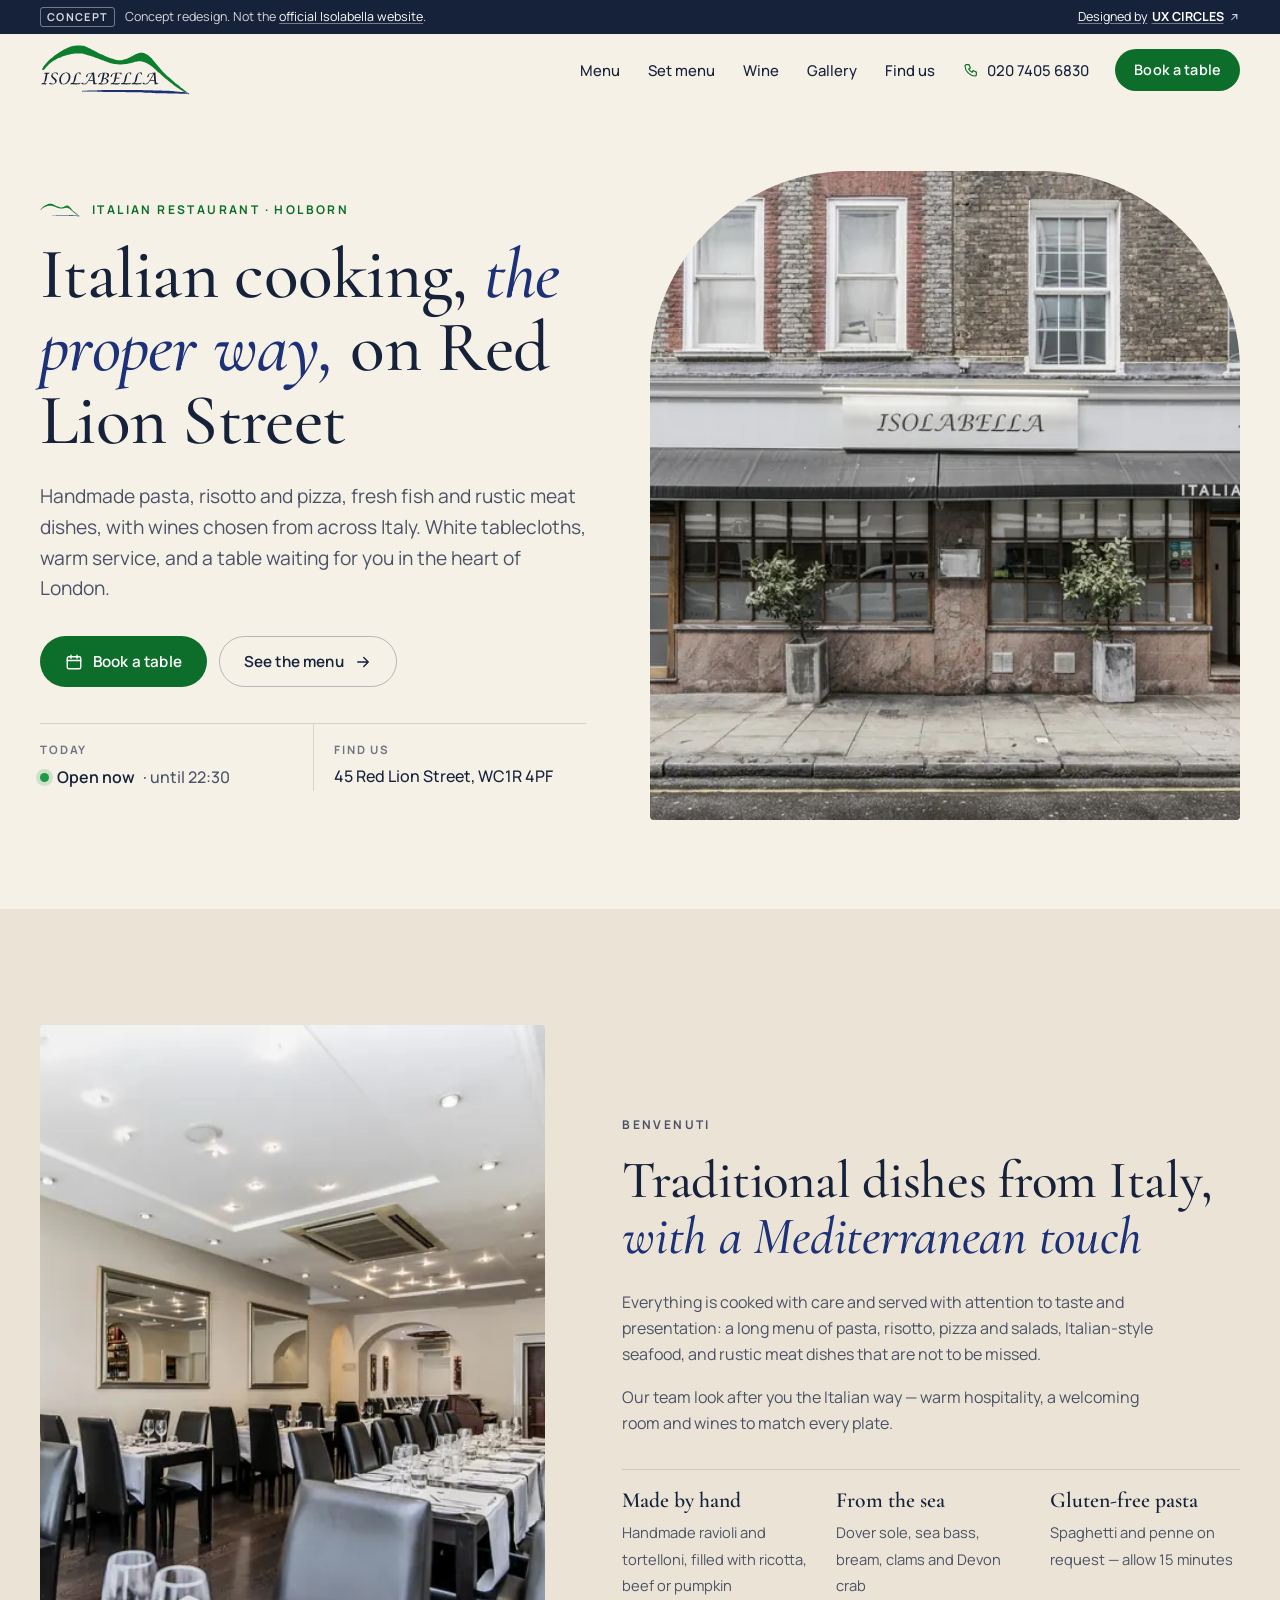
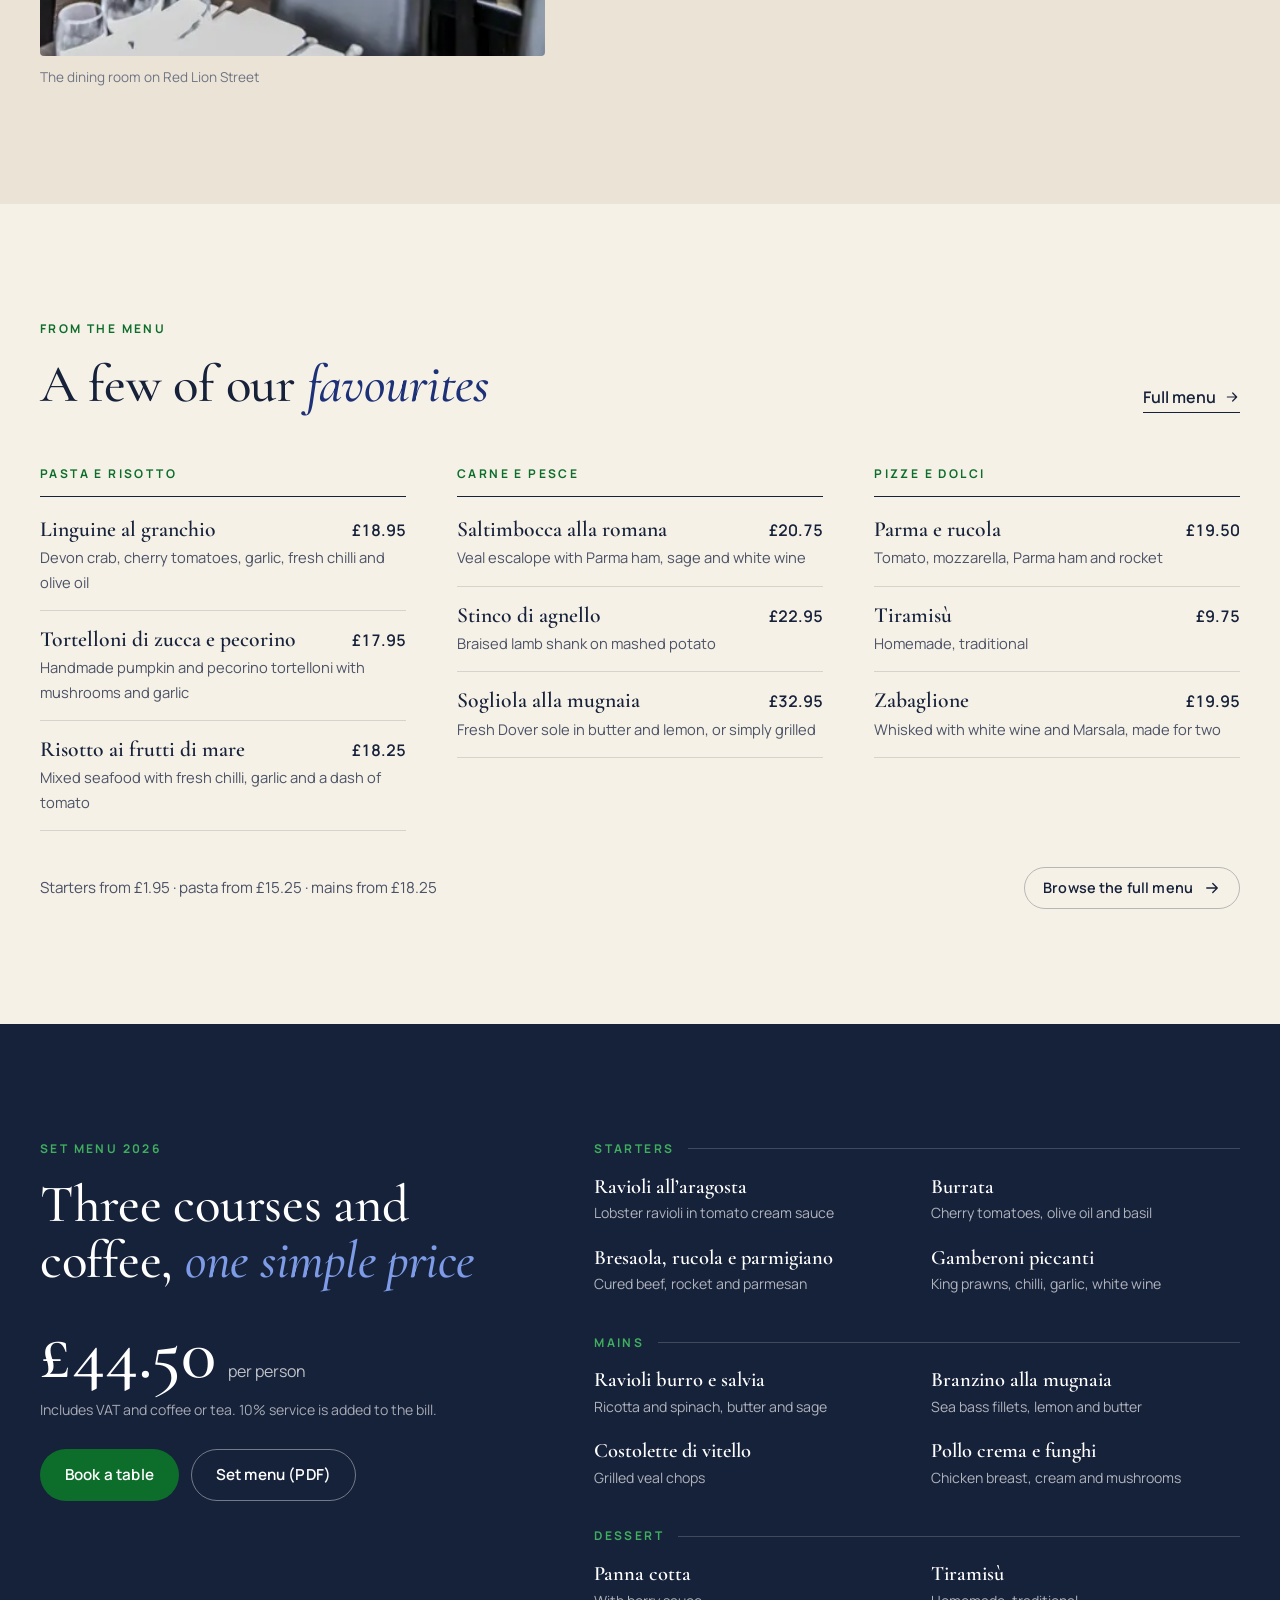
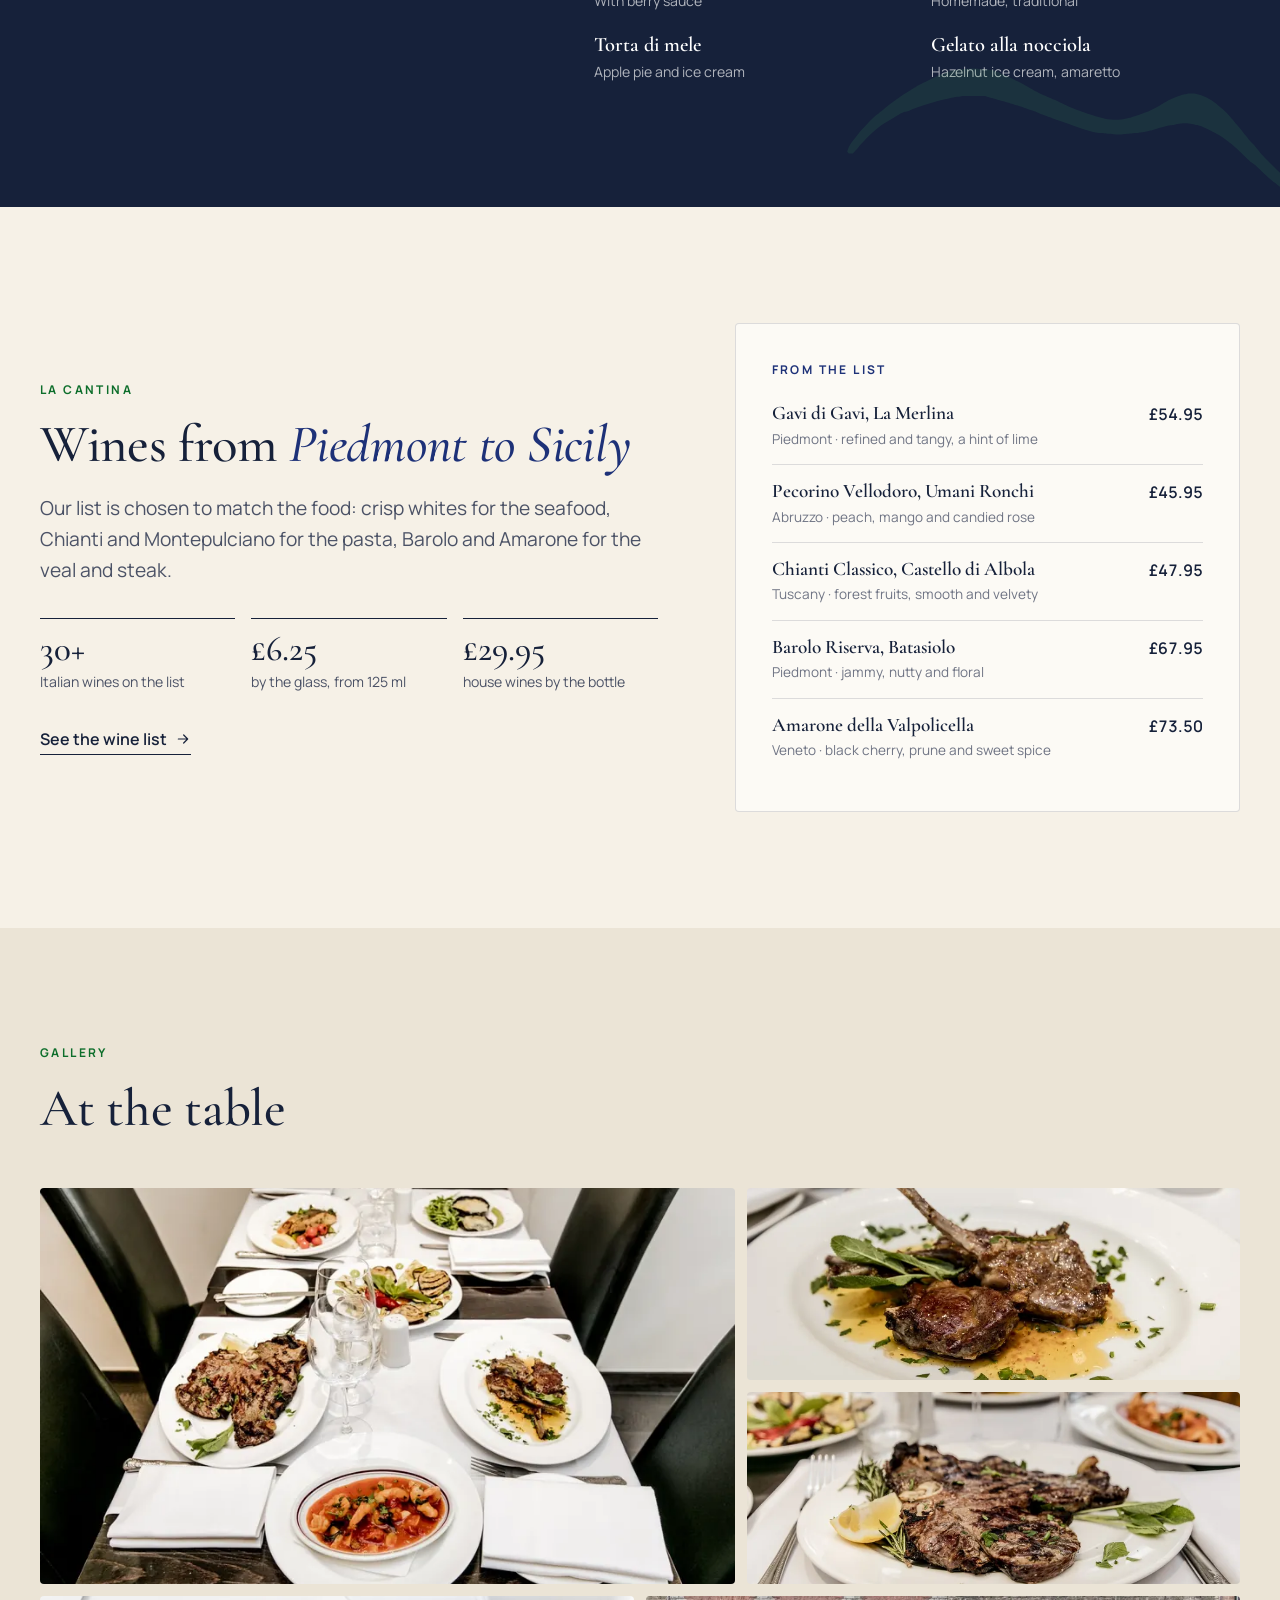
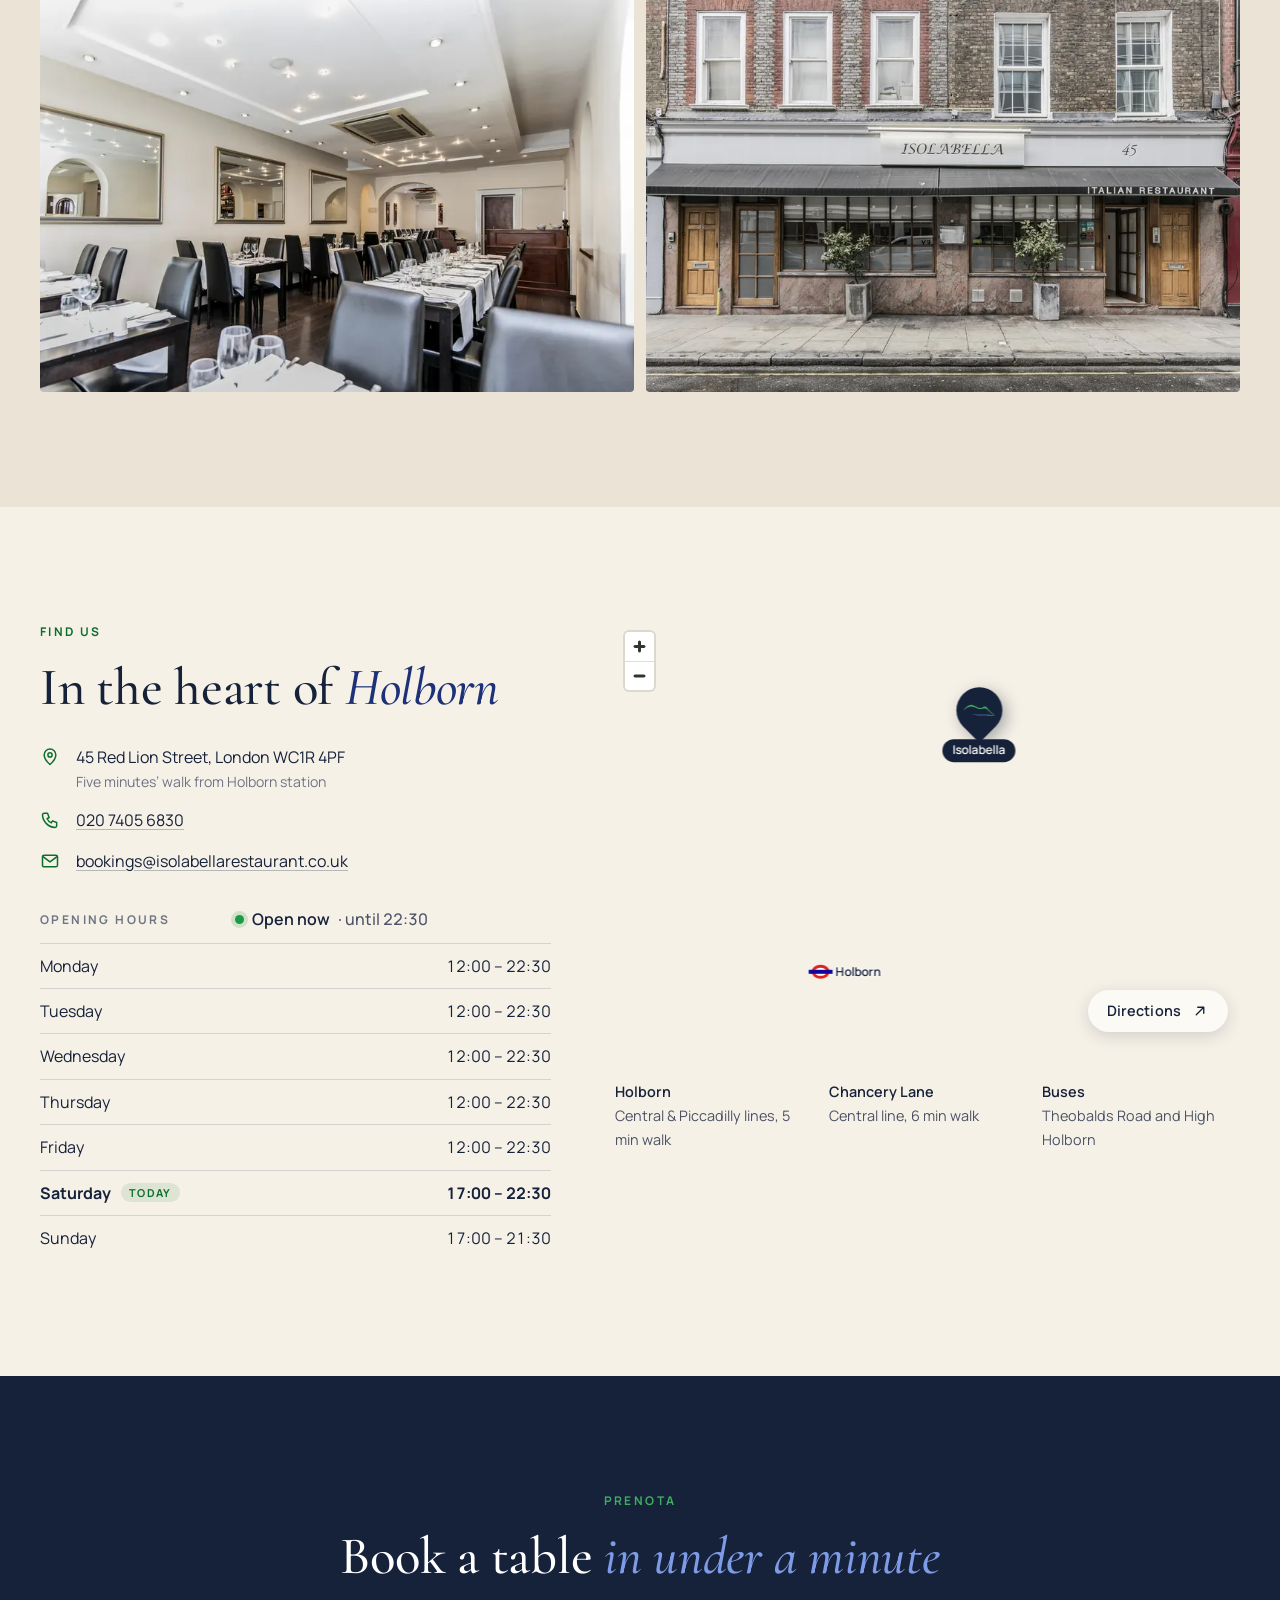
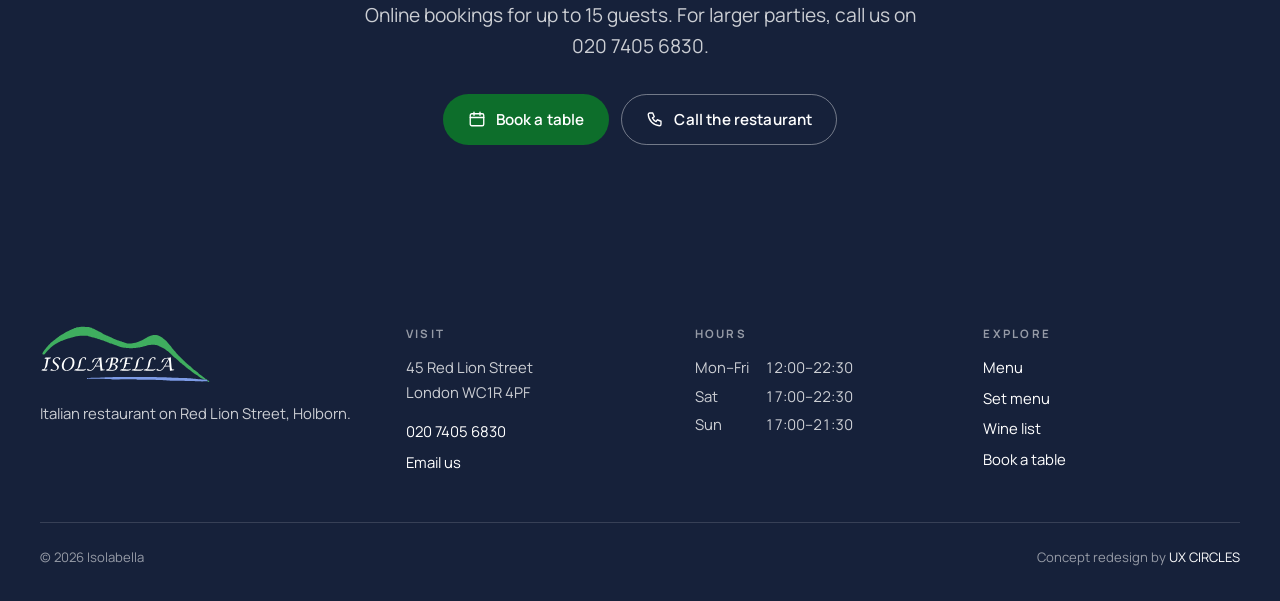
==== index.html @ ec87f548 "Redesign Isolabella's website as a static concept site Home, full HTML menu (à la carte, set menu, w" ====
<!doctype html>
<html lang="en-GB" class="no-js">
<head>
  <meta charset="utf-8">
  <meta name="viewport" content="width=device-width, initial-scale=1">
  <title>Isolabella · Italian restaurant in Holborn, London</title>
  <meta name="description" content="Traditional Italian cooking on Red Lion Street, Holborn. Handmade pasta, risotto, pizza, fresh fish and veal, a three-course set menu at £44.50, and wines from across Italy. Book a table online.">
  <meta name="robots" content="noindex, nofollow">
  <meta name="theme-color" content="#f6f1e7">
  <link rel="canonical" href="https://uxcircles.github.io/Isolabella/">
  <link rel="icon" href="favicon.svg" type="image/svg+xml">
  <link rel="apple-touch-icon" href="apple-touch-icon.png">

  <meta property="og:type" content="restaurant">
  <meta property="og:site_name" content="Isolabella">
  <meta property="og:title" content="Isolabella · Italian restaurant in Holborn">
  <meta property="og:description" content="Handmade pasta, fresh fish, veal and Italian wines on Red Lion Street, WC1.">
  <meta property="og:url" content="https://uxcircles.github.io/Isolabella/">
  <meta property="og:image" content="https://uxcircles.github.io/Isolabella/assets/img/og.jpg">
  <meta property="og:image:width" content="1200">
  <meta property="og:image:height" content="630">
  <meta name="twitter:card" content="summary_large_image">

  <link rel="preconnect" href="https://fonts.googleapis.com">
  <link rel="preconnect" href="https://fonts.gstatic.com" crossorigin>
  <link href="https://fonts.googleapis.com/css2?family=Cormorant+Garamond:ital,wght@0,500;0,600;1,500;1,600&family=Manrope:wght@400;500;600;700&display=swap" rel="stylesheet">
  <link rel="preload" as="image" href="assets/img/facade-800.webp" imagesrcset="assets/img/facade-800.webp 800w, assets/img/facade-1600.webp 1600w" imagesizes="(max-width: 900px) 92vw, 620px" fetchpriority="high">
  <link rel="stylesheet" href="styles.css?v=1">

  <script type="application/ld+json">
  {
    "@context": "https://schema.org",
    "@type": "Restaurant",
    "name": "Isolabella",
    "servesCuisine": ["Italian", "Mediterranean"],
    "address": {
      "@type": "PostalAddress",
      "streetAddress": "45 Red Lion Street",
      "addressLocality": "London",
      "postalCode": "WC1R 4PF",
      "addressCountry": "GB"
    },
    "geo": { "@type": "GeoCoordinates", "latitude": 51.51987, "longitude": -0.11749 },
    "telephone": "+442074056830",
    "email": "bookings@isolabellarestaurant.co.uk",
    "url": "https://uxcircles.github.io/Isolabella/",
    "image": "https://uxcircles.github.io/Isolabella/assets/img/og.jpg",
    "menu": "https://uxcircles.github.io/Isolabella/menu.html",
    "acceptsReservations": true,
    "priceRange": "££",
    "openingHoursSpecification": [
      { "@type": "OpeningHoursSpecification", "dayOfWeek": ["Monday", "Tuesday", "Wednesday", "Thursday", "Friday"], "opens": "12:00", "closes": "22:30" },
      { "@type": "OpeningHoursSpecification", "dayOfWeek": "Saturday", "opens": "17:00", "closes": "22:30" },
      { "@type": "OpeningHoursSpecification", "dayOfWeek": "Sunday", "opens": "17:00", "closes": "21:30" }
    ]
  }
  </script>
</head>
<body>
  <svg aria-hidden="true" focusable="false" style="position:absolute;width:0;height:0;overflow:hidden">
    <symbol id="i-phone" viewBox="0 0 24 24"><path d="M5 4h4l2 5-2.5 1.5a11 11 0 0 0 5 5L15 13l5 2v4a2 2 0 0 1-2 2A16 16 0 0 1 3 6a2 2 0 0 1 2-2"/></symbol>
    <symbol id="i-arrow" viewBox="0 0 24 24"><path d="M5 12h14M13 6l6 6-6 6"/></symbol>
    <symbol id="i-left" viewBox="0 0 24 24"><path d="M19 12H5M11 6l-6 6 6 6"/></symbol>
    <symbol id="i-ext" viewBox="0 0 24 24"><path d="M7 17 17 7M9 7h8v8"/></symbol>
    <symbol id="i-close" viewBox="0 0 24 24"><path d="M6 6l12 12M18 6 6 18"/></symbol>
    <symbol id="i-pin" viewBox="0 0 24 24"><path d="M12 21s-7-6.2-7-11.5A7 7 0 0 1 19 9.5C19 14.8 12 21 12 21z"/><circle cx="12" cy="9.5" r="2.5"/></symbol>
    <symbol id="i-mail" viewBox="0 0 24 24"><rect x="3" y="5" width="18" height="14" rx="2"/><path d="m4 7 8 6 8-6"/></symbol>
    <symbol id="i-cal" viewBox="0 0 24 24"><rect x="3" y="5" width="18" height="16" rx="2"/><path d="M3 10h18M8 3v4M16 3v4"/></symbol>
  </svg>
  <a class="skip" href="#main">Skip to content</a>

  <header class="site-header" data-header>
    <div class="concept-bar" role="note">
      <div class="wrap concept-inner">
        <p><span class="concept-tag">Concept</span><span class="concept-long">Concept redesign. Not the <a href="http://www.isolabellarestaurant.co.uk/" target="_blank" rel="noopener">official Isolabella website</a>.</span><span class="concept-short">Concept redesign</span></p>
        <a href="https://ux-circles.com/web" target="_blank" rel="noopener">Designed by <strong>UX CIRCLES</strong> <svg class="icon" aria-hidden="true"><use href="#i-ext"/></svg></a>
      </div>
    </div>
    <div class="header-bar">
      <div class="wrap header-inner">
        <a class="brand" href="./" aria-label="Isolabella home"><img src="assets/img/logo.svg" alt="Isolabella" width="150" height="54"></a>
        <nav class="nav" id="nav" data-nav aria-label="Main">
          <a href="menu.html">Menu</a>
          <a href="menu.html#set-menu">Set menu</a>
          <a href="menu.html#wine">Wine</a>
          <a href="#gallery">Gallery</a>
          <a href="#visit">Find us</a>
          <a class="nav-tel" href="tel:+442074056830"><svg class="icon" aria-hidden="true"><use href="#i-phone"/></svg>020 7405 6830</a>
          <a class="btn btn-primary btn-sm" href="book.html">Book a table</a>
        </nav>
        <div class="header-actions">
          <a class="btn btn-primary btn-sm" href="book.html">Book</a>
          <button class="burger" type="button" aria-controls="nav" aria-expanded="false" aria-label="Open menu" data-burger><span></span></button>
        </div>
      </div>
    </div>
  </header>

  <main id="main">
    <!-- Hero -->
    <section class="hero">
      <div class="wrap hero-grid">
        <div class="hero-copy">
          <p class="eyebrow"><img src="assets/img/ridge.svg" alt="" width="40" height="14">Italian restaurant · Holborn</p>
          <h1 class="display">Italian cooking, <em>the proper way,</em> on Red Lion Street</h1>
          <p class="lede">Handmade pasta, risotto and pizza, fresh fish and rustic meat dishes, with wines chosen from across Italy. White tablecloths, warm service, and a table waiting for you in the heart of London.</p>
          <div class="hero-cta">
            <a class="btn btn-primary" href="book.html"><svg class="icon" aria-hidden="true"><use href="#i-cal"/></svg>Book a table</a>
            <a class="btn btn-ghost" href="menu.html">See the menu <svg class="icon" aria-hidden="true"><use href="#i-arrow"/></svg></a>
          </div>
          <dl class="hero-facts">
            <div>
              <dt>Today</dt>
              <dd><span class="status" data-status>Mon–Fri 12:00–22:30</span></dd>
            </div>
            <div>
              <dt>Find us</dt>
              <dd><a href="#visit">45 Red Lion Street, WC1R 4PF</a></dd>
            </div>
          </dl>
        </div>
        <div class="hero-media">
          <div class="frame">
            <img src="assets/img/facade-800.webp" srcset="assets/img/facade-800.webp 800w, assets/img/facade-1600.webp 1600w" sizes="(max-width: 900px) 92vw, 620px" alt="Isolabella's shopfront at 45 Red Lion Street, with its grey awning reading Italian Restaurant" width="800" height="533" fetchpriority="high">
          </div>
        </div>
      </div>
    </section>

    <!-- Welcome -->
    <section class="section band" id="about">
      <div class="wrap welcome-grid">
        <figure class="welcome-media reveal">
          <img src="assets/img/dining-room-800.webp" srcset="assets/img/dining-room-800.webp 800w, assets/img/dining-room-1600.webp 1600w" sizes="(max-width: 860px) 92vw, 520px" alt="The dining room: white-clothed tables, dark leather chairs and arched mirrors along the walls" width="800" height="533" loading="lazy">
          <figcaption>The dining room on Red Lion Street</figcaption>
        </figure>
        <div class="welcome-copy reveal">
          <p class="eyebrow">Benvenuti</p>
          <h2 class="h2">Traditional dishes from Italy, <em>with a Mediterranean touch</em></h2>
          <p>Everything is cooked with care and served with attention to taste and presentation: a long menu of pasta, risotto, pizza and salads, Italian-style seafood, and rustic meat dishes that are not to be missed.</p>
          <p>Our team look after you the Italian way — warm hospitality, a welcoming room and wines to match every plate.</p>
          <ul class="pillars">
            <li><strong>Made by hand</strong><span>Handmade ravioli and tortelloni, filled with ricotta, beef or pumpkin</span></li>
            <li><strong>From the sea</strong><span>Dover sole, sea bass, bream, clams and Devon crab</span></li>
            <li><strong>Gluten-free pasta</strong><span>Spaghetti and penne on request — allow 15 minutes</span></li>
          </ul>
        </div>
      </div>
    </section>

    <!-- From the menu -->
    <section class="section" id="menu">
      <div class="wrap">
        <div class="section-head">
          <div>
            <p class="eyebrow">From the menu</p>
            <h2 class="h2">A few of our <em>favourites</em></h2>
          </div>
          <a class="link-arrow" href="menu.html">Full menu <svg class="icon" aria-hidden="true"><use href="#i-arrow"/></svg></a>
        </div>
        <div class="picks">
          <div class="pick-col reveal">
            <h3>Pasta e risotto</h3>
            <div class="pick"><span class="pick-name">Linguine al granchio</span><span class="pick-price">£18.95</span><span class="pick-desc">Devon crab, cherry tomatoes, garlic, fresh chilli and olive oil</span></div>
            <div class="pick"><span class="pick-name">Tortelloni di zucca e pecorino</span><span class="pick-price">£17.95</span><span class="pick-desc">Handmade pumpkin and pecorino tortelloni with mushrooms and garlic</span></div>
            <div class="pick"><span class="pick-name">Risotto ai frutti di mare</span><span class="pick-price">£18.25</span><span class="pick-desc">Mixed seafood with fresh chilli, garlic and a dash of tomato</span></div>
          </div>
          <div class="pick-col reveal">
            <h3>Carne e pesce</h3>
            <div class="pick"><span class="pick-name">Saltimbocca alla romana</span><span class="pick-price">£20.75</span><span class="pick-desc">Veal escalope with Parma ham, sage and white wine</span></div>
            <div class="pick"><span class="pick-name">Stinco di agnello</span><span class="pick-price">£22.95</span><span class="pick-desc">Braised lamb shank on mashed potato</span></div>
            <div class="pick"><span class="pick-name">Sogliola alla mugnaia</span><span class="pick-price">£32.95</span><span class="pick-desc">Fresh Dover sole in butter and lemon, or simply grilled</span></div>
          </div>
          <div class="pick-col reveal">
            <h3>Pizze e dolci</h3>
            <div class="pick"><span class="pick-name">Parma e rucola</span><span class="pick-price">£19.50</span><span class="pick-desc">Tomato, mozzarella, Parma ham and rocket</span></div>
            <div class="pick"><span class="pick-name">Tiramisù</span><span class="pick-price">£9.75</span><span class="pick-desc">Homemade, traditional</span></div>
            <div class="pick"><span class="pick-name">Zabaglione</span><span class="pick-price">£19.95</span><span class="pick-desc">Whisked with white wine and Marsala, made for two</span></div>
          </div>
        </div>
        <div class="picks-foot">
          <p>Starters from £1.95 · pasta from £15.25 · mains from £18.25</p>
          <a class="btn btn-ghost btn-sm" href="menu.html">Browse the full menu <svg class="icon" aria-hidden="true"><use href="#i-arrow"/></svg></a>
        </div>
      </div>
    </section>

    <!-- Set menu -->
    <section class="section dark setmenu" id="set-menu">
      <img class="setmenu-ridge" src="assets/img/ridge-light.svg" alt="" width="520" height="187" loading="lazy">
      <div class="wrap setmenu-grid">
        <div class="reveal">
          <p class="eyebrow">Set menu 2026</p>
          <h2 class="h2">Three courses and coffee, <em>one simple price</em></h2>
          <div class="price-tag"><strong>£44.50</strong><span>per person</span></div>
          <p class="fine">Includes VAT and coffee or tea. 10% service is added to the bill.</p>
          <div class="hero-cta">
            <a class="btn btn-primary" href="book.html">Book a table</a>
            <a class="btn btn-ghost" href="files/2026-set-menu.pdf">Set menu (PDF)</a>
          </div>
        </div>
        <div class="courses reveal">
          <div class="course">
            <h3>Starters</h3>
            <ul>
              <li><b>Ravioli all’aragosta</b><span>Lobster ravioli in tomato cream sauce</span></li>
              <li><b>Burrata</b><span>Cherry tomatoes, olive oil and basil</span></li>
              <li><b>Bresaola, rucola e parmigiano</b><span>Cured beef, rocket and parmesan</span></li>
              <li><b>Gamberoni piccanti</b><span>King prawns, chilli, garlic, white wine</span></li>
            </ul>
          </div>
          <div class="course">
            <h3>Mains</h3>
            <ul>
              <li><b>Ravioli burro e salvia</b><span>Ricotta and spinach, butter and sage</span></li>
              <li><b>Branzino alla mugnaia</b><span>Sea bass fillets, lemon and butter</span></li>
              <li><b>Costolette di vitello</b><span>Grilled veal chops</span></li>
              <li><b>Pollo crema e funghi</b><span>Chicken breast, cream and mushrooms</span></li>
            </ul>
          </div>
          <div class="course">
            <h3>Dessert</h3>
            <ul>
              <li><b>Panna cotta</b><span>With berry sauce</span></li>
              <li><b>Tiramisù</b><span>Homemade, traditional</span></li>
              <li><b>Torta di mele</b><span>Apple pie and ice cream</span></li>
              <li><b>Gelato alla nocciola</b><span>Hazelnut ice cream, amaretto</span></li>
            </ul>
          </div>
        </div>
      </div>
    </section>

    <!-- Wine -->
    <section class="section" id="wine">
      <div class="wrap wine-grid">
        <div class="reveal">
          <p class="eyebrow">La cantina</p>
          <h2 class="h2">Wines from <em>Piedmont to Sicily</em></h2>
          <p class="lede">Our list is chosen to match the food: crisp whites for the seafood, Chianti and Montepulciano for the pasta, Barolo and Amarone for the veal and steak.</p>
          <ul class="wine-stats">
            <li><strong>30+</strong><span>Italian wines on the list</span></li>
            <li><strong>£6.25</strong><span>by the glass, from 125 ml</span></li>
            <li><strong>£29.95</strong><span>house wines by the bottle</span></li>
          </ul>
          <a class="link-arrow" href="menu.html#wine">See the wine list <svg class="icon" aria-hidden="true"><use href="#i-arrow"/></svg></a>
        </div>
        <div class="cellar reveal">
          <h3>From the list</h3>
          <ul>
            <li><b>Gavi di Gavi, La Merlina</b><span class="p">£54.95</span><small>Piedmont · refined and tangy, a hint of lime</small></li>
            <li><b>Pecorino Vellodoro, Umani Ronchi</b><span class="p">£45.95</span><small>Abruzzo · peach, mango and candied rose</small></li>
            <li><b>Chianti Classico, Castello di Albola</b><span class="p">£47.95</span><small>Tuscany · forest fruits, smooth and velvety</small></li>
            <li><b>Barolo Riserva, Batasiolo</b><span class="p">£67.95</span><small>Piedmont · jammy, nutty and floral</small></li>
            <li><b>Amarone della Valpolicella</b><span class="p">£73.50</span><small>Veneto · black cherry, prune and sweet spice</small></li>
          </ul>
        </div>
      </div>
    </section>

    <!-- Gallery -->
    <section class="section band" id="gallery">
      <div class="wrap">
        <div class="section-head">
          <div>
            <p class="eyebrow">Gallery</p>
            <h2 class="h2">At the table</h2>
          </div>
        </div>
        <div class="gallery" data-gallery>
          <button class="g1" type="button" data-full="assets/img/table-for-two-1600.webp"><img src="assets/img/table-for-two-800.webp" alt="A table for two laid with grilled meats, vegetables and a seafood stew" width="800" height="533" loading="lazy"></button>
          <button class="g2" type="button" data-full="assets/img/lamb-cutlets-1600.webp"><img src="assets/img/lamb-cutlets-800.webp" alt="Grilled lamb cutlets with sage and a herb butter sauce" width="800" height="533" loading="lazy"></button>
          <button class="g3" type="button" data-full="assets/img/grilled-steak-1600.webp"><img src="assets/img/grilled-steak-800.webp" alt="A chargrilled steak with rosemary, sage and lemon" width="800" height="533" loading="lazy"></button>
          <button class="g4" type="button" data-full="assets/img/dining-room-1600.webp"><img src="assets/img/dining-room-800.webp" alt="The dining room laid for service, with arched mirrors and white tablecloths" width="800" height="533" loading="lazy"></button>
          <button class="g5" type="button" data-full="assets/img/facade-1600.webp"><img src="assets/img/facade-800.webp" alt="The Isolabella shopfront on Red Lion Street" width="800" height="533" loading="lazy"></button>
        </div>
      </div>
      <dialog class="lightbox" data-lightbox aria-label="Photo viewer">
        <figure><img data-lb-img src="" alt=""><figcaption data-lb-cap></figcaption></figure>
        <button class="lb-btn lb-close" type="button" data-lb-close aria-label="Close"><svg class="icon" aria-hidden="true"><use href="#i-close"/></svg></button>
        <button class="lb-btn lb-prev" type="button" data-lb-prev aria-label="Previous photo"><svg class="icon" aria-hidden="true"><use href="#i-left"/></svg></button>
        <button class="lb-btn lb-next" type="button" data-lb-next aria-label="Next photo"><svg class="icon" aria-hidden="true"><use href="#i-arrow"/></svg></button>
      </dialog>
    </section>

    <!-- Visit -->
    <section class="section" id="visit">
      <div class="wrap visit-grid">
        <div class="visit-info">
          <p class="eyebrow">Find us</p>
          <h2 class="h2">In the heart of <em>Holborn</em></h2>
          <ul class="contact-list">
            <li><svg class="icon" aria-hidden="true"><use href="#i-pin"/></svg><span>45 Red Lion Street, London WC1R 4PF<small>Five minutes’ walk from Holborn station</small></span></li>
            <li><svg class="icon" aria-hidden="true"><use href="#i-phone"/></svg><a href="tel:+442074056830">020 7405 6830</a></li>
            <li><svg class="icon" aria-hidden="true"><use href="#i-mail"/></svg><a href="mailto:bookings@isolabellarestaurant.co.uk">bookings@isolabellarestaurant.co.uk</a></li>
          </ul>
          <table class="hours" data-hours>
            <caption><b>Opening hours</b> <span class="status" data-status></span></caption>
            <tbody>
              <tr data-day="1" data-open="12:00" data-close="22:30"><th scope="row">Monday</th><td>12:00 – 22:30</td></tr>
              <tr data-day="2" data-open="12:00" data-close="22:30"><th scope="row">Tuesday</th><td>12:00 – 22:30</td></tr>
              <tr data-day="3" data-open="12:00" data-close="22:30"><th scope="row">Wednesday</th><td>12:00 – 22:30</td></tr>
              <tr data-day="4" data-open="12:00" data-close="22:30"><th scope="row">Thursday</th><td>12:00 – 22:30</td></tr>
              <tr data-day="5" data-open="12:00" data-close="22:30"><th scope="row">Friday</th><td>12:00 – 22:30</td></tr>
              <tr data-day="6" data-open="17:00" data-close="22:30"><th scope="row">Saturday</th><td>17:00 – 22:30</td></tr>
              <tr data-day="0" data-open="17:00" data-close="21:30"><th scope="row">Sunday</th><td>17:00 – 21:30</td></tr>
            </tbody>
          </table>
        </div>
        <div>
          <div class="map-wrap">
            <div class="map" data-map data-lib="assets/vendor/maplibre/" data-src="assets/map.js"
                 data-lat="51.51987" data-lng="-0.11749"
                 data-station="Holborn" data-station-lat="51.51740" data-station-lng="-0.12000"
                 role="region" aria-label="Map showing Isolabella on Red Lion Street, near Holborn station"></div>
            <div class="map-fallback"><p>45 Red Lion Street, London WC1R 4PF</p></div>
            <div class="map-actions">
              <a class="btn btn-ghost btn-sm" href="https://www.google.com/maps/dir/?api=1&amp;destination=Isolabella%2C%2045%20Red%20Lion%20Street%2C%20London%20WC1R%204PF" target="_blank" rel="noopener">Directions <svg class="icon" aria-hidden="true"><use href="#i-ext"/></svg></a>
            </div>
          </div>
          <ul class="getting-here">
            <li><b>Holborn</b>Central &amp; Piccadilly lines, 5 min walk</li>
            <li><b>Chancery Lane</b>Central line, 6 min walk</li>
            <li><b>Buses</b>Theobalds Road and High Holborn</li>
          </ul>
        </div>
      </div>
    </section>

    <!-- CTA -->
    <section class="section dark cta-band">
      <div class="wrap">
        <p class="eyebrow" style="justify-content:center">Prenota</p>
        <h2 class="h2">Book a table <em>in under a minute</em></h2>
        <p class="lede">Online bookings for up to 15 guests. For larger parties, call us on <span class="nowrap">020 7405 6830</span>.</p>
        <div class="hero-cta">
          <a class="btn btn-primary" href="book.html"><svg class="icon" aria-hidden="true"><use href="#i-cal"/></svg>Book a table</a>
          <a class="btn btn-ghost" href="tel:+442074056830"><svg class="icon" aria-hidden="true"><use href="#i-phone"/></svg>Call the restaurant</a>
        </div>
      </div>
    </section>
  </main>

  <footer class="site-footer">
    <div class="wrap">
      <div class="footer-grid">
        <div>
          <img src="assets/img/logo-light.svg" alt="Isolabella" width="170" height="61" loading="lazy">
          <p>Italian restaurant on Red Lion Street, Holborn.</p>
        </div>
        <div>
          <h2>Visit</h2>
          <p>45 Red Lion Street<br>London WC1R 4PF</p>
          <ul><li><a href="tel:+442074056830">020 7405 6830</a></li><li><a href="mailto:bookings@isolabellarestaurant.co.uk">Email us</a></li></ul>
        </div>
        <div>
          <h2>Hours</h2>
          <dl class="footer-hours"><dt>Mon–Fri</dt><dd>12:00–22:30</dd><dt>Sat</dt><dd>17:00–22:30</dd><dt>Sun</dt><dd>17:00–21:30</dd></dl>
        </div>
        <div>
          <h2>Explore</h2>
          <ul><li><a href="menu.html">Menu</a></li><li><a href="menu.html#set-menu">Set menu</a></li><li><a href="menu.html#wine">Wine list</a></li><li><a href="book.html">Book a table</a></li></ul>
        </div>
      </div>
      <div class="footer-base">
        <p>© <span data-year>2026</span> Isolabella</p>
        <p>Concept redesign by <a href="https://ux-circles.com/web" target="_blank" rel="noopener">UX CIRCLES</a></p>
      </div>
    </div>
  </footer>

  <div class="mobile-bar" data-mobile-bar>
    <a class="btn btn-ghost" href="tel:+442074056830"><svg class="icon" aria-hidden="true"><use href="#i-phone"/></svg>Call</a>
    <a class="btn btn-primary" href="book.html"><svg class="icon" aria-hidden="true"><use href="#i-cal"/></svg>Book a table</a>
  </div>

  <script src="main.js?v=1" defer></script>
</body>
</html>
---- styles.css ----
/* Isolabella — concept redesign
   Colours come from the logo: the green hill, the blue lake line, and the white of the tablecloths. */
:root {
  --linen: #f6f1e7;      /* page */
  --paper: #fcfaf5;      /* cards, menu */
  --stone: #ebe4d6;      /* quiet bands */
  --ink: #16213a;        /* text, dark sections */
  --ink-2: #4b5266;      /* secondary text */
  --ink-3: #6f7484;      /* captions */
  --lake: #1d3178;       /* logo blue */
  --lake-soft: #7d9be6;  /* blue on dark */
  --hill: #0d6e2b;       /* logo green, darkened for white text */
  --hill-hover: #0a5a23;
  --hill-soft: #3fae5f;  /* green on dark */
  --line: rgba(22, 33, 58, 0.14);
  --line-strong: rgba(22, 33, 58, 0.28);

  --serif: "Cormorant Garamond", "Cormorant", Georgia, serif;
  --sans: "Manrope", system-ui, -apple-system, "Segoe UI", sans-serif;

  --wrap: 1200px;
  --gutter: clamp(16px, 4vw, 40px);
  --radius: 4px;
  --header-h: 72px;
}

*, *::before, *::after { box-sizing: border-box; }
html { -webkit-text-size-adjust: 100%; scroll-behavior: smooth; scroll-padding-top: calc(var(--header-h) + 24px); }
@media (prefers-reduced-motion: reduce) { html { scroll-behavior: auto; } }
body {
  margin: 0;
  background: var(--linen);
  color: var(--ink);
  font: 400 1rem/1.65 var(--sans);
  -webkit-font-smoothing: antialiased;
  text-rendering: optimizeLegibility;
}
body.is-locked { overflow: hidden; }
img { display: block; max-width: 100%; height: auto; }
a { color: inherit; }
p { margin: 0 0 1em; }
h1, h2, h3 { margin: 0; font-weight: 500; }
button { font: inherit; color: inherit; }
:focus-visible { outline: 2px solid var(--lake); outline-offset: 3px; }
.dark :focus-visible { outline-color: var(--lake-soft); }
[hidden] { display: none !important; }

.wrap { width: 100%; max-width: calc(var(--wrap) + var(--gutter) * 2); margin: 0 auto; padding: 0 var(--gutter); }
.icon { width: 1em; height: 1em; flex: none; fill: none; stroke: currentColor; stroke-width: 1.8; stroke-linecap: round; stroke-linejoin: round; }
.visually-hidden { position: absolute; width: 1px; height: 1px; overflow: hidden; clip: rect(0 0 0 0); white-space: nowrap; }
.skip { position: absolute; left: 16px; top: -60px; z-index: 100; background: var(--ink); color: #fff; padding: 10px 16px; border-radius: var(--radius); }
.skip:focus { top: 12px; }

/* ---------- Type ---------- */
.display {
  font-family: var(--serif);
  font-weight: 500;
  line-height: 1.02;
  letter-spacing: -0.01em;
  font-size: clamp(2.6rem, 5.6vw, 4.7rem);
}
.display em, .h2 em { font-style: italic; color: var(--lake); }
.dark .display em, .dark .h2 em { color: var(--lake-soft); }
.h2 { font-family: var(--serif); font-weight: 500; font-size: clamp(2.1rem, 4.2vw, 3.3rem); line-height: 1.06; letter-spacing: -0.005em; }
.h3 { font-family: var(--serif); font-weight: 600; font-size: 1.55rem; line-height: 1.15; }
.eyebrow {
  display: flex; align-items: center; gap: 12px;
  margin: 0 0 18px;
  font-size: 0.75rem; font-weight: 700; letter-spacing: 0.2em; text-transform: uppercase;
  color: var(--hill);
}
.dark .eyebrow { color: var(--hill-soft); }
.eyebrow img { width: 40px; height: auto; }
.lede { font-size: clamp(1.05rem, 1.5vw, 1.2rem); line-height: 1.6; color: var(--ink-2); max-width: 36em; }
.dark .lede { color: rgba(255, 255, 255, 0.78); }
.it { font-family: var(--serif); font-style: italic; font-size: 1.1em; }

/* ---------- Buttons ---------- */
.btn {
  display: inline-flex; align-items: center; justify-content: center; gap: 10px;
  min-height: 48px; padding: 12px 24px;
  border: 1px solid transparent; border-radius: 999px;
  font-size: 0.95rem; font-weight: 600; letter-spacing: 0.01em; text-decoration: none;
  cursor: pointer; transition: background-color .2s, color .2s, border-color .2s, transform .2s;
}
.btn .icon { width: 18px; height: 18px; }
.btn-primary { background: var(--hill); color: #fff; }
.btn-primary:hover { background: var(--hill-hover); }
.btn-ghost { border-color: var(--line-strong); color: var(--ink); background: transparent; }
.btn-ghost:hover { border-color: var(--ink); background: rgba(22, 33, 58, 0.04); }
.dark .btn-ghost { border-color: rgba(255, 255, 255, 0.4); color: #fff; }
.dark .btn-ghost:hover { border-color: #fff; background: rgba(255, 255, 255, 0.08); }
.btn-sm { min-height: 40px; padding: 8px 18px; font-size: 0.9rem; }
.link-arrow { display: inline-flex; align-items: center; gap: 8px; font-weight: 600; text-decoration: none; border-bottom: 1px solid currentColor; padding-bottom: 2px; }
.link-arrow .icon { transition: transform .2s; }
.link-arrow:hover .icon { transform: translateX(3px); }

/* ---------- Header ---------- */
.site-header { position: sticky; top: 0; z-index: 50; }
.concept-bar { background: var(--ink); color: rgba(255, 255, 255, 0.82); font-size: 0.78rem; }
.concept-inner { display: flex; align-items: center; justify-content: space-between; gap: 16px; min-height: 34px; }
.concept-inner p { margin: 0; display: flex; align-items: center; gap: 10px; white-space: nowrap; }
.concept-inner a { color: #fff; text-decoration-color: rgba(255, 255, 255, 0.4); text-underline-offset: 2px; display: inline-flex; align-items: center; gap: 4px; white-space: nowrap; }
.concept-tag { border: 1px solid rgba(255, 255, 255, 0.4); border-radius: 3px; padding: 0 6px; font-size: 0.68rem; font-weight: 700; letter-spacing: 0.12em; text-transform: uppercase; }
.concept-short { display: none; }
/* the blur sits on a pseudo-element: backdrop-filter on the bar itself would trap the fixed mobile nav inside it */
.header-bar { position: relative; z-index: 0; border-bottom: 1px solid transparent; transition: border-color .2s; }
.header-bar::before { content: ""; position: absolute; inset: 0; z-index: -1; background: rgba(246, 241, 231, 0.94); backdrop-filter: saturate(1.4) blur(10px); -webkit-backdrop-filter: saturate(1.4) blur(10px); }
.site-header.is-scrolled .header-bar { border-bottom-color: var(--line); }
.header-inner { display: flex; align-items: center; gap: 28px; height: var(--header-h); }
.brand { display: block; flex: none; }
.brand img { width: 150px; height: auto; }
.nav { display: flex; align-items: center; gap: 4px; margin-left: auto; }
.nav a:not(.btn) { padding: 8px 12px; border-radius: 999px; font-size: 0.93rem; font-weight: 500; text-decoration: none; color: var(--ink); transition: background-color .2s; }
.nav a:not(.btn):hover { background: rgba(22, 33, 58, 0.06); }
.nav a[aria-current="page"] { font-weight: 700; }
.nav-tel { display: inline-flex; align-items: center; gap: 8px; }
.nav-tel .icon { width: 16px; height: 16px; color: var(--hill); }
.nav .btn { margin-left: 10px; }
.header-actions { display: none; }
.burger { display: none; }

@media (max-width: 960px) {
  :root { --header-h: 64px; }
  .brand img { width: 128px; }
  .header-actions { display: flex; align-items: center; gap: 8px; margin-left: auto; }
  .burger {
    display: inline-grid; place-items: center; width: 44px; height: 44px;
    border: 1px solid var(--line-strong); border-radius: 50%; background: transparent; cursor: pointer;
  }
  .burger span, .burger span::before, .burger span::after { display: block; width: 18px; height: 1.6px; background: var(--ink); border-radius: 2px; transition: transform .25s, background-color .25s; }
  .burger span { position: relative; }
  .burger span::before, .burger span::after { content: ""; position: absolute; left: 0; }
  .burger span::before { top: -6px; }
  .burger span::after { top: 6px; }
  .burger[aria-expanded="true"] span { background: transparent; }
  .burger[aria-expanded="true"] span::before { transform: translateY(6px) rotate(45deg); }
  .burger[aria-expanded="true"] span::after { transform: translateY(-6px) rotate(-45deg); }

  .nav {
    position: fixed; inset: var(--nav-top, 98px) 0 0 0;
    flex-direction: column; align-items: stretch; gap: 0;
    padding: 12px var(--gutter) 32px; margin: 0;
    background: var(--linen); overflow-y: auto;
    visibility: hidden; opacity: 0; transform: translateY(-8px);
    transition: opacity .2s, transform .2s, visibility 0s .2s;
  }
  .nav.is-open { visibility: visible; opacity: 1; transform: none; transition: opacity .2s, transform .2s; }
  .nav a:not(.btn) { padding: 16px 0; border-radius: 0; border-bottom: 1px solid var(--line); font-family: var(--serif); font-size: 1.8rem; font-weight: 500; }
  .nav a:not(.btn):hover { background: none; }
  .nav-tel { font-family: var(--sans) !important; font-size: 1.05rem !important; }
  .nav .btn { margin: 24px 0 0; min-height: 52px; }
}
@media (max-width: 600px) {
  .concept-long { display: none; }
  .concept-short { display: inline; }
  .header-actions .btn { padding: 8px 14px; }
}

/* ---------- Hero ---------- */
.hero { padding: clamp(28px, 5vw, 64px) 0 clamp(48px, 7vw, 96px); }
.hero-grid { display: grid; grid-template-columns: minmax(0, 1fr) minmax(0, 1.08fr); gap: clamp(32px, 5vw, 72px); align-items: center; }
.hero h1 { margin-bottom: 24px; }
.hero .lede { margin-bottom: 32px; }
.hero-cta { display: flex; flex-wrap: wrap; gap: 12px; margin-bottom: 36px; }
.hero-facts { display: grid; grid-template-columns: repeat(2, minmax(0, 1fr)); gap: 0; border-top: 1px solid var(--line); margin: 0; }
.hero-facts > div { padding: 16px 16px 0 0; }
.hero-facts > div + div { padding-left: 20px; border-left: 1px solid var(--line); }
.hero-facts dt { font-size: 0.72rem; font-weight: 700; letter-spacing: 0.16em; text-transform: uppercase; color: var(--ink-3); margin-bottom: 4px; }
.hero-facts dd { margin: 0; font-weight: 500; }
.hero-facts a { text-decoration: none; }
.hero-facts a:hover { text-decoration: underline; }
.hero-media { position: relative; }
.hero-media .frame { position: relative; border-radius: 200px 200px var(--radius) var(--radius); overflow: hidden; aspect-ratio: 4 / 4.4; background: var(--stone); }
.hero-media .frame img { width: 100%; height: 100%; object-fit: cover; object-position: 50% 45%; }

/* open-now pill */
.status { display: inline-flex; align-items: center; gap: 8px; font-weight: 600; }
.status::before { content: ""; width: 9px; height: 9px; border-radius: 50%; background: var(--ink-3); flex: none; }
.status.is-open::before { background: #1d9a46; box-shadow: 0 0 0 4px rgba(29, 154, 70, 0.18); }
.status.is-soon::before { background: #c88a12; box-shadow: 0 0 0 4px rgba(200, 138, 18, 0.18); }
.status small { font-weight: 500; color: var(--ink-2); font-size: inherit; }

@media (max-width: 900px) {
  .hero-grid { grid-template-columns: 1fr; }
  .hero-media { order: -1; max-width: 520px; width: 100%; margin: 0 auto; }
  .hero-media .frame { aspect-ratio: 4 / 3.6; border-radius: 160px 160px var(--radius) var(--radius); }
  }
@media (max-width: 480px) {
  .hero-facts { grid-template-columns: 1fr; }
  .hero-facts > div + div { padding-left: 0; border-left: 0; border-top: 1px solid var(--line); margin-top: 16px; }
  .hero-cta .btn { flex: 1 1 100%; }
}

/* ---------- Sections ---------- */
.section { padding: clamp(64px, 9vw, 120px) 0; }
.section-head { display: flex; align-items: end; justify-content: space-between; gap: 24px; margin-bottom: clamp(32px, 4vw, 56px); }
.section-head .lede { margin: 16px 0 0; }
.dark { background: var(--ink); color: #fff; }
.band { background: var(--stone); }

/* welcome */
.welcome-grid { display: grid; grid-template-columns: minmax(0, 0.9fr) minmax(0, 1.1fr); gap: clamp(32px, 6vw, 96px); align-items: center; }
.welcome-media { position: relative; margin: 0; }
.welcome-media img { border-radius: var(--radius); width: 100%; aspect-ratio: 4 / 5; object-fit: cover; }
.welcome-media figcaption { margin-top: 10px; font-size: 0.85rem; color: var(--ink-3); }
.welcome-copy .h2 { margin-bottom: 24px; }
.welcome-copy p { color: var(--ink-2); max-width: 34em; }
.pillars { list-style: none; margin: 32px 0 0; padding: 0; display: grid; grid-template-columns: repeat(3, minmax(0, 1fr)); gap: 24px; border-top: 1px solid var(--line); }
.pillars li { padding-top: 18px; }
.pillars strong { display: block; font-family: var(--serif); font-size: 1.35rem; font-weight: 600; line-height: 1.2; margin-bottom: 6px; color: var(--ink); }
.pillars span { font-size: 0.92rem; color: var(--ink-2); }
@media (max-width: 860px) {
  .welcome-grid { grid-template-columns: 1fr; }
  .welcome-media img { aspect-ratio: 4 / 3; }
}
@media (max-width: 560px) { .pillars { grid-template-columns: 1fr; gap: 0; } }

/* from the menu */
.picks { display: grid; grid-template-columns: repeat(3, minmax(0, 1fr)); gap: 0 clamp(24px, 4vw, 56px); }
.pick-col h3 { font-size: 0.75rem; font-family: var(--sans); font-weight: 700; letter-spacing: 0.2em; text-transform: uppercase; color: var(--hill); padding-bottom: 12px; border-bottom: 1px solid var(--ink); margin-bottom: 4px; }
.pick { display: grid; grid-template-columns: 1fr auto; gap: 2px 16px; padding: 16px 0; border-bottom: 1px solid var(--line); }
.pick-name { font-family: var(--serif); font-size: 1.35rem; font-weight: 600; line-height: 1.2; }
.pick-price { font-variant-numeric: tabular-nums; font-weight: 600; }
.pick-desc { grid-column: 1 / -1; font-size: 0.92rem; color: var(--ink-2); }
.picks-foot { display: flex; flex-wrap: wrap; align-items: center; justify-content: space-between; gap: 16px; margin-top: 36px; color: var(--ink-2); font-size: 0.95rem; }
.picks-foot p { margin: 0; }
@media (max-width: 900px) { .picks { grid-template-columns: 1fr; } .pick-col + .pick-col { margin-top: 36px; } }

/* set menu */
.setmenu { position: relative; overflow: hidden; }
.setmenu-grid { display: grid; grid-template-columns: minmax(0, 0.85fr) minmax(0, 1.15fr); gap: clamp(32px, 6vw, 96px); align-items: start; }
.price-tag { display: flex; align-items: baseline; gap: 12px; margin: 28px 0 8px; }
.price-tag strong { font-family: var(--serif); font-weight: 500; font-size: clamp(3.4rem, 6vw, 4.6rem); line-height: 1; }
.price-tag span { color: rgba(255, 255, 255, 0.72); }
.setmenu .fine { font-size: 0.88rem; color: rgba(255, 255, 255, 0.62); margin-bottom: 28px; }
.courses { display: grid; gap: 28px; }
.course h3 { display: flex; align-items: center; gap: 14px; font-family: var(--sans); font-size: 0.75rem; font-weight: 700; letter-spacing: 0.2em; text-transform: uppercase; color: var(--hill-soft); margin-bottom: 8px; }
.course h3::after { content: ""; flex: 1; height: 1px; background: rgba(255, 255, 255, 0.18); }
.course ul { list-style: none; margin: 0; padding: 0; display: grid; grid-template-columns: repeat(2, minmax(0, 1fr)); gap: 4px 28px; }
.course li { padding: 8px 0; }
.course li b { display: block; font-family: var(--serif); font-size: 1.28rem; font-weight: 600; line-height: 1.2; }
.course li span { font-size: 0.88rem; color: rgba(255, 255, 255, 0.66); }
.setmenu-ridge { position: absolute; right: -80px; bottom: -40px; width: 520px; opacity: 0.12; pointer-events: none; }
@media (max-width: 900px) { .setmenu-grid { grid-template-columns: 1fr; } }
@media (max-width: 560px) { .course ul { grid-template-columns: 1fr; } }

/* wine */
.wine-grid { display: grid; grid-template-columns: minmax(0, 1.1fr) minmax(0, 0.9fr); gap: clamp(32px, 6vw, 96px); align-items: center; }
.wine-grid .h2 { margin-bottom: 20px; }
.wine-stats { display: grid; grid-template-columns: repeat(3, minmax(0, 1fr)); gap: 16px; margin: 32px 0; padding: 0; list-style: none; }
.wine-stats li { border-top: 1px solid var(--ink); padding-top: 12px; }
.wine-stats strong { display: block; font-family: var(--serif); font-size: 2.2rem; font-weight: 500; line-height: 1.05; }
.wine-stats span { font-size: 0.88rem; color: var(--ink-2); }
.cellar { background: var(--paper); border-radius: var(--radius); padding: clamp(24px, 3vw, 36px); border: 1px solid var(--line); }
.cellar h3 { font-size: 0.75rem; font-family: var(--sans); font-weight: 700; letter-spacing: 0.2em; text-transform: uppercase; color: var(--lake); margin-bottom: 8px; }
.cellar ul { list-style: none; margin: 0; padding: 0; }
.cellar li { display: grid; grid-template-columns: 1fr auto; gap: 0 16px; padding: 14px 0; border-bottom: 1px solid var(--line); }
.cellar li:last-child { border-bottom: 0; }
.cellar b { font-family: var(--serif); font-size: 1.2rem; font-weight: 600; line-height: 1.25; }
.cellar small { grid-column: 1; font-size: 0.85rem; color: var(--ink-3); }
.cellar .p { grid-row: 1; grid-column: 2; font-weight: 600; font-variant-numeric: tabular-nums; }
@media (max-width: 900px) { .wine-grid { grid-template-columns: 1fr; } }
@media (max-width: 480px) { .wine-stats { grid-template-columns: 1fr; } }

/* gallery */
.gallery { display: grid; grid-template-columns: repeat(12, minmax(0, 1fr)); grid-auto-rows: clamp(120px, 15vw, 210px); gap: 12px; }
.gallery button { padding: 0; border: 0; background: var(--stone); border-radius: var(--radius); overflow: hidden; cursor: zoom-in; position: relative; }
.gallery img { width: 100%; height: 100%; object-fit: cover; transition: transform .6s ease; }
.gallery button:hover img { transform: scale(1.035); }
.gallery .g1 { grid-column: span 7; grid-row: span 2; }
.gallery .g2 { grid-column: span 5; grid-row: span 1; }
.gallery .g3 { grid-column: span 5; grid-row: span 1; }
.gallery .g4 { grid-column: span 6; grid-row: span 2; }
.gallery .g5 { grid-column: span 6; grid-row: span 2; }
@media (max-width: 700px) {
  .gallery { grid-template-columns: repeat(2, minmax(0, 1fr)); grid-auto-rows: 42vw; gap: 8px; }
  .gallery .g1 { grid-column: span 2; grid-row: span 1; }
  .gallery .g2, .gallery .g3 { grid-column: span 1; }
  .gallery .g4, .gallery .g5 { grid-column: span 1; grid-row: span 1; }
}
.lightbox { border: 0; padding: 0; background: transparent; max-width: min(1200px, 94vw); max-height: 92vh; width: 100%; color: #fff; }
.lightbox::backdrop { background: rgba(10, 16, 30, 0.9); }
.lightbox figure { margin: 0; }
.lightbox img { max-height: 80vh; width: auto; margin: 0 auto; border-radius: var(--radius); }
.lightbox figcaption { text-align: center; margin-top: 12px; font-size: 0.9rem; color: rgba(255, 255, 255, 0.8); }
.lb-btn { position: fixed; display: grid; place-items: center; width: 48px; height: 48px; border-radius: 50%; border: 1px solid rgba(255, 255, 255, 0.35); background: rgba(10, 16, 30, 0.5); color: #fff; cursor: pointer; }
.lb-btn .icon { width: 22px; height: 22px; }
.lb-close { top: 16px; right: 16px; }
.lb-prev { left: 16px; top: 50%; transform: translateY(-50%); }
.lb-next { right: 16px; top: 50%; transform: translateY(-50%); }

/* visit */
.visit-grid { display: grid; grid-template-columns: minmax(0, 0.9fr) minmax(0, 1.1fr); gap: clamp(32px, 5vw, 72px); align-items: stretch; }
.visit-info .h2 { margin-bottom: 28px; }
.contact-list { list-style: none; margin: 0 0 32px; padding: 0; display: grid; gap: 14px; }
.contact-list li { display: grid; grid-template-columns: 22px 1fr; gap: 14px; align-items: start; }
.contact-list .icon { width: 20px; height: 20px; margin-top: 3px; color: var(--hill); }
.contact-list a { text-decoration-color: var(--line-strong); text-underline-offset: 3px; }
.contact-list a:hover { text-decoration-color: currentColor; }
.contact-list small { display: block; color: var(--ink-3); font-size: 0.88rem; }
.hours { width: 100%; border-collapse: collapse; font-variant-numeric: tabular-nums; }
.hours caption { text-align: left; padding-bottom: 10px; display: flex; flex-wrap: wrap; align-items: center; justify-content: space-between; gap: 8px; }
.hours caption b { font-size: 0.75rem; font-weight: 700; letter-spacing: 0.2em; text-transform: uppercase; color: var(--ink-3); }
.hours th, .hours td { padding: 9px 0; border-top: 1px solid var(--line); text-align: left; font-weight: 400; }
.hours td { text-align: right; }
.hours tr.is-today th, .hours tr.is-today td { font-weight: 700; }
.hours tr.is-today th::after { content: "Today"; margin-left: 10px; font-size: 0.68rem; letter-spacing: 0.12em; text-transform: uppercase; color: var(--hill); background: rgba(13, 110, 43, 0.1); padding: 2px 8px; border-radius: 99px; vertical-align: 2px; }
.map-wrap { position: relative; min-height: 440px; border-radius: var(--radius); overflow: hidden; background: #e9e6dd; }
.map, .map.maplibregl-map { position: absolute; inset: 0; }
.map-fallback { position: absolute; inset: 0; display: grid; place-items: center; padding: 24px; text-align: center; }
.map.is-ready + .map-fallback { display: none; }
.map-actions { position: absolute; right: 12px; bottom: 30px; z-index: 2; display: flex; gap: 8px; }
.map-actions .btn { background: var(--paper); box-shadow: 0 4px 16px rgba(22, 33, 58, 0.16); border-color: transparent; }
.getting-here { margin: 18px 0 0; padding: 0; list-style: none; display: grid; grid-template-columns: repeat(3, minmax(0, 1fr)); gap: 16px; font-size: 0.9rem; color: var(--ink-2); }
.getting-here b { display: block; color: var(--ink); font-weight: 600; }
@media (max-width: 900px) { .visit-grid { grid-template-columns: 1fr; } .map-wrap { min-height: 380px; } }
@media (max-width: 560px) { .getting-here { grid-template-columns: 1fr; gap: 10px; } }

/* map markers */
.map-pin { display: flex; flex-direction: column; align-items: center; }
.map-pin .pin { display: grid; place-items: center; width: 46px; height: 46px; border-radius: 50% 50% 50% 0; transform: rotate(-45deg); background: var(--ink); box-shadow: 0 6px 16px rgba(22, 33, 58, 0.35); }
.map-pin .pin img { width: 32px; transform: rotate(45deg); }
.map-pin .pin-label { margin-top: 6px; padding: 3px 10px; background: var(--ink); color: #fff; border-radius: 99px; font: 600 12px/1.4 var(--sans); white-space: nowrap; }
.map-station { display: flex; align-items: center; gap: 6px; font: 600 12px/1.2 var(--sans); color: var(--ink); text-shadow: 0 0 3px #fff, 0 0 3px #fff; }
.map-station .roundel { width: 18px; height: 14px; border-radius: 50%; border: 3.5px solid #dc241f; position: relative; background: #fff; }
.map-station .roundel::after { content: ""; position: absolute; left: -6px; right: -6px; top: 50%; height: 4px; margin-top: -2px; background: #10069f; }

/* CTA band */
.cta-band { text-align: center; }
.cta-band .h2 { max-width: 16em; margin: 0 auto 16px; }
.cta-band .lede { margin: 0 auto 32px; }
.cta-band .hero-cta { justify-content: center; margin: 0; }

/* ---------- Footer ---------- */
.site-footer { background: var(--ink); color: rgba(255, 255, 255, 0.78); padding: 64px 0 32px; font-size: 0.93rem; }
.footer-grid { display: grid; grid-template-columns: 1.3fr 1fr 1fr 1fr; gap: 32px; }
.footer-grid img { width: 170px; margin-bottom: 16px; }
.site-footer h2 { font-family: var(--sans); font-size: 0.72rem; font-weight: 700; letter-spacing: 0.2em; text-transform: uppercase; color: rgba(255, 255, 255, 0.55); margin-bottom: 12px; }
.site-footer ul { list-style: none; margin: 0; padding: 0; display: grid; gap: 6px; }
.site-footer a { color: #fff; text-decoration: none; }
.site-footer a:hover { text-decoration: underline; }
.footer-hours { display: grid; grid-template-columns: auto auto; justify-content: start; gap: 4px 16px; margin: 0; font-variant-numeric: tabular-nums; }
.footer-hours dd { margin: 0; }
.footer-base { display: flex; flex-wrap: wrap; justify-content: space-between; gap: 12px; margin-top: 48px; padding-top: 24px; border-top: 1px solid rgba(255, 255, 255, 0.14); font-size: 0.82rem; color: rgba(255, 255, 255, 0.55); }
.footer-base p { margin: 0; }
@media (max-width: 860px) { .footer-grid { grid-template-columns: 1fr 1fr; } }
@media (max-width: 520px) { .footer-grid { grid-template-columns: 1fr; } }

/* phone: always-there booking bar */
.mobile-bar { display: none; }
@media (max-width: 700px) {
  .mobile-bar {
    position: fixed; left: 0; right: 0; bottom: 0; z-index: 40;
    display: grid; grid-template-columns: 1fr 1.4fr; gap: 8px;
    padding: 10px 16px calc(10px + env(safe-area-inset-bottom));
    background: rgba(246, 241, 231, 0.96); backdrop-filter: blur(10px); -webkit-backdrop-filter: blur(10px);
    border-top: 1px solid var(--line);
    transform: translateY(110%); transition: transform .25s;
  }
  .mobile-bar.is-shown { transform: none; }
  .mobile-bar .btn { min-height: 46px; padding: 10px 12px; }
  body:has(.mobile-bar) .site-footer { padding-bottom: 96px; }
}

/* ---------- Page heads (menu, book) ---------- */
.page-head { padding: clamp(40px, 6vw, 80px) 0 clamp(24px, 3vw, 40px); }
.page-head .display { font-size: clamp(2.8rem, 6vw, 4.8rem); margin-bottom: 16px; }
.page-head .lede { margin: 0; }

/* ---------- Menu page ---------- */
.menu-tabs { display: flex; flex-wrap: wrap; gap: 8px; margin-top: 28px; }
.menu-tabs a { display: inline-flex; align-items: center; min-height: 44px; padding: 8px 18px; border: 1px solid var(--line-strong); border-radius: 999px; text-decoration: none; font-weight: 600; font-size: 0.93rem; }
.menu-tabs a:hover { border-color: var(--ink); }
.menu-layout { display: grid; grid-template-columns: 220px minmax(0, 1fr); gap: clamp(32px, 5vw, 72px); padding-bottom: 96px; align-items: start; }
.menu-index { position: sticky; top: calc(var(--header-h) + 58px); }
.menu-index p { font-size: 0.72rem; font-weight: 700; letter-spacing: 0.2em; text-transform: uppercase; color: var(--ink-3); margin: 18px 0 6px; }
.menu-index p:first-child { margin-top: 0; }
.menu-index ol { list-style: none; margin: 0; padding: 0; }
.menu-index a { display: block; padding: 5px 0 5px 14px; border-left: 2px solid var(--line); text-decoration: none; font-size: 0.93rem; color: var(--ink-2); }
.menu-index a:hover { color: var(--ink); }
.menu-index a.is-active { border-left-color: var(--hill); color: var(--ink); font-weight: 600; }
.search { position: relative; display: block; margin-bottom: 48px; }
.search input { width: 100%; min-height: 52px; padding: 12px 16px 12px 46px; border: 1px solid var(--line-strong); border-radius: 999px; background: var(--paper); font: inherit; color: var(--ink); }
.search input::placeholder { color: var(--ink-3); }
.search input:focus { outline: none; border-color: var(--lake); box-shadow: 0 0 0 3px rgba(29, 49, 120, 0.15); }
.search .icon { position: absolute; left: 18px; top: 50%; transform: translateY(-50%); width: 18px; height: 18px; color: var(--ink-3); }
.no-results { padding: 32px; text-align: center; background: var(--paper); border-radius: var(--radius); color: var(--ink-2); }
.menu-part { margin-bottom: 72px; }
.menu-part > .part-head { display: flex; align-items: end; justify-content: space-between; gap: 16px; padding-bottom: 20px; margin-bottom: 8px; border-bottom: 2px solid var(--ink); }
.menu-part > .part-head .h2 { font-size: clamp(2rem, 3.6vw, 2.8rem); }
.menu-part > .part-head p { margin: 0; color: var(--ink-2); font-size: 0.92rem; }
.menu-section { padding: 36px 0 8px; }
.section-title { display: flex; align-items: baseline; gap: 14px; flex-wrap: wrap; margin-bottom: 6px; }
.section-title h3 { font-family: var(--serif); font-size: 2rem; font-weight: 600; line-height: 1.1; }
.section-title span { font-size: 0.75rem; font-weight: 700; letter-spacing: 0.2em; text-transform: uppercase; color: var(--hill); }
.section-note { font-size: 0.9rem; color: var(--ink-2); background: rgba(13, 110, 43, 0.08); border-radius: var(--radius); padding: 10px 14px; margin: 12px 0 4px; }
.items { list-style: none; margin: 0; padding: 0; display: grid; grid-template-columns: repeat(2, minmax(0, 1fr)); gap: 0 40px; }
.item { display: grid; grid-template-columns: 1fr auto; gap: 2px 16px; padding: 14px 0; border-bottom: 1px solid var(--line); }
.item-name { font-family: var(--serif); font-size: 1.3rem; font-weight: 600; line-height: 1.2; }
.item-price { font-weight: 600; font-variant-numeric: tabular-nums; white-space: nowrap; }
.item-desc { grid-column: 1 / -1; font-size: 0.9rem; color: var(--ink-2); margin: 0; }
.item-meta { grid-column: 1 / -1; font-size: 0.8rem; color: var(--ink-3); }
.glass { grid-column: 1 / -1; display: flex; flex-wrap: wrap; gap: 4px 12px; margin-top: 4px; font-size: 0.8rem; color: var(--ink-2); font-variant-numeric: tabular-nums; }
.glass span { white-space: nowrap; }
.glass b { font-weight: 600; color: var(--ink); }
.items.wide { grid-template-columns: 1fr; }
.set-box { background: var(--ink); color: #fff; border-radius: var(--radius); padding: clamp(24px, 4vw, 44px); margin-top: 24px; }
.set-box .price-tag { margin-top: 0; }
.set-box .price-tag span { color: rgba(255, 255, 255, 0.72); }
.set-box .fine { color: rgba(255, 255, 255, 0.66); font-size: 0.9rem; }
.menu-notes { font-size: 0.88rem; color: var(--ink-2); border-top: 1px solid var(--line); padding-top: 20px; margin-top: 32px; }
.pdfs { list-style: none; margin: 0; padding: 0; display: grid; grid-template-columns: repeat(3, minmax(0, 1fr)); gap: 12px; }
.pdfs a { display: flex; align-items: center; justify-content: space-between; gap: 12px; padding: 16px 18px; border: 1px solid var(--line-strong); border-radius: var(--radius); text-decoration: none; background: var(--paper); }
.pdfs a:hover { border-color: var(--ink); }
.pdfs small { display: block; color: var(--ink-3); font-size: 0.8rem; }
@media (max-width: 1080px) { .items { grid-template-columns: 1fr; } }
@media (max-width: 960px) {
  .menu-layout { grid-template-columns: minmax(0, 1fr); }
  .menu-index {
    top: var(--header-h); z-index: 20; margin: 0 calc(var(--gutter) * -1);
    padding: 8px var(--gutter); background: rgba(246, 241, 231, 0.96); backdrop-filter: blur(10px); -webkit-backdrop-filter: blur(10px);
    border-bottom: 1px solid var(--line);
  }
  .menu-index p { display: none; }
  .menu-index .index-scroll { display: flex; gap: 6px; overflow-x: auto; scrollbar-width: none; }
  .menu-index .index-scroll::-webkit-scrollbar { display: none; }
  .menu-index ol { display: contents; }
  .menu-index a { white-space: nowrap; border: 1px solid var(--line); border-radius: 999px; padding: 6px 14px; }
  .menu-index a.is-active { border-color: var(--ink); background: var(--ink); color: #fff; }
  .pdfs { grid-template-columns: 1fr; }
}

/* ---------- Book page ---------- */
.book-grid { display: grid; grid-template-columns: minmax(0, 1.25fr) minmax(0, 0.75fr); gap: clamp(28px, 4vw, 56px); align-items: start; padding-bottom: 96px; }
.booking-card { background: #fff; border: 1px solid var(--line); border-radius: var(--radius); overflow: hidden; }
.booking-card header { display: flex; flex-wrap: wrap; align-items: center; justify-content: space-between; gap: 12px; padding: 16px 20px; border-bottom: 1px solid var(--line); background: var(--paper); }
.booking-card header p { margin: 0; font-weight: 600; }
.booking-card header a { font-size: 0.88rem; }
.booking-card iframe { display: block; width: 100%; height: 640px; border: 0; }
.side-card { background: var(--paper); border: 1px solid var(--line); border-radius: var(--radius); padding: 24px; }
.side-card + .side-card { margin-top: 16px; }
.side-card h2 { font-family: var(--serif); font-size: 1.6rem; font-weight: 600; margin-bottom: 12px; }
.side-card p { color: var(--ink-2); font-size: 0.95rem; }
.side-card .btn { width: 100%; }
.rules { list-style: none; margin: 0; padding: 0; display: grid; gap: 12px; font-size: 0.95rem; }
.rules li { display: grid; grid-template-columns: 56px 1fr; gap: 12px; align-items: baseline; padding-bottom: 12px; border-bottom: 1px solid var(--line); }
.rules li:last-child { border-bottom: 0; padding-bottom: 0; }
.rules b { font-family: var(--serif); font-size: 1.35rem; font-weight: 600; color: var(--lake); }
@media (max-width: 900px) { .book-grid { grid-template-columns: 1fr; } }

/* ---------- Reveal ---------- */
.js .reveal { opacity: 0; transform: translateY(18px); transition: opacity .7s ease, transform .7s ease; }
.js .reveal.is-in { opacity: 1; transform: none; }
@media (prefers-reduced-motion: reduce) { .js .reveal { opacity: 1; transform: none; transition: none; } }
.course .item { display: block; padding: 8px 0; border: 0; }
.nowrap { white-space: nowrap; }
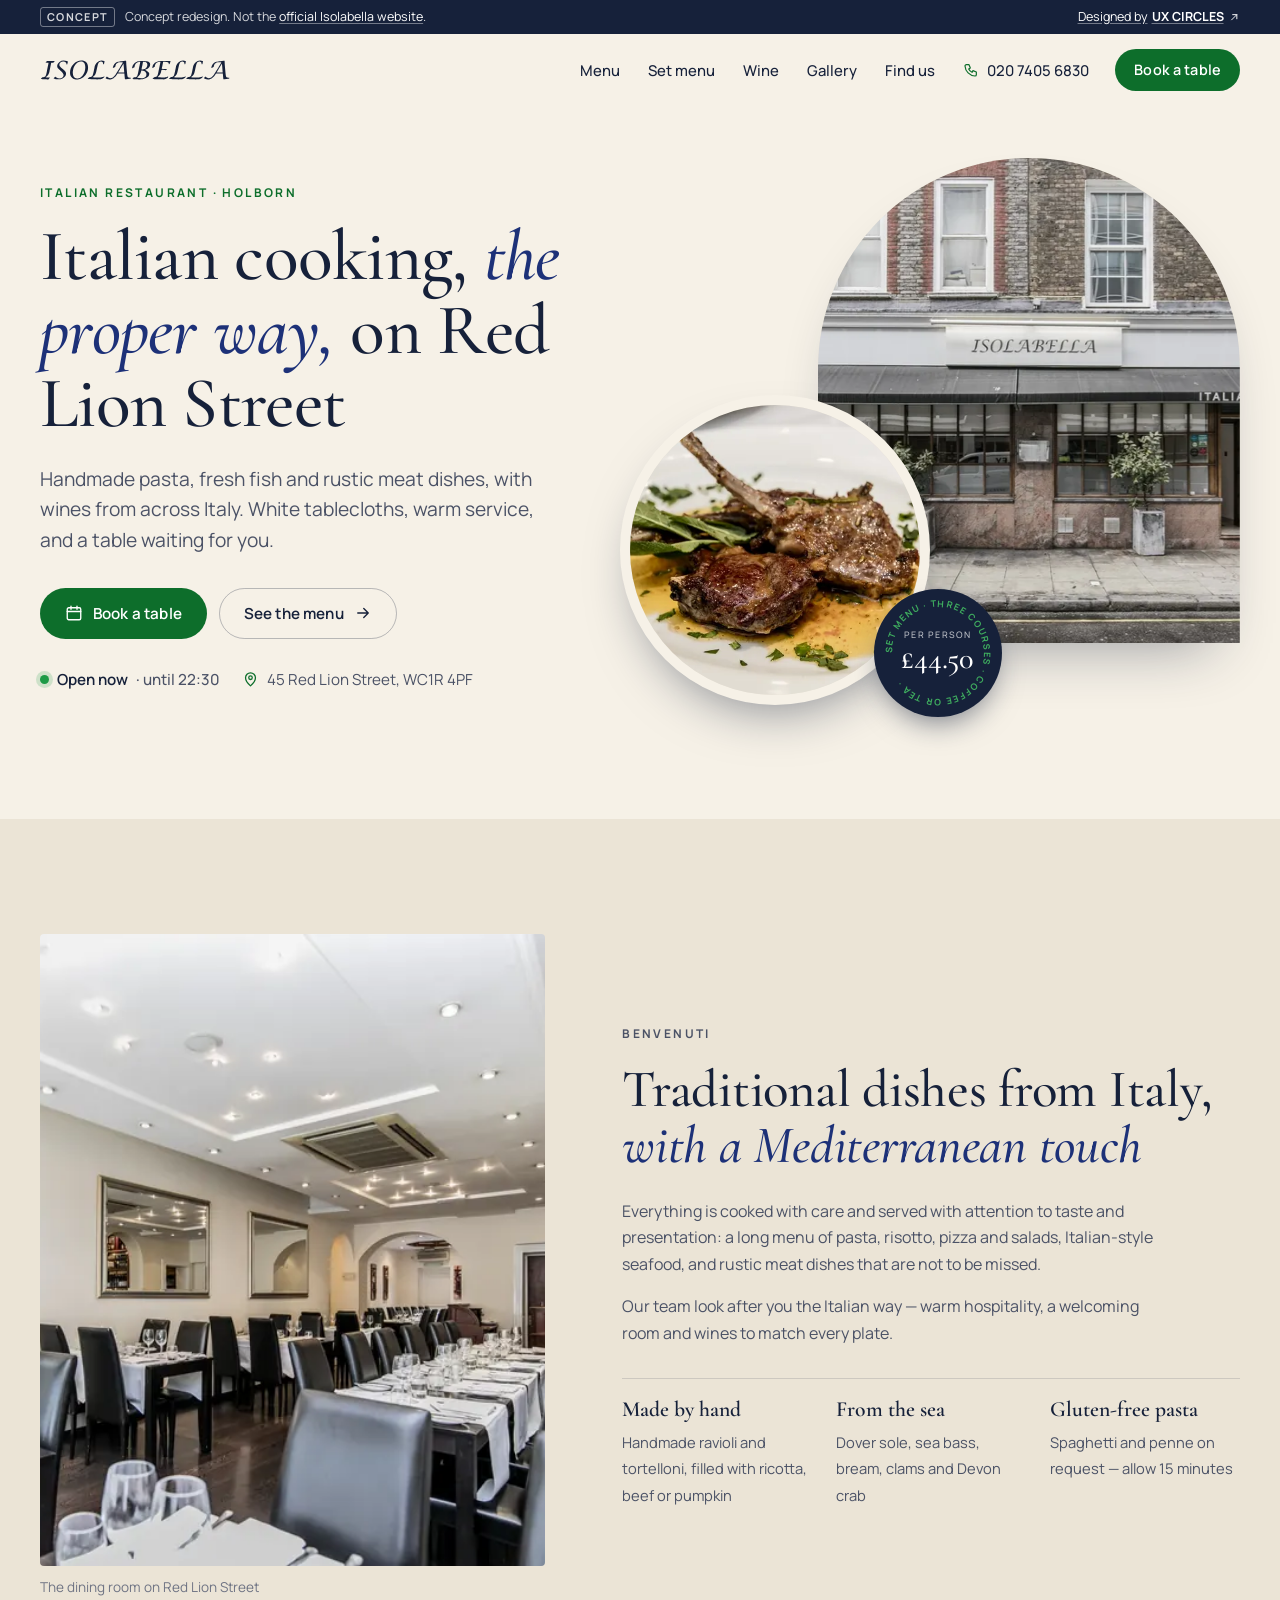
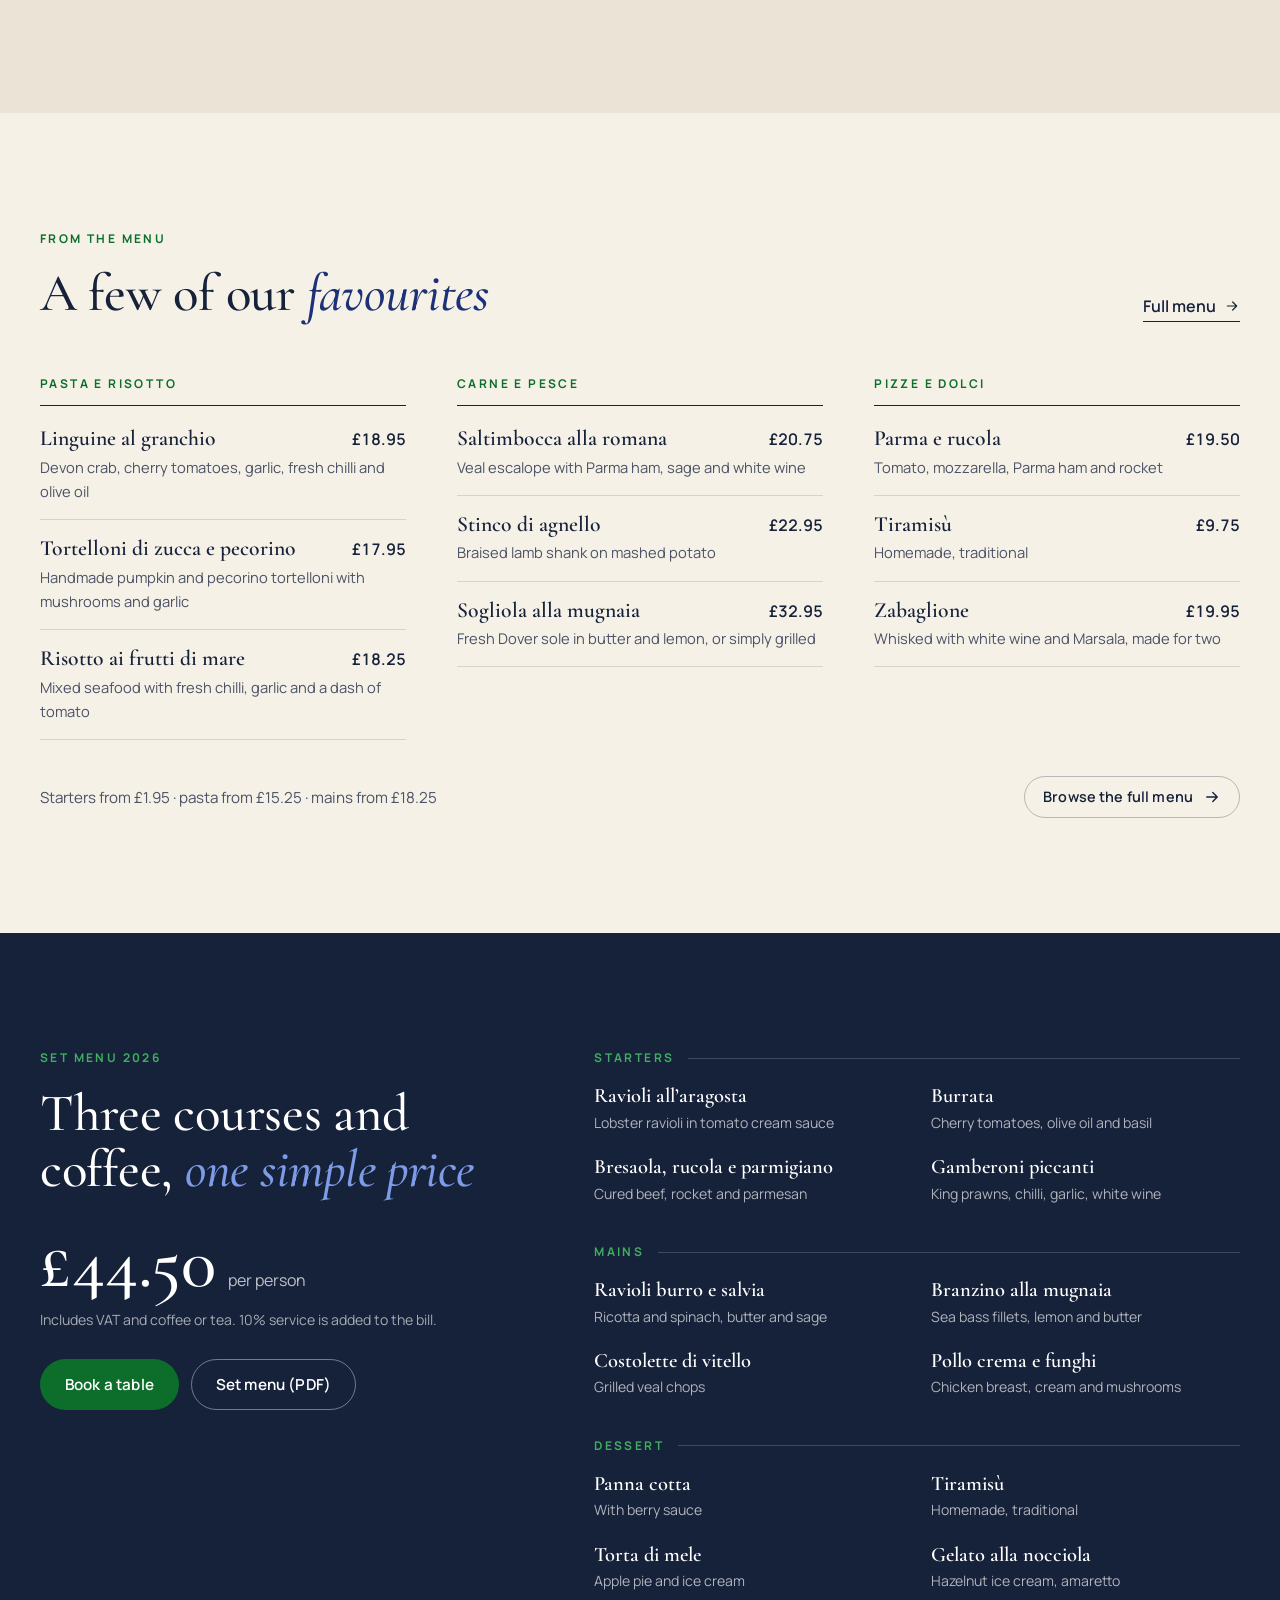
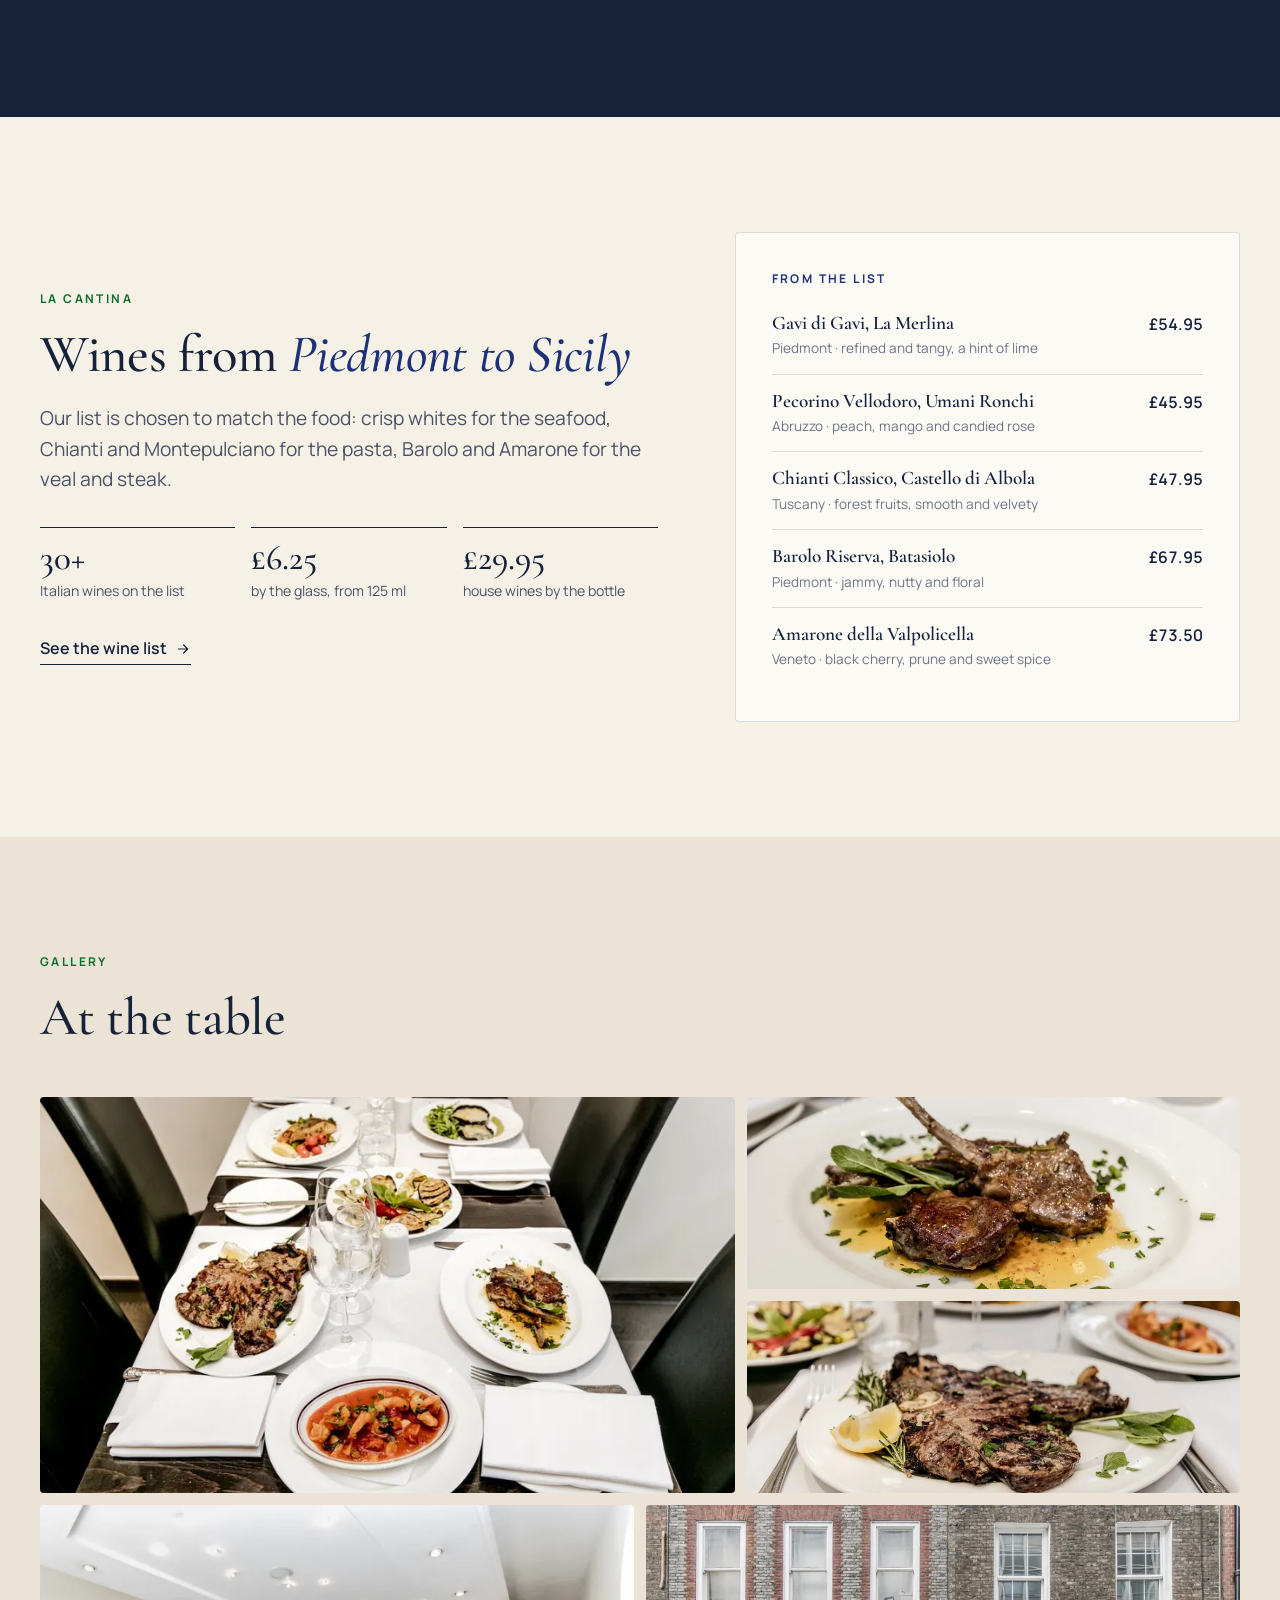
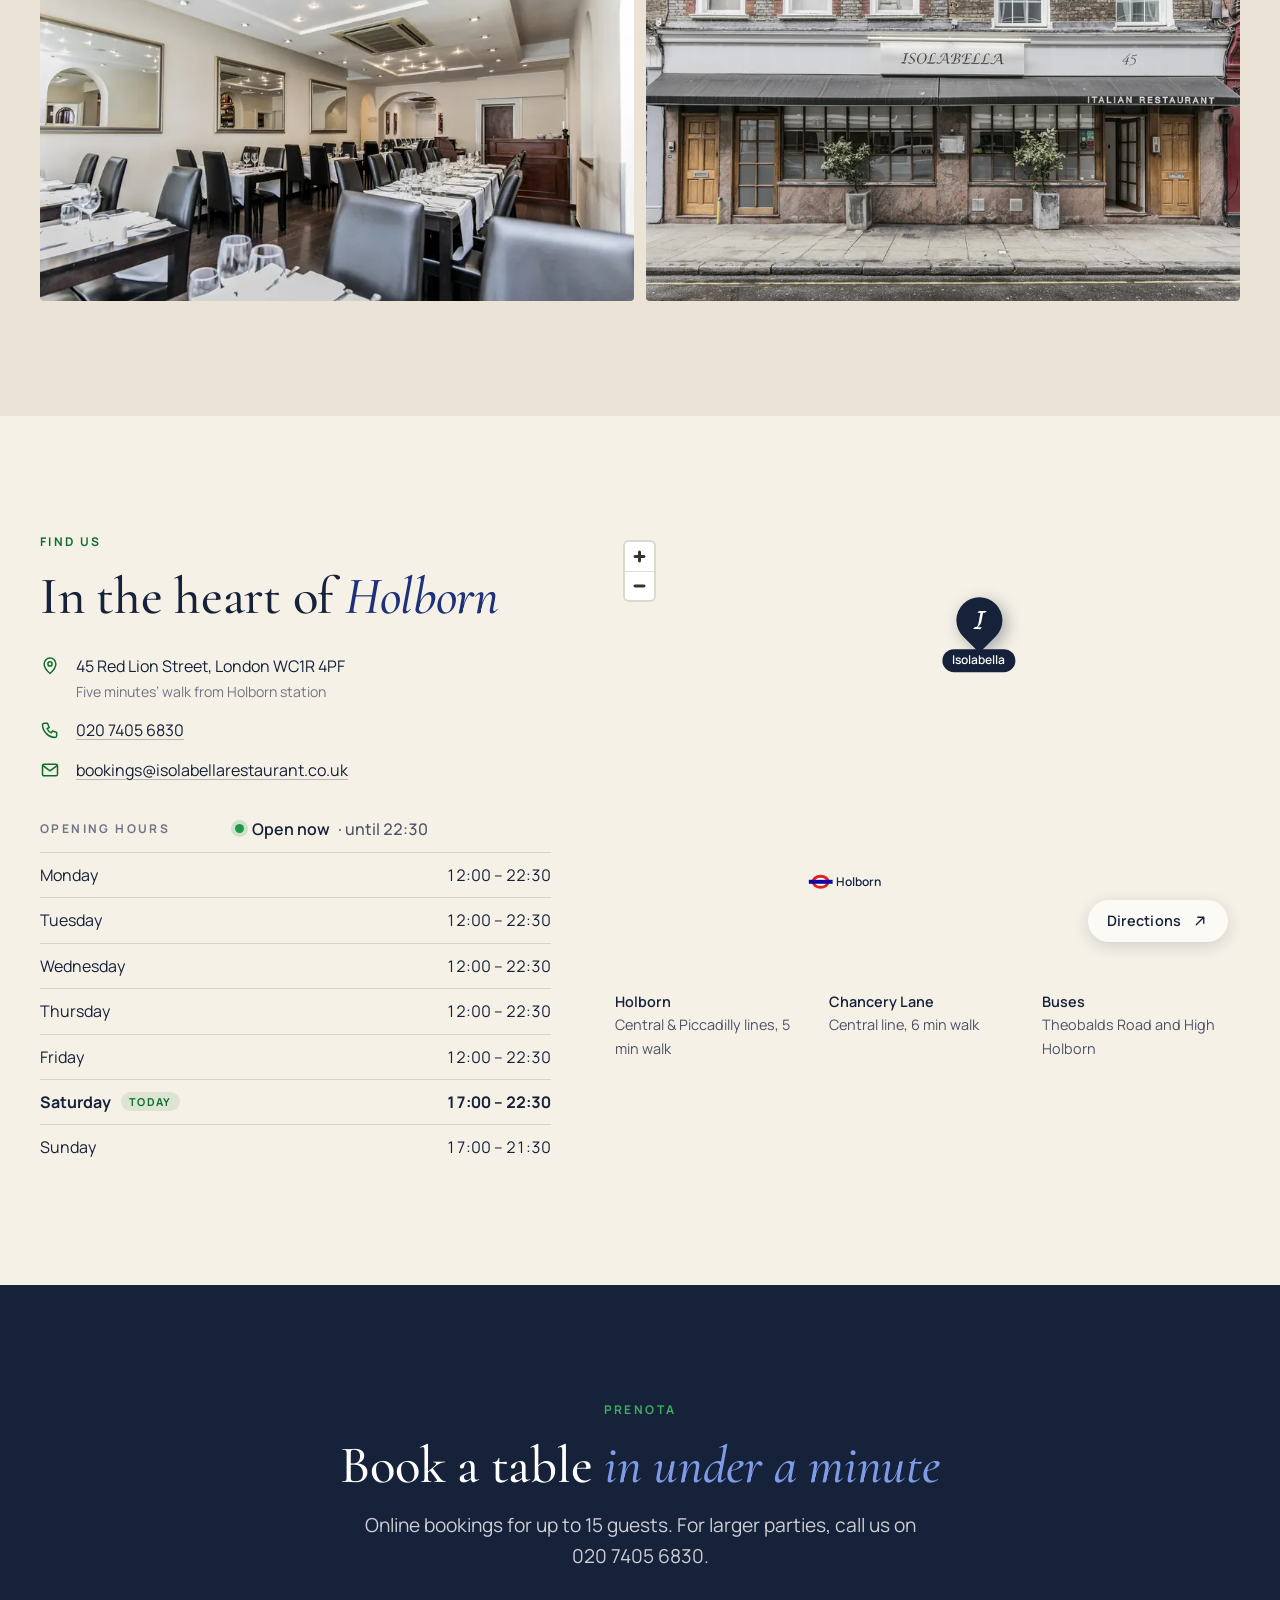
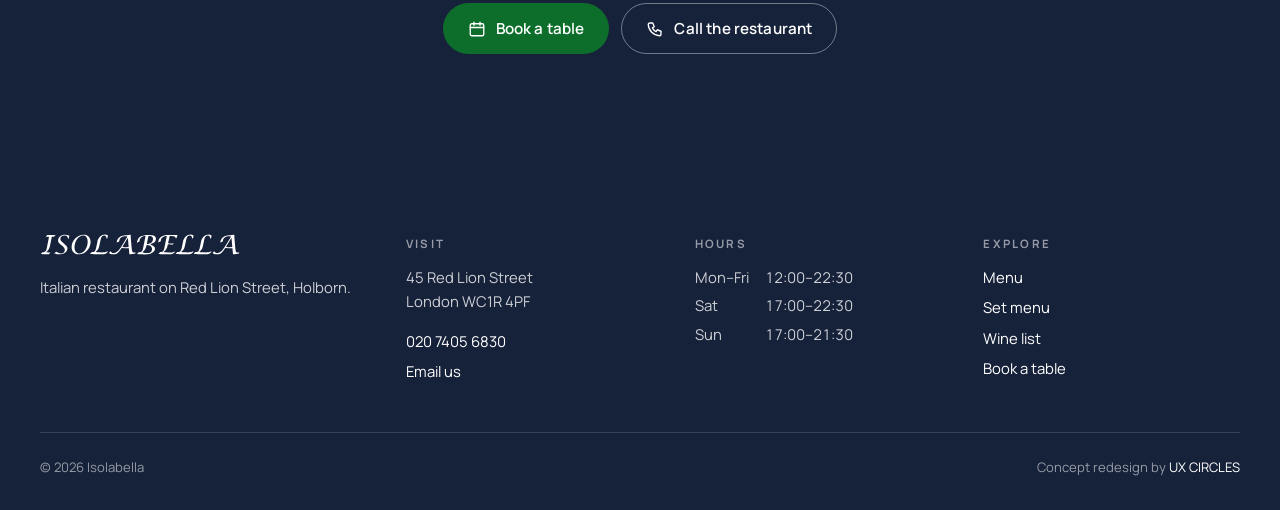
==== commit 4f742a2d: "Rework the home hero and drop the hill line from the logo The hero now layers a round dish photo ove" ====
--- a/index.html
+++ b/index.html
@@ -24,8 +24,8 @@
   <link rel="preconnect" href="https://fonts.googleapis.com">
   <link rel="preconnect" href="https://fonts.gstatic.com" crossorigin>
   <link href="https://fonts.googleapis.com/css2?family=Cormorant+Garamond:ital,wght@0,500;0,600;1,500;1,600&family=Manrope:wght@400;500;600;700&display=swap" rel="stylesheet">
-  <link rel="preload" as="image" href="assets/img/facade-800.webp" imagesrcset="assets/img/facade-800.webp 800w, assets/img/facade-1600.webp 1600w" imagesizes="(max-width: 900px) 92vw, 620px" fetchpriority="high">
-  <link rel="stylesheet" href="styles.css?v=1">
+  <link rel="preload" as="image" href="assets/img/facade-800.webp" imagesrcset="assets/img/facade-800.webp 800w, assets/img/facade-1600.webp 1600w" imagesizes="(max-width: 900px) 70vw, 440px" fetchpriority="high">
+  <link rel="stylesheet" href="styles.css?v=2">
 
   <script type="application/ld+json">
   {
@@ -78,7 +78,7 @@
     </div>
     <div class="header-bar">
       <div class="wrap header-inner">
-        <a class="brand" href="./" aria-label="Isolabella home"><img src="assets/img/logo.svg" alt="Isolabella" width="150" height="54"></a>
+        <a class="brand" href="./" aria-label="Isolabella home"><img src="assets/img/logo.svg" alt="Isolabella" width="190" height="21"></a>
         <nav class="nav" id="nav" data-nav aria-label="Main">
           <a href="menu.html">Menu</a>
           <a href="menu.html#set-menu">Set menu</a>
@@ -98,31 +98,29 @@
 
   <main id="main">
     <!-- Hero -->
-    <section class="hero">
-      <div class="wrap hero-grid">
-        <div class="hero-copy">
-          <p class="eyebrow"><img src="assets/img/ridge.svg" alt="" width="40" height="14">Italian restaurant · Holborn</p>
-          <h1 class="display">Italian cooking, <em>the proper way,</em> on Red Lion Street</h1>
-          <p class="lede">Handmade pasta, risotto and pizza, fresh fish and rustic meat dishes, with wines chosen from across Italy. White tablecloths, warm service, and a table waiting for you in the heart of London.</p>
-          <div class="hero-cta">
+    <section class="ha">
+      <div class="wrap ha-grid">
+        <div class="ha-copy">
+          <p class="eyebrow ha-in" style="--d:0ms">Italian restaurant · Holborn</p>
+          <h1 class="display ha-in" style="--d:80ms">Italian cooking, <em>the proper way,</em> on Red Lion Street</h1>
+          <p class="lede ha-in" style="--d:160ms">Handmade pasta, fresh fish and rustic meat dishes, with wines from across Italy. White tablecloths, warm service, and a table waiting for you.</p>
+          <div class="hero-cta ha-in" style="--d:240ms">
             <a class="btn btn-primary" href="book.html"><svg class="icon" aria-hidden="true"><use href="#i-cal"/></svg>Book a table</a>
             <a class="btn btn-ghost" href="menu.html">See the menu <svg class="icon" aria-hidden="true"><use href="#i-arrow"/></svg></a>
           </div>
-          <dl class="hero-facts">
-            <div>
-              <dt>Today</dt>
-              <dd><span class="status" data-status>Mon–Fri 12:00–22:30</span></dd>
-            </div>
-            <div>
-              <dt>Find us</dt>
-              <dd><a href="#visit">45 Red Lion Street, WC1R 4PF</a></dd>
-            </div>
-          </dl>
-        </div>
-        <div class="hero-media">
-          <div class="frame">
-            <img src="assets/img/facade-800.webp" srcset="assets/img/facade-800.webp 800w, assets/img/facade-1600.webp 1600w" sizes="(max-width: 900px) 92vw, 620px" alt="Isolabella's shopfront at 45 Red Lion Street, with its grey awning reading Italian Restaurant" width="800" height="533" fetchpriority="high">
-          </div>
+          <p class="ha-meta ha-in" style="--d:320ms"><span class="status" data-status>Mon–Fri 12:00–22:30</span><a href="#visit"><svg class="icon" aria-hidden="true"><use href="#i-pin"/></svg>45 Red Lion Street, WC1R 4PF</a></p>
+        </div>
+        <div class="ha-media">
+          <div class="ha-facade">
+            <img src="assets/img/facade-800.webp" srcset="assets/img/facade-800.webp 800w, assets/img/facade-1600.webp 1600w" sizes="(max-width: 900px) 70vw, 440px" alt="Isolabella's shopfront at 45 Red Lion Street, with its grey awning reading Italian Restaurant" width="800" height="533" fetchpriority="high">
+          </div>
+          <figure class="ha-dish">
+            <img src="assets/img/lamb-cutlets-800.webp" srcset="assets/img/lamb-cutlets-800.webp 800w, assets/img/lamb-cutlets-1600.webp 1600w" sizes="(max-width: 900px) 56vw, 360px" alt="Grilled lamb cutlets with sage and a herb butter sauce" width="800" height="533">
+          </figure>
+          <a class="ha-stamp" href="#set-menu" aria-label="Set menu, three courses and coffee, £44.50">
+            <svg class="ha-stamp-ring" viewBox="0 0 120 120" aria-hidden="true"><defs><path id="ha-circle" d="M60 60m-46 0a46 46 0 1 1 92 0a46 46 0 1 1-92 0"/></defs><text><textPath href="#ha-circle">SET MENU · THREE COURSES · COFFEE OR TEA ·</textPath></text></svg>
+            <span class="ha-stamp-price" aria-hidden="true"><small>per person</small>£44.50</span>
+          </a>
         </div>
       </div>
     </section>
@@ -187,7 +185,6 @@
 
     <!-- Set menu -->
     <section class="section dark setmenu" id="set-menu">
-      <img class="setmenu-ridge" src="assets/img/ridge-light.svg" alt="" width="520" height="187" loading="lazy">
       <div class="wrap setmenu-grid">
         <div class="reveal">
           <p class="eyebrow">Set menu 2026</p>
@@ -345,7 +342,7 @@
     <div class="wrap">
       <div class="footer-grid">
         <div>
-          <img src="assets/img/logo-light.svg" alt="Isolabella" width="170" height="61" loading="lazy">
+          <img src="assets/img/logo-light.svg" alt="Isolabella" width="200" height="22" loading="lazy">
           <p>Italian restaurant on Red Lion Street, Holborn.</p>
         </div>
         <div>
@@ -374,6 +371,6 @@
     <a class="btn btn-primary" href="book.html"><svg class="icon" aria-hidden="true"><use href="#i-cal"/></svg>Book a table</a>
   </div>
 
-  <script src="main.js?v=1" defer></script>
+  <script src="main.js?v=2" defer></script>
 </body>
 </html>
--- a/styles.css
+++ b/styles.css
@@ -70,7 +70,6 @@
   color: var(--hill);
 }
 .dark .eyebrow { color: var(--hill-soft); }
-.eyebrow img { width: 40px; height: auto; }
 .lede { font-size: clamp(1.05rem, 1.5vw, 1.2rem); line-height: 1.6; color: var(--ink-2); max-width: 36em; }
 .dark .lede { color: rgba(255, 255, 255, 0.78); }
 .it { font-family: var(--serif); font-style: italic; font-size: 1.1em; }
@@ -109,7 +108,7 @@
 .site-header.is-scrolled .header-bar { border-bottom-color: var(--line); }
 .header-inner { display: flex; align-items: center; gap: 28px; height: var(--header-h); }
 .brand { display: block; flex: none; }
-.brand img { width: 150px; height: auto; }
+.brand img { width: 190px; height: auto; }
 .nav { display: flex; align-items: center; gap: 4px; margin-left: auto; }
 .nav a:not(.btn) { padding: 8px 12px; border-radius: 999px; font-size: 0.93rem; font-weight: 500; text-decoration: none; color: var(--ink); transition: background-color .2s; }
 .nav a:not(.btn):hover { background: rgba(22, 33, 58, 0.06); }
@@ -122,7 +121,7 @@
 
 @media (max-width: 960px) {
   :root { --header-h: 64px; }
-  .brand img { width: 128px; }
+  .brand img { width: 158px; }
   .header-actions { display: flex; align-items: center; gap: 8px; margin-left: auto; }
   .burger {
     display: inline-grid; place-items: center; width: 44px; height: 44px;
@@ -157,22 +156,69 @@
   .header-actions .btn { padding: 8px 14px; }
 }
 
-/* ---------- Hero ---------- */
-.hero { padding: clamp(28px, 5vw, 64px) 0 clamp(48px, 7vw, 96px); }
-.hero-grid { display: grid; grid-template-columns: minmax(0, 1fr) minmax(0, 1.08fr); gap: clamp(32px, 5vw, 72px); align-items: center; }
-.hero h1 { margin-bottom: 24px; }
-.hero .lede { margin-bottom: 32px; }
+/* ---------- Hero: shopfront in an arch, a dish in front, set-menu stamp ---------- */
+/* entrance: each piece fades up in turn (delay set inline as --d) */
+.js .ha-in { opacity: 0; transform: translateY(14px); animation: ha-in .8s cubic-bezier(.2, .7, .2, 1) var(--d, 0ms) forwards; }
+@keyframes ha-in { to { opacity: 1; transform: none; } }
+
+@media (prefers-reduced-motion: reduce) { .js .ha-in { opacity: 1; transform: none; animation: none; } }
+.ha { padding: clamp(24px, 4vw, 56px) 0 clamp(56px, 8vw, 112px); overflow: hidden; }
+.ha-grid { display: grid; grid-template-columns: minmax(0, 0.92fr) minmax(0, 1.08fr); gap: clamp(24px, 4vw, 56px); align-items: center; }
+.ha h1 { margin-bottom: 24px; }
+.ha .lede { margin-bottom: 32px; }
+.ha .hero-cta { margin-bottom: 28px; }
+.ha-meta { display: flex; flex-wrap: wrap; align-items: center; gap: 10px 22px; margin: 0; font-size: 0.95rem; }
+.ha-meta a { display: inline-flex; align-items: center; gap: 8px; text-decoration: none; color: var(--ink-2); }
+.ha-meta a:hover { color: var(--ink); text-decoration: underline; }
+.ha-meta .icon { width: 17px; height: 17px; color: var(--hill); }
+
+.ha-media { position: relative; aspect-ratio: 1 / 0.9; }
+.ha-facade {
+  position: absolute; right: 0; top: 0; width: 68%; aspect-ratio: 4 / 4.6; z-index: 1;
+  border-radius: 999px 999px var(--radius) var(--radius); overflow: hidden; background: var(--stone);
+  box-shadow: 0 30px 60px -30px rgba(22, 33, 58, 0.45);
+}
+.ha-facade img { width: 100%; height: 100%; object-fit: cover; object-position: 52% 50%; transform-origin: 50% 60%; }
+.js .ha-facade img { animation: ha-zoom 14s ease-out both; }
+@keyframes ha-zoom { from { transform: scale(1.12); } to { transform: scale(1); } }
+.ha-dish {
+  position: absolute; left: 0; bottom: 2%; width: 50%; aspect-ratio: 1 / 1; margin: 0; z-index: 2;
+  border: 10px solid var(--linen); border-radius: 50%; overflow: hidden; background: var(--stone);
+  box-shadow: 0 24px 50px -20px rgba(22, 33, 58, 0.5);
+}
+.ha-dish img { width: 100%; height: 100%; object-fit: cover; object-position: 42% 55%; transform: scale(1.25); }
+.js .ha-dish { opacity: 0; transform: translate(-24px, 24px) rotate(-6deg); animation: ha-dish .9s cubic-bezier(.2, .7, .2, 1) .5s forwards; }
+@keyframes ha-dish { to { opacity: 1; transform: none; } }
+.ha-stamp {
+  position: absolute; left: 41%; bottom: 0; z-index: 3; width: 128px; height: 128px;
+  display: grid; place-items: center; border-radius: 50%;
+  background: var(--ink); color: #fff; text-decoration: none;
+  box-shadow: 0 14px 30px -10px rgba(22, 33, 58, 0.6);
+  transition: transform .3s;
+}
+.ha-stamp:hover { transform: scale(1.05) rotate(-4deg); }
+.ha-stamp-ring { position: absolute; inset: 4px; width: calc(100% - 8px); height: calc(100% - 8px); font: 700 9px/1 var(--sans); letter-spacing: 0.16em; fill: var(--hill-soft); }
+.js .ha-stamp-ring { animation: ha-spin 28s linear infinite; }
+@keyframes ha-spin { to { transform: rotate(360deg); } }
+.ha-stamp-price { position: relative; display: grid; text-align: center; font-family: var(--serif); font-size: 1.9rem; font-weight: 500; line-height: 1; }
+.ha-stamp-price small { font-family: var(--sans); font-size: 0.56rem; letter-spacing: 0.14em; text-transform: uppercase; color: rgba(255, 255, 255, 0.7); margin-bottom: 4px; }
+.js .ha-stamp { opacity: 0; animation: ha-in .7s cubic-bezier(.2, .7, .2, 1) 1.1s forwards; transform: none; }
+@media (prefers-reduced-motion: reduce) {
+  .js .ha-facade img, .js .ha-stamp-ring { animation: none; }
+  .js .ha-dish, .js .ha-stamp { opacity: 1; transform: none; animation: none; }
+}
+@media (max-width: 900px) {
+  .ha-grid { grid-template-columns: 1fr; }
+  .ha-media { order: -1; width: 100%; max-width: 560px; margin: 0 auto 8px; }
+}
+@media (max-width: 480px) {
+  .ha-stamp { width: 112px; height: 112px; left: 42%; }
+  .ha-stamp-price { font-size: 1.6rem; }
+  .ha-stamp-price small { font-size: 0.5rem; }
+  .ha-dish { border-width: 7px; }
+}
+
 .hero-cta { display: flex; flex-wrap: wrap; gap: 12px; margin-bottom: 36px; }
-.hero-facts { display: grid; grid-template-columns: repeat(2, minmax(0, 1fr)); gap: 0; border-top: 1px solid var(--line); margin: 0; }
-.hero-facts > div { padding: 16px 16px 0 0; }
-.hero-facts > div + div { padding-left: 20px; border-left: 1px solid var(--line); }
-.hero-facts dt { font-size: 0.72rem; font-weight: 700; letter-spacing: 0.16em; text-transform: uppercase; color: var(--ink-3); margin-bottom: 4px; }
-.hero-facts dd { margin: 0; font-weight: 500; }
-.hero-facts a { text-decoration: none; }
-.hero-facts a:hover { text-decoration: underline; }
-.hero-media { position: relative; }
-.hero-media .frame { position: relative; border-radius: 200px 200px var(--radius) var(--radius); overflow: hidden; aspect-ratio: 4 / 4.4; background: var(--stone); }
-.hero-media .frame img { width: 100%; height: 100%; object-fit: cover; object-position: 50% 45%; }
 
 /* open-now pill */
 .status { display: inline-flex; align-items: center; gap: 8px; font-weight: 600; }
@@ -181,16 +227,7 @@
 .status.is-soon::before { background: #c88a12; box-shadow: 0 0 0 4px rgba(200, 138, 18, 0.18); }
 .status small { font-weight: 500; color: var(--ink-2); font-size: inherit; }
 
-@media (max-width: 900px) {
-  .hero-grid { grid-template-columns: 1fr; }
-  .hero-media { order: -1; max-width: 520px; width: 100%; margin: 0 auto; }
-  .hero-media .frame { aspect-ratio: 4 / 3.6; border-radius: 160px 160px var(--radius) var(--radius); }
-  }
-@media (max-width: 480px) {
-  .hero-facts { grid-template-columns: 1fr; }
-  .hero-facts > div + div { padding-left: 0; border-left: 0; border-top: 1px solid var(--line); margin-top: 16px; }
-  .hero-cta .btn { flex: 1 1 100%; }
-}
+@media (max-width: 480px) { .hero-cta .btn { flex: 1 1 100%; } }
 
 /* ---------- Sections ---------- */
 .section { padding: clamp(64px, 9vw, 120px) 0; }
@@ -241,7 +278,6 @@
 .course li { padding: 8px 0; }
 .course li b { display: block; font-family: var(--serif); font-size: 1.28rem; font-weight: 600; line-height: 1.2; }
 .course li span { font-size: 0.88rem; color: rgba(255, 255, 255, 0.66); }
-.setmenu-ridge { position: absolute; right: -80px; bottom: -40px; width: 520px; opacity: 0.12; pointer-events: none; }
 @media (max-width: 900px) { .setmenu-grid { grid-template-columns: 1fr; } }
 @media (max-width: 560px) { .course ul { grid-template-columns: 1fr; } }
 
@@ -320,7 +356,7 @@
 /* map markers */
 .map-pin { display: flex; flex-direction: column; align-items: center; }
 .map-pin .pin { display: grid; place-items: center; width: 46px; height: 46px; border-radius: 50% 50% 50% 0; transform: rotate(-45deg); background: var(--ink); box-shadow: 0 6px 16px rgba(22, 33, 58, 0.35); }
-.map-pin .pin img { width: 32px; transform: rotate(45deg); }
+.map-pin .pin img { width: 20px; transform: rotate(45deg); }
 .map-pin .pin-label { margin-top: 6px; padding: 3px 10px; background: var(--ink); color: #fff; border-radius: 99px; font: 600 12px/1.4 var(--sans); white-space: nowrap; }
 .map-station { display: flex; align-items: center; gap: 6px; font: 600 12px/1.2 var(--sans); color: var(--ink); text-shadow: 0 0 3px #fff, 0 0 3px #fff; }
 .map-station .roundel { width: 18px; height: 14px; border-radius: 50%; border: 3.5px solid #dc241f; position: relative; background: #fff; }
@@ -335,7 +371,7 @@
 /* ---------- Footer ---------- */
 .site-footer { background: var(--ink); color: rgba(255, 255, 255, 0.78); padding: 64px 0 32px; font-size: 0.93rem; }
 .footer-grid { display: grid; grid-template-columns: 1.3fr 1fr 1fr 1fr; gap: 32px; }
-.footer-grid img { width: 170px; margin-bottom: 16px; }
+.footer-grid img { width: 200px; margin-bottom: 20px; }
 .site-footer h2 { font-family: var(--sans); font-size: 0.72rem; font-weight: 700; letter-spacing: 0.2em; text-transform: uppercase; color: rgba(255, 255, 255, 0.55); margin-bottom: 12px; }
 .site-footer ul { list-style: none; margin: 0; padding: 0; display: grid; gap: 6px; }
 .site-footer a { color: #fff; text-decoration: none; }
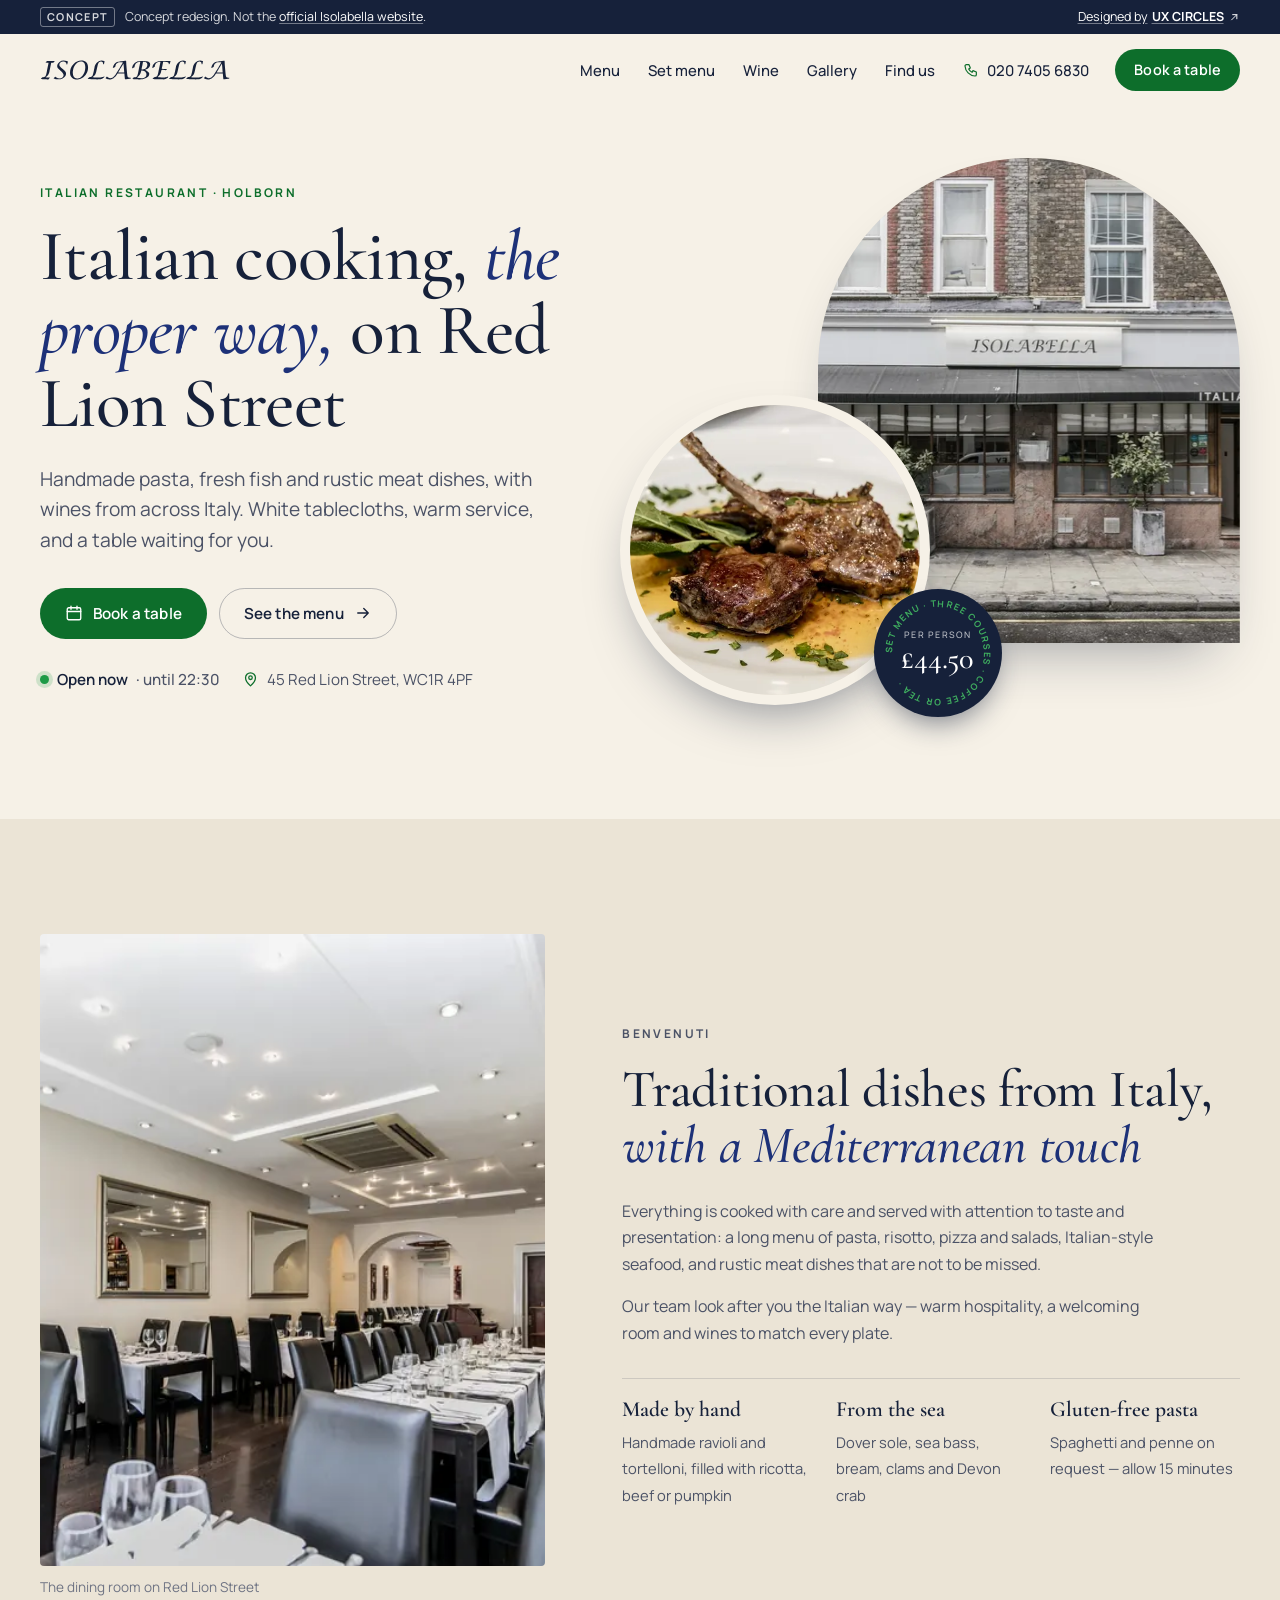
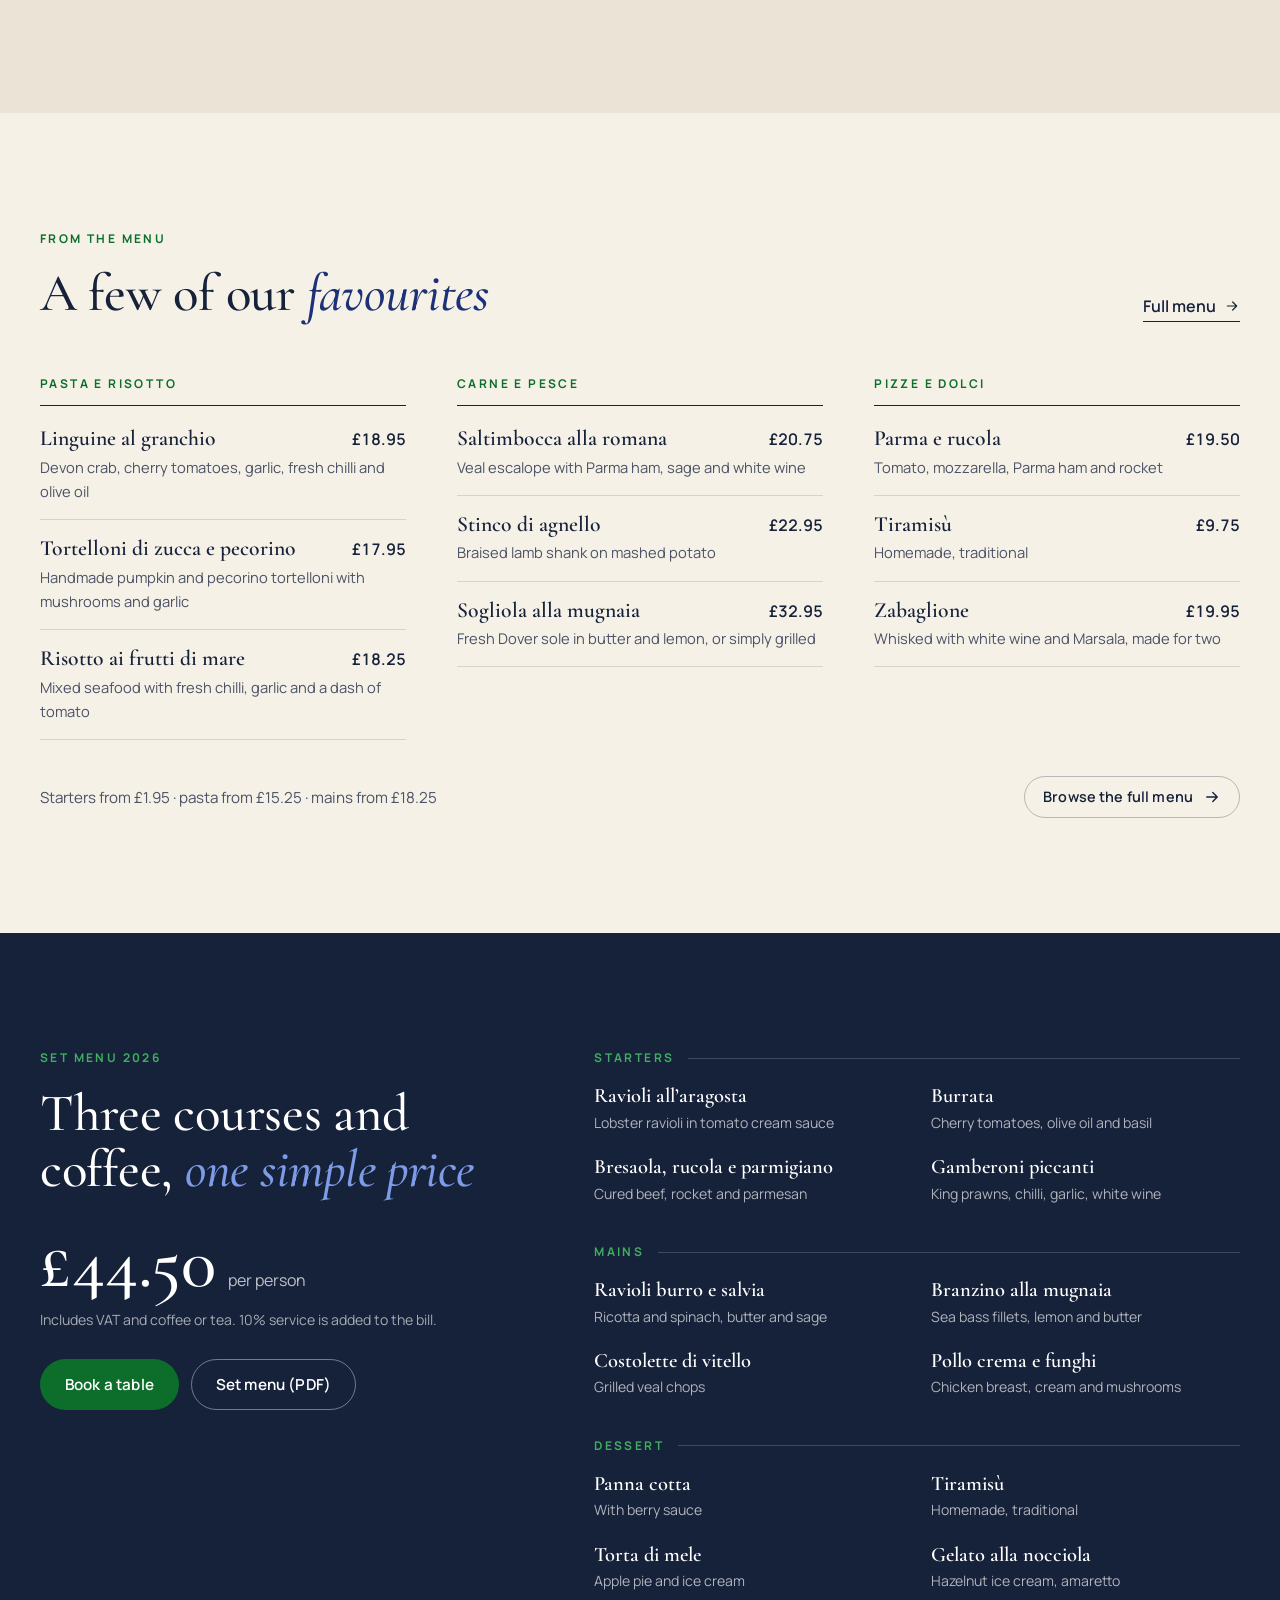
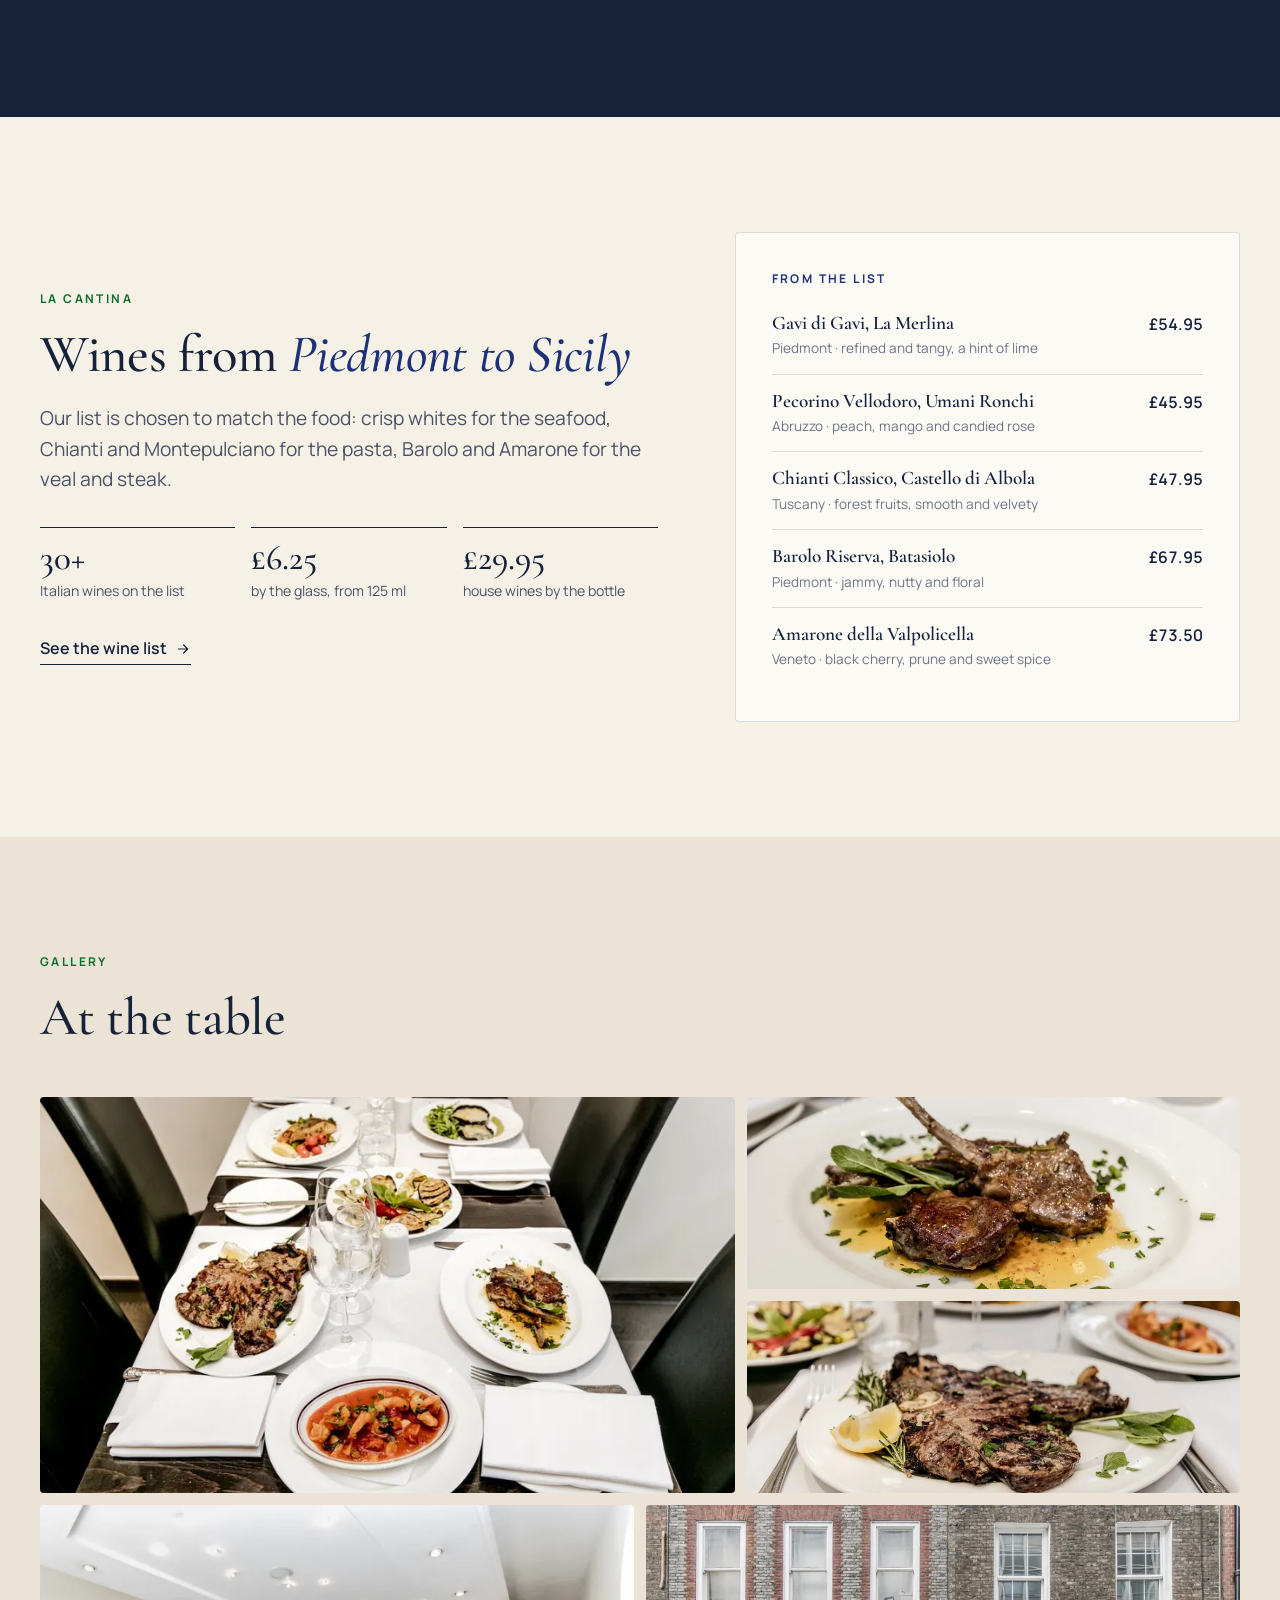
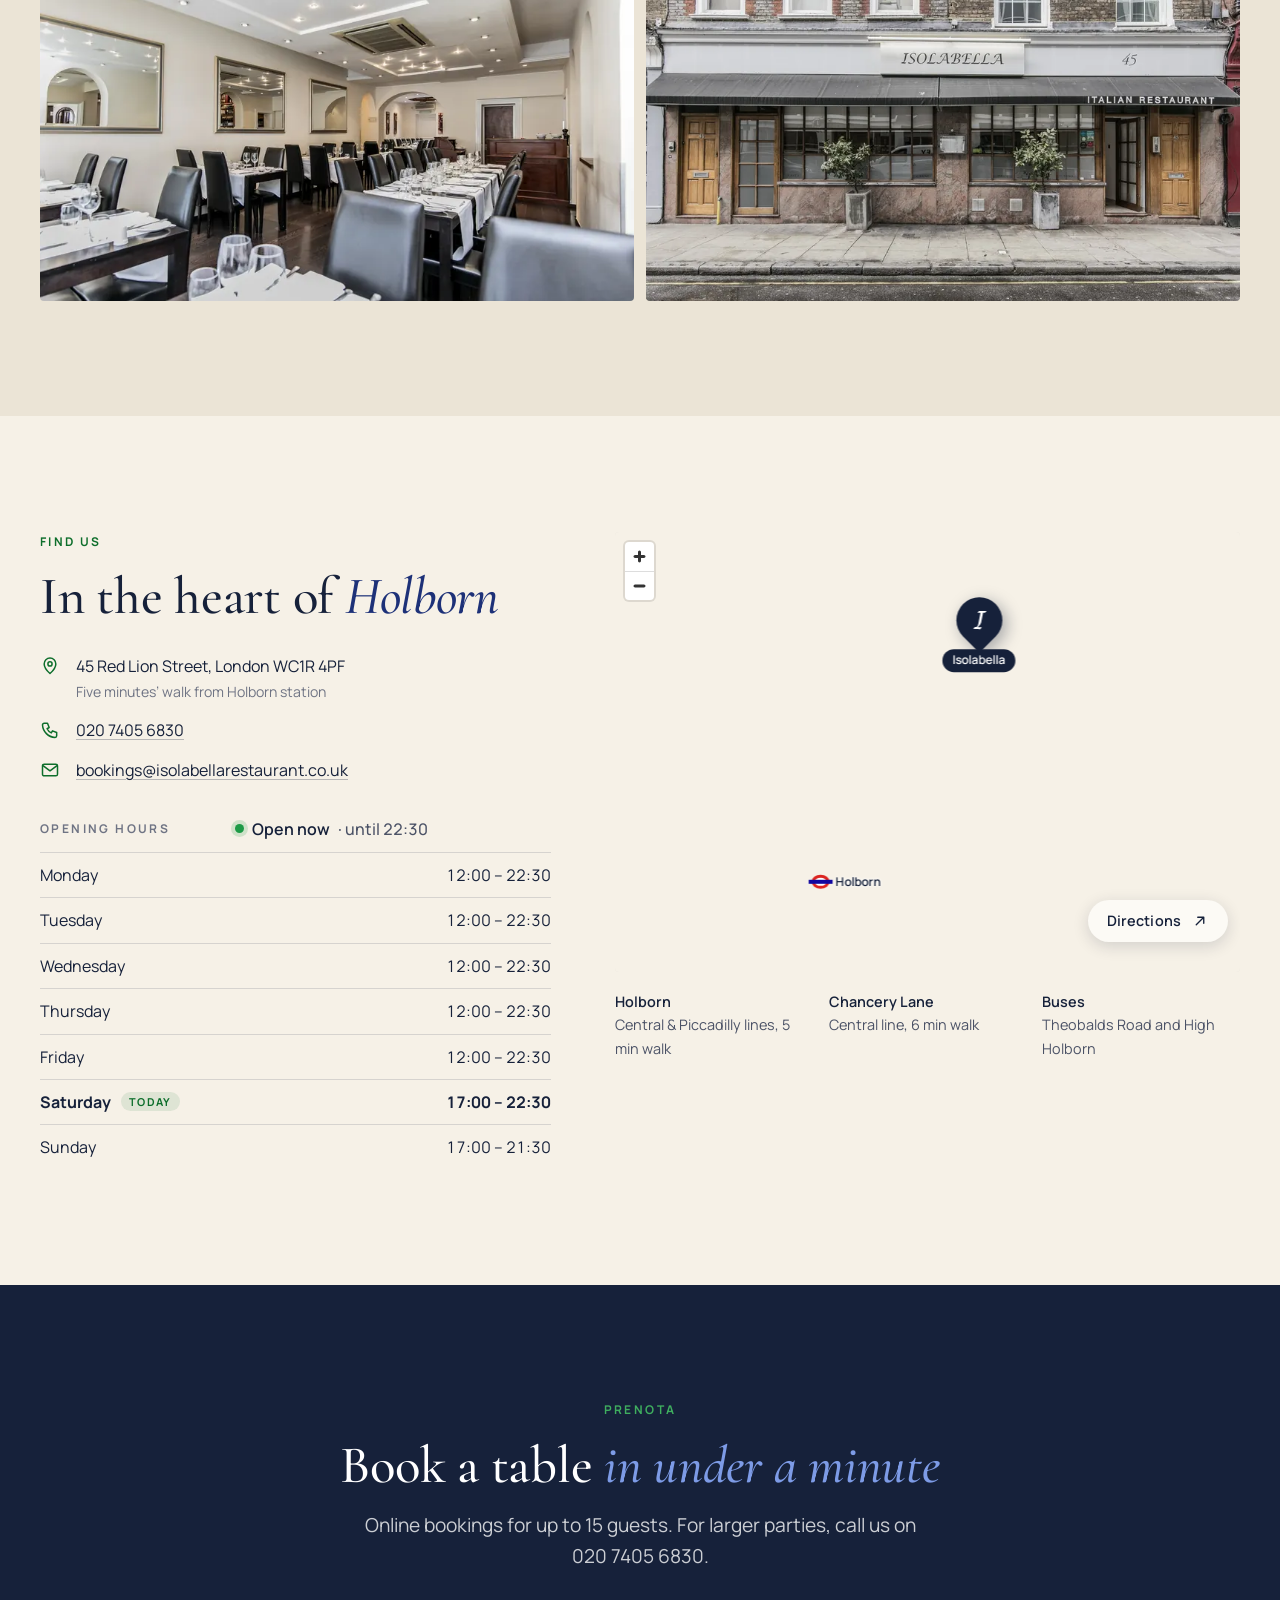
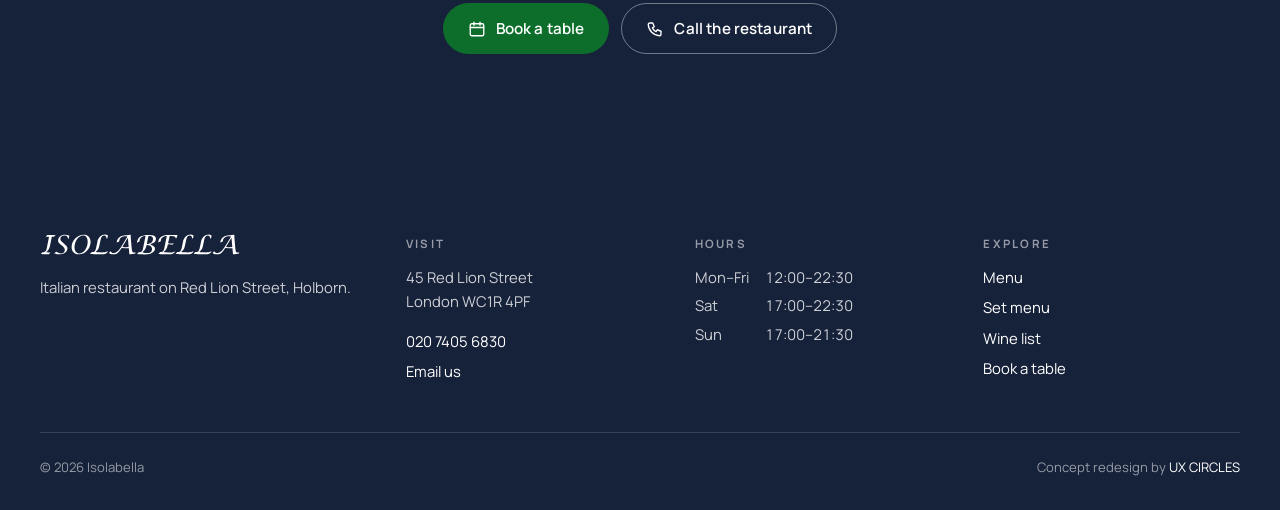
==== commit 8626fc3b: "Keep the menu tabs below the header on phones The sticky section tabs and anchor jumps were offset b" ====
--- a/index.html
+++ b/index.html
@@ -25,7 +25,7 @@
   <link rel="preconnect" href="https://fonts.gstatic.com" crossorigin>
   <link href="https://fonts.googleapis.com/css2?family=Cormorant+Garamond:ital,wght@0,500;0,600;1,500;1,600&family=Manrope:wght@400;500;600;700&display=swap" rel="stylesheet">
   <link rel="preload" as="image" href="assets/img/facade-800.webp" imagesrcset="assets/img/facade-800.webp 800w, assets/img/facade-1600.webp 1600w" imagesizes="(max-width: 900px) 70vw, 440px" fetchpriority="high">
-  <link rel="stylesheet" href="styles.css?v=2">
+  <link rel="stylesheet" href="styles.css?v=3">
 
   <script type="application/ld+json">
   {
--- a/styles.css
+++ b/styles.css
@@ -25,7 +25,7 @@
 }
 
 *, *::before, *::after { box-sizing: border-box; }
-html { -webkit-text-size-adjust: 100%; scroll-behavior: smooth; scroll-padding-top: calc(var(--header-h) + 24px); }
+html { -webkit-text-size-adjust: 100%; scroll-behavior: smooth; scroll-padding-top: calc(var(--nav-top, 106px) + 24px); }
 @media (prefers-reduced-motion: reduce) { html { scroll-behavior: auto; } }
 body {
   margin: 0;
@@ -409,7 +409,8 @@
 .menu-tabs a { display: inline-flex; align-items: center; min-height: 44px; padding: 8px 18px; border: 1px solid var(--line-strong); border-radius: 999px; text-decoration: none; font-weight: 600; font-size: 0.93rem; }
 .menu-tabs a:hover { border-color: var(--ink); }
 .menu-layout { display: grid; grid-template-columns: 220px minmax(0, 1fr); gap: clamp(32px, 5vw, 72px); padding-bottom: 96px; align-items: start; }
-.menu-index { position: sticky; top: calc(var(--header-h) + 58px); }
+/* --nav-top is the header's real bottom edge (concept stripe + bar), measured in main.js */
+.menu-index { position: sticky; top: calc(var(--nav-top, 106px) + 24px); }
 .menu-index p { font-size: 0.72rem; font-weight: 700; letter-spacing: 0.2em; text-transform: uppercase; color: var(--ink-3); margin: 18px 0 6px; }
 .menu-index p:first-child { margin-top: 0; }
 .menu-index ol { list-style: none; margin: 0; padding: 0; }
@@ -454,7 +455,7 @@
 @media (max-width: 960px) {
   .menu-layout { grid-template-columns: minmax(0, 1fr); }
   .menu-index {
-    top: var(--header-h); z-index: 20; margin: 0 calc(var(--gutter) * -1);
+    top: var(--nav-top, 98px); z-index: 20; margin: 0 calc(var(--gutter) * -1);
     padding: 8px var(--gutter); background: rgba(246, 241, 231, 0.96); backdrop-filter: blur(10px); -webkit-backdrop-filter: blur(10px);
     border-bottom: 1px solid var(--line);
   }
@@ -465,6 +466,8 @@
   .menu-index a { white-space: nowrap; border: 1px solid var(--line); border-radius: 999px; padding: 6px 14px; }
   .menu-index a.is-active { border-color: var(--ink); background: var(--ink); color: #fff; }
   .pdfs { grid-template-columns: 1fr; }
+  /* on top of the html scroll-padding: clear the sticky tab strip */
+  .menu-section, .menu-part { scroll-margin-top: 40px; }
 }
 
 /* ---------- Book page ---------- */
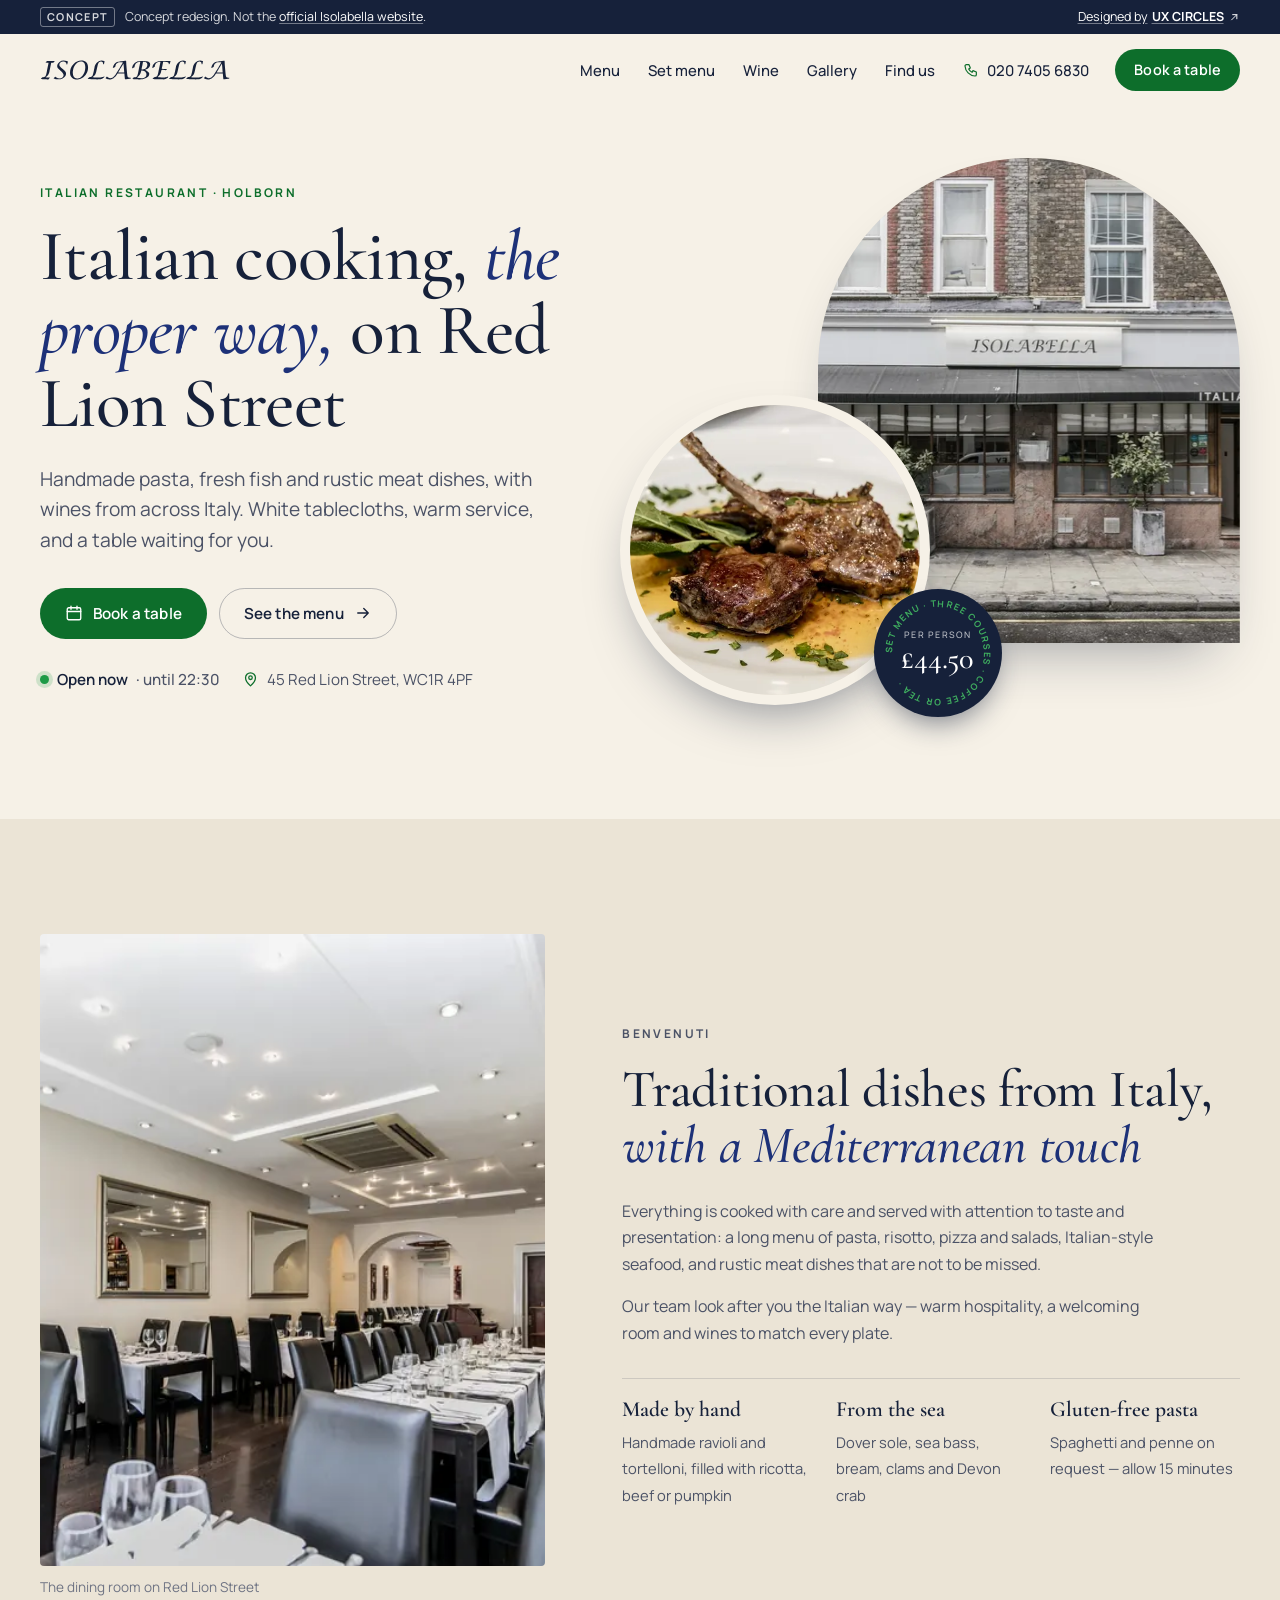
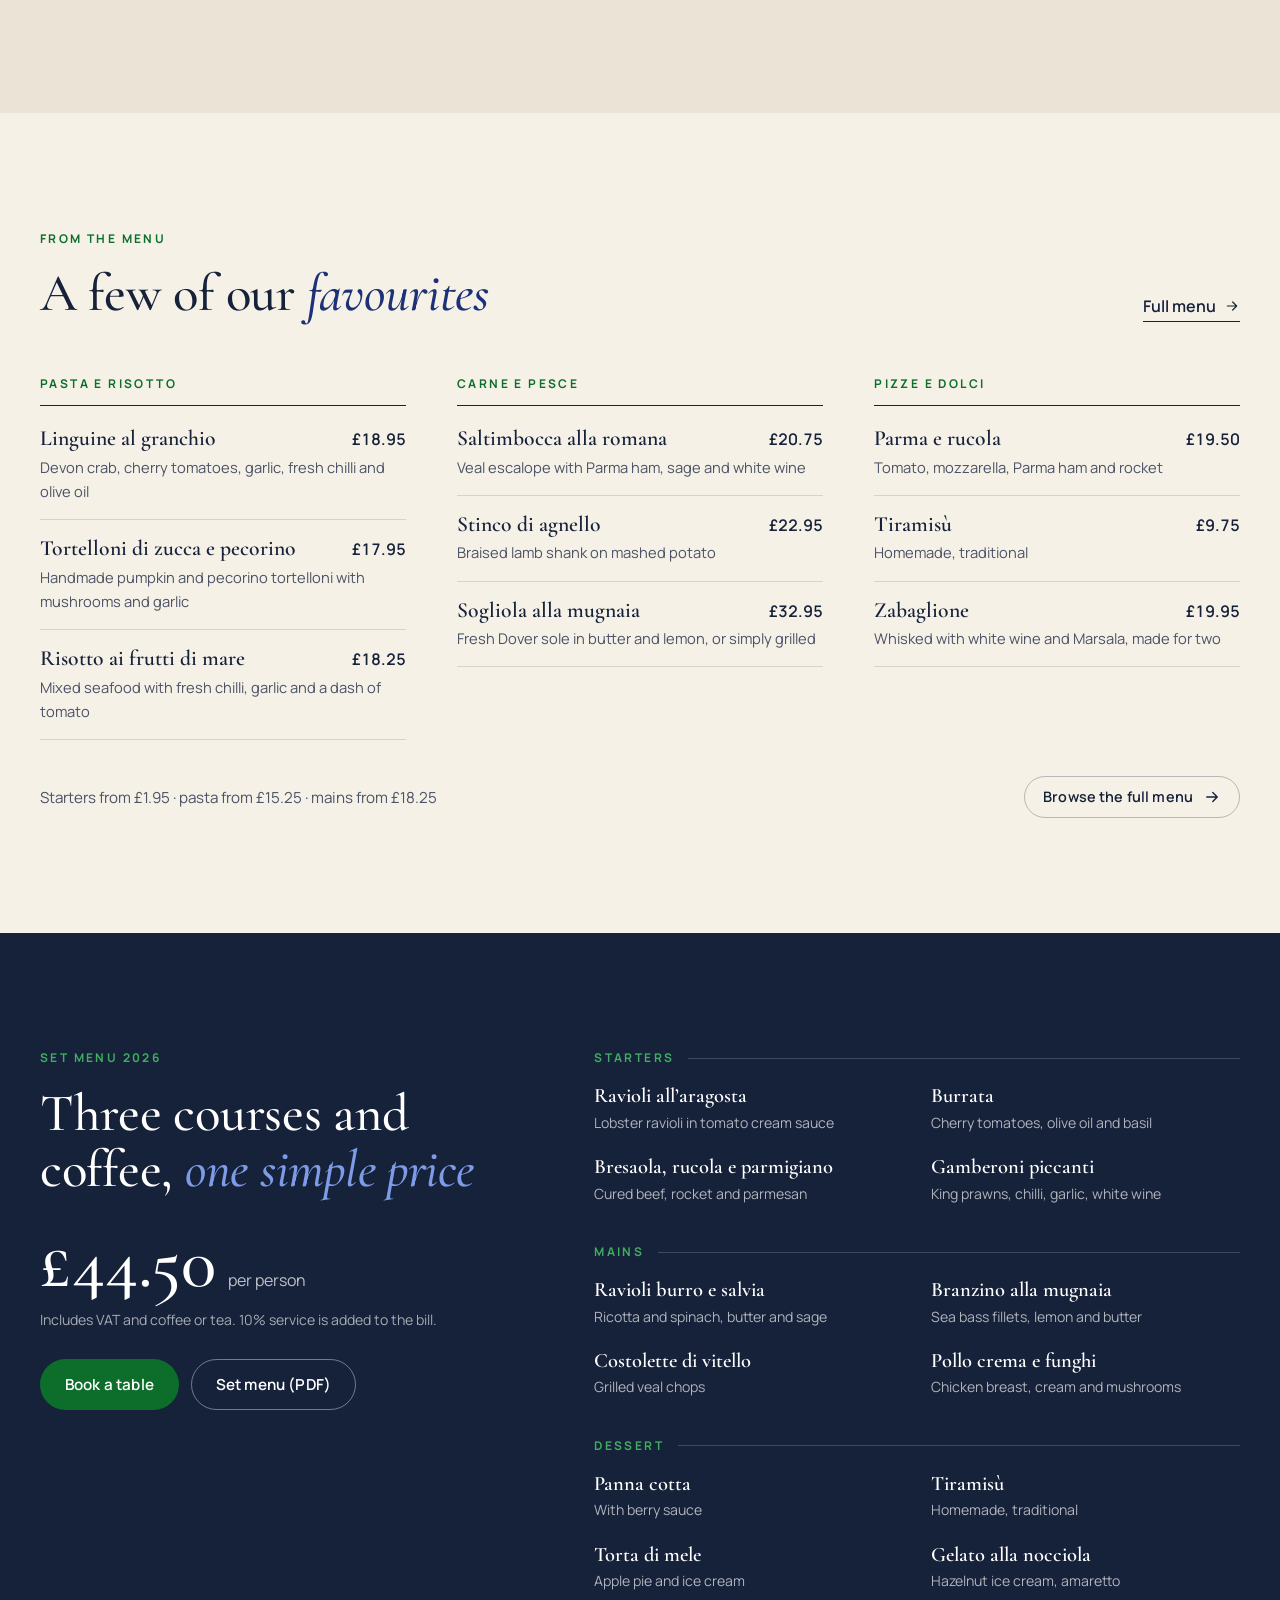
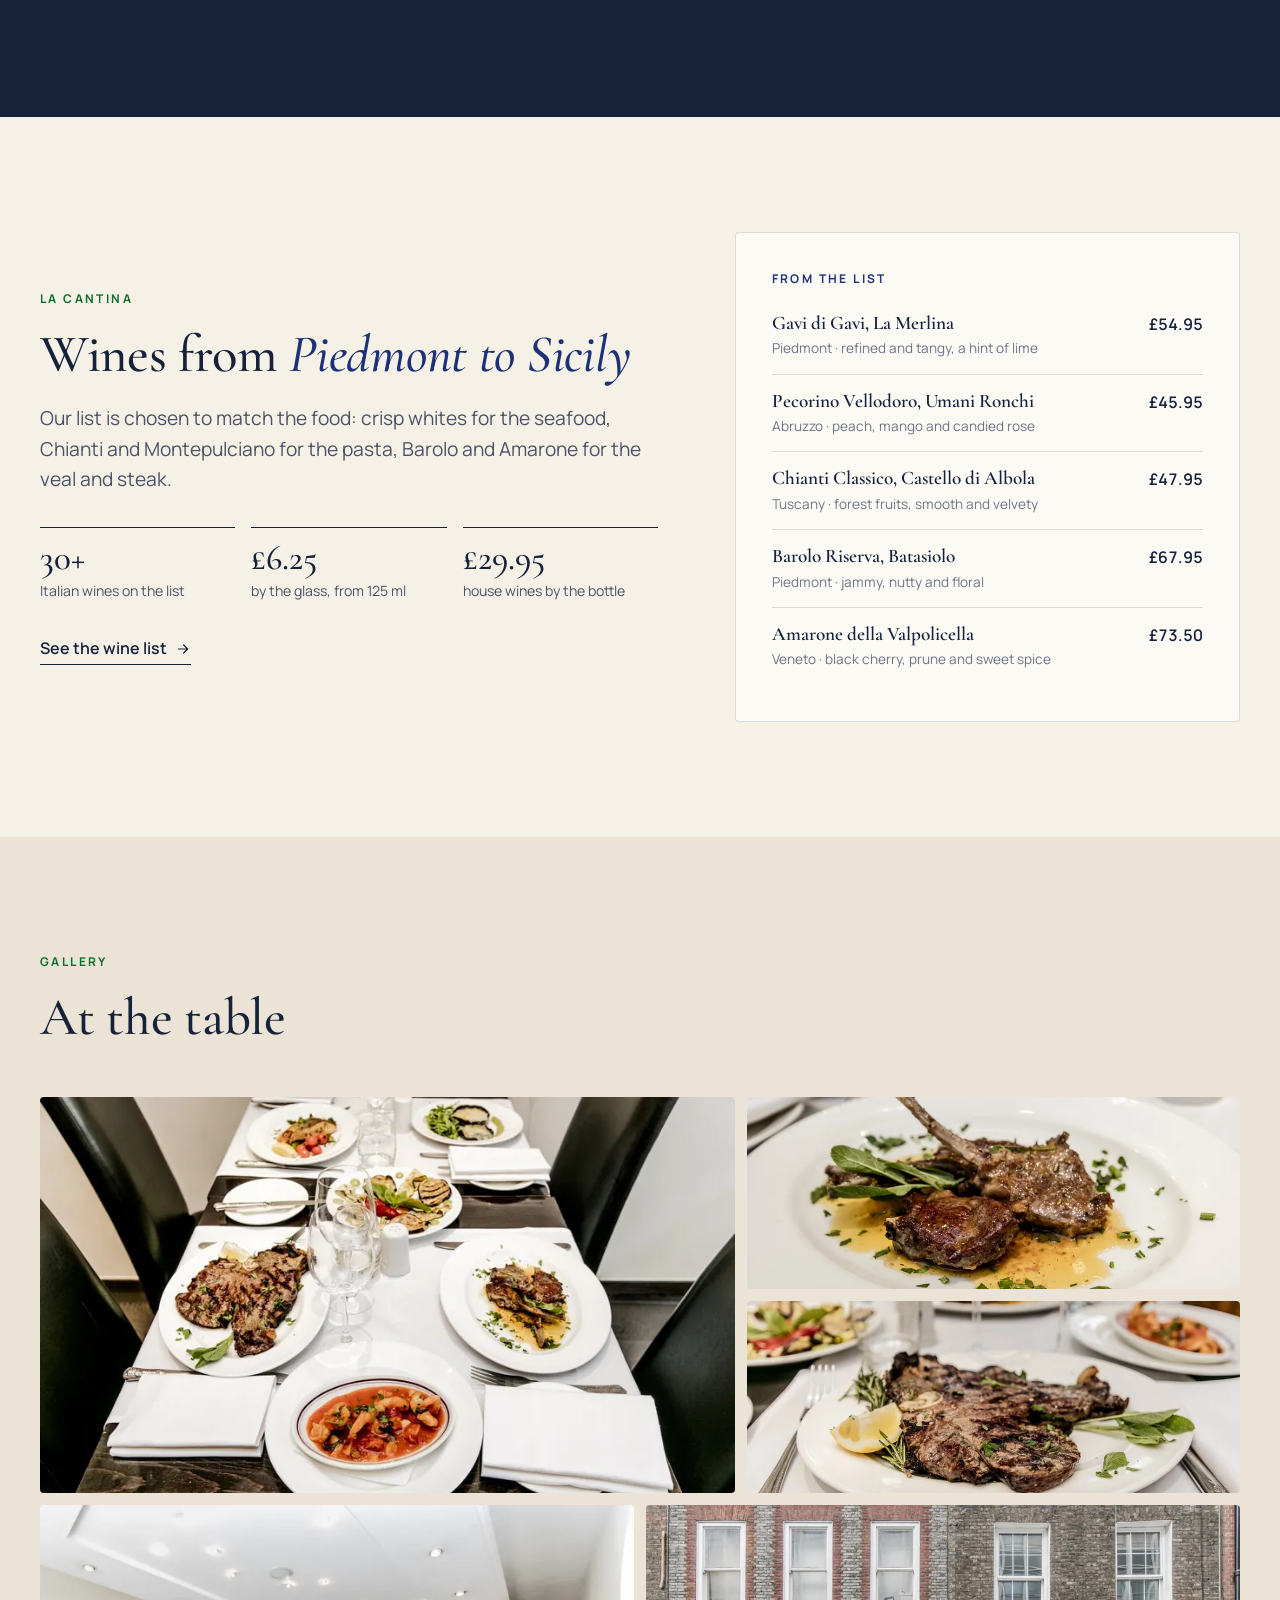
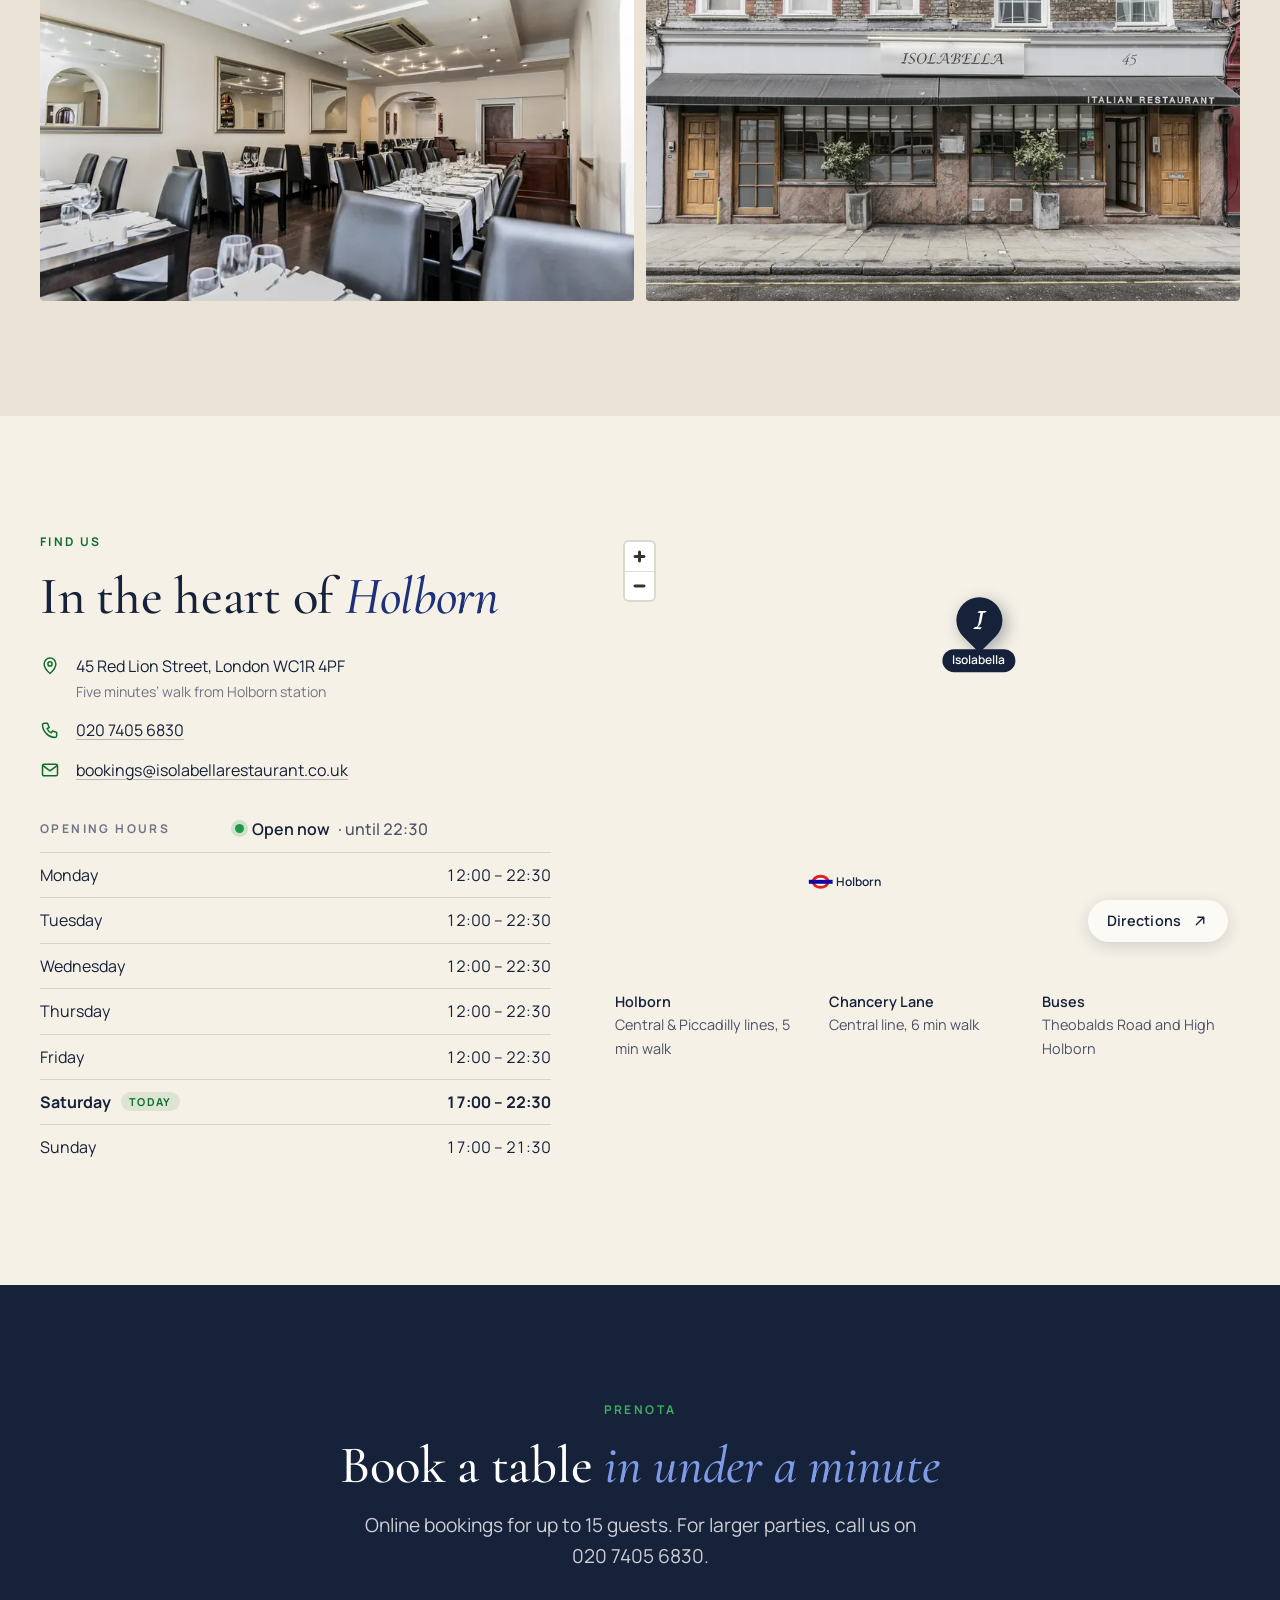
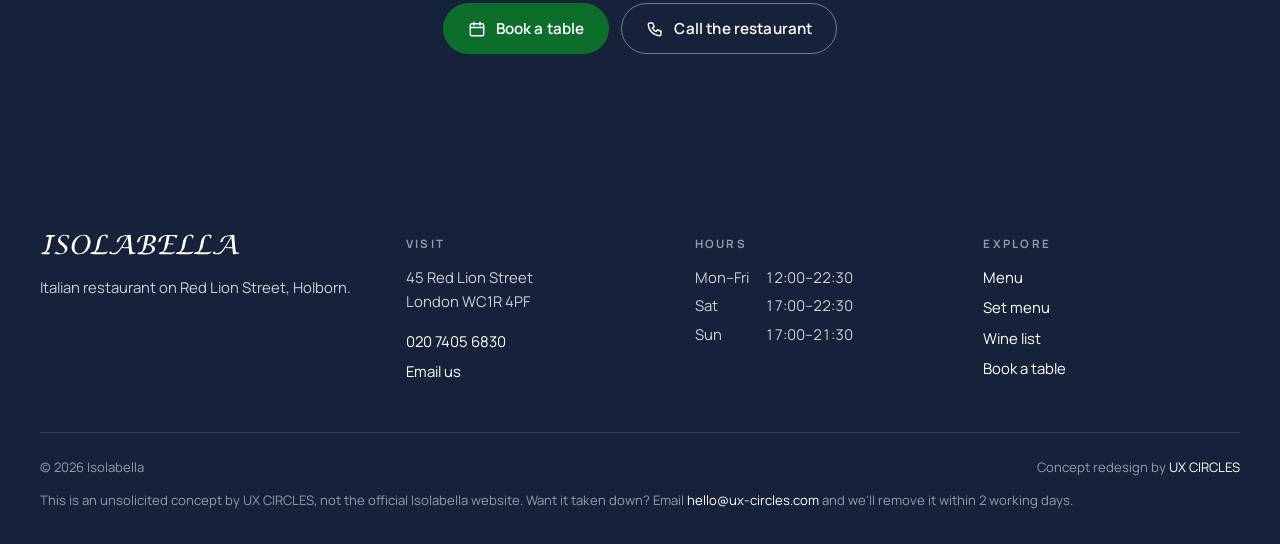
==== commit 4b53d478: "Footer: offer to take the concept down within 2 working days Every page now says this is an unsolici" ====
--- a/index.html
+++ b/index.html
@@ -362,6 +362,7 @@
       <div class="footer-base">
         <p>© <span data-year>2026</span> Isolabella</p>
         <p>Concept redesign by <a href="https://ux-circles.com/web" target="_blank" rel="noopener">UX CIRCLES</a></p>
+        <p data-takedown style="flex-basis: 100%; margin: 0;">This is an unsolicited concept by UX CIRCLES, not the official Isolabella website. Want it taken down? Email <a href="mailto:hello@ux-circles.com">hello@ux-circles.com</a> and we'll remove it within 2 working days.</p>
       </div>
     </div>
   </footer>
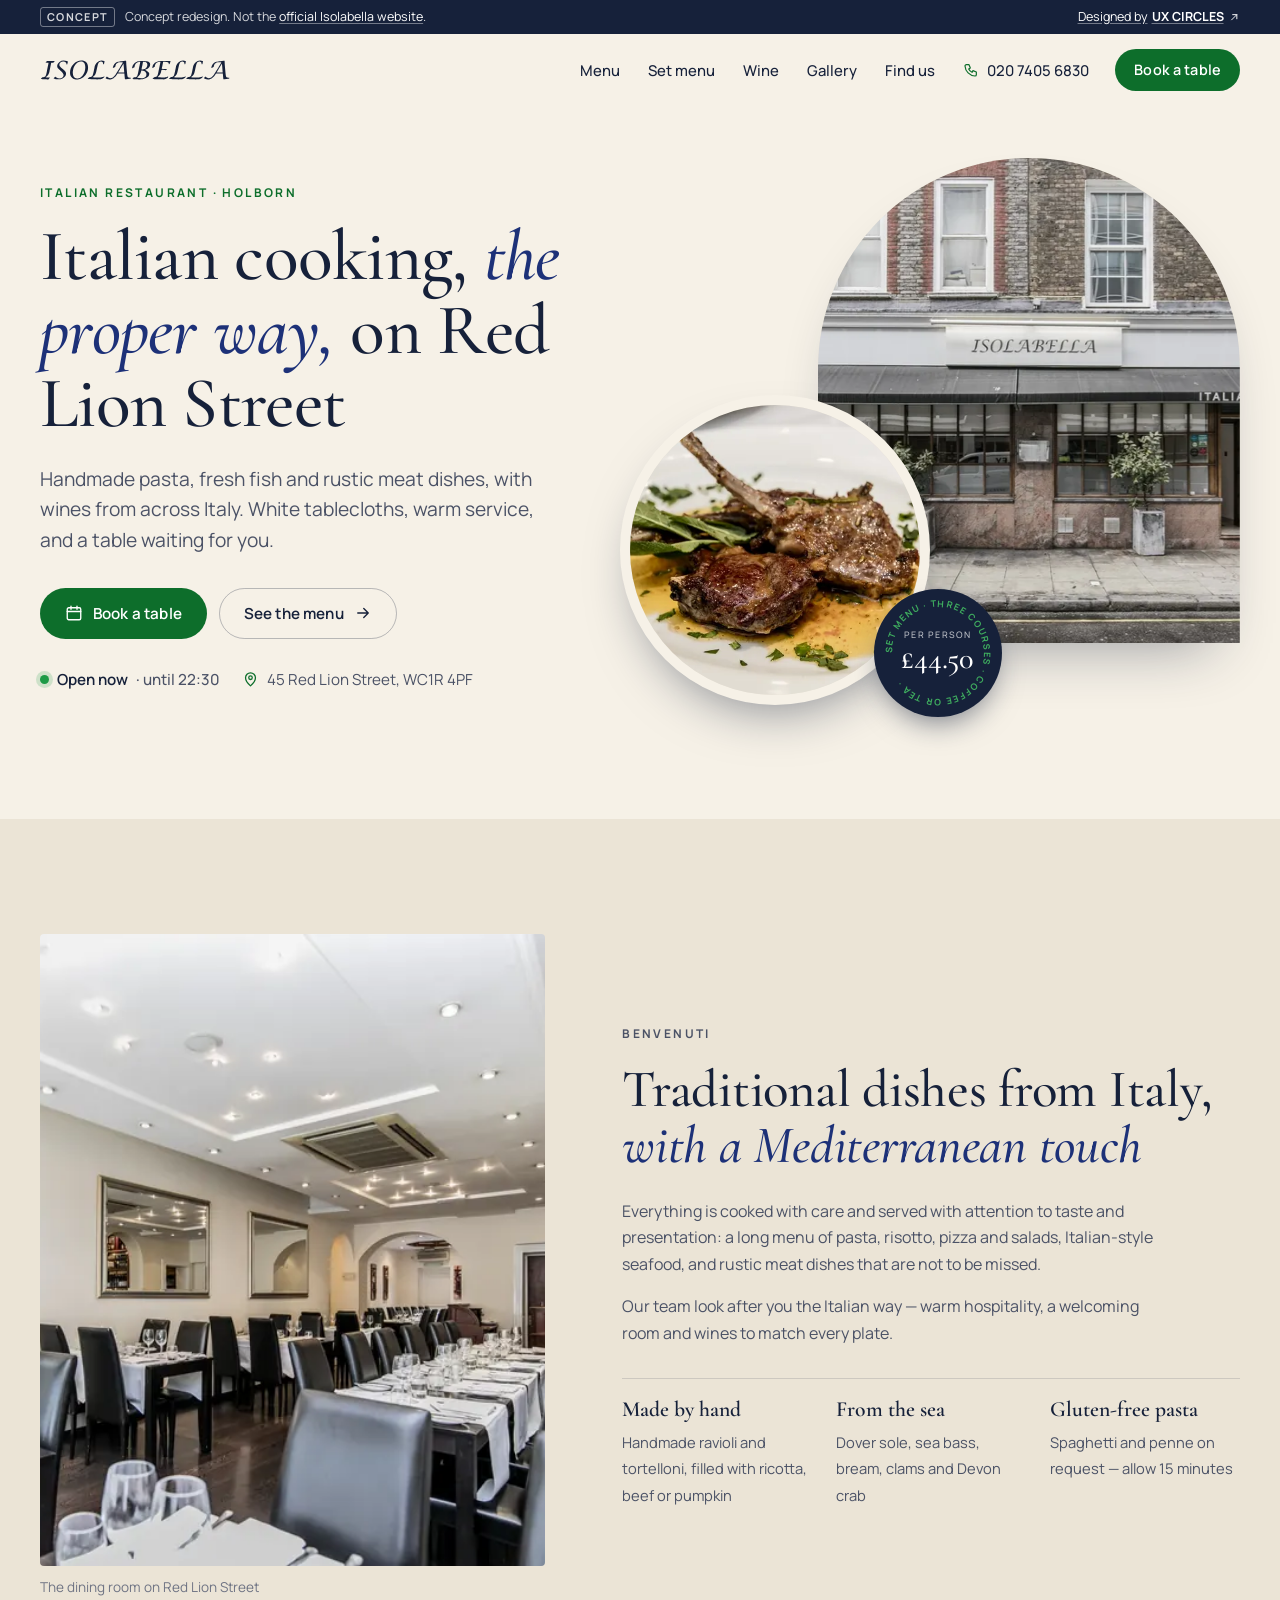
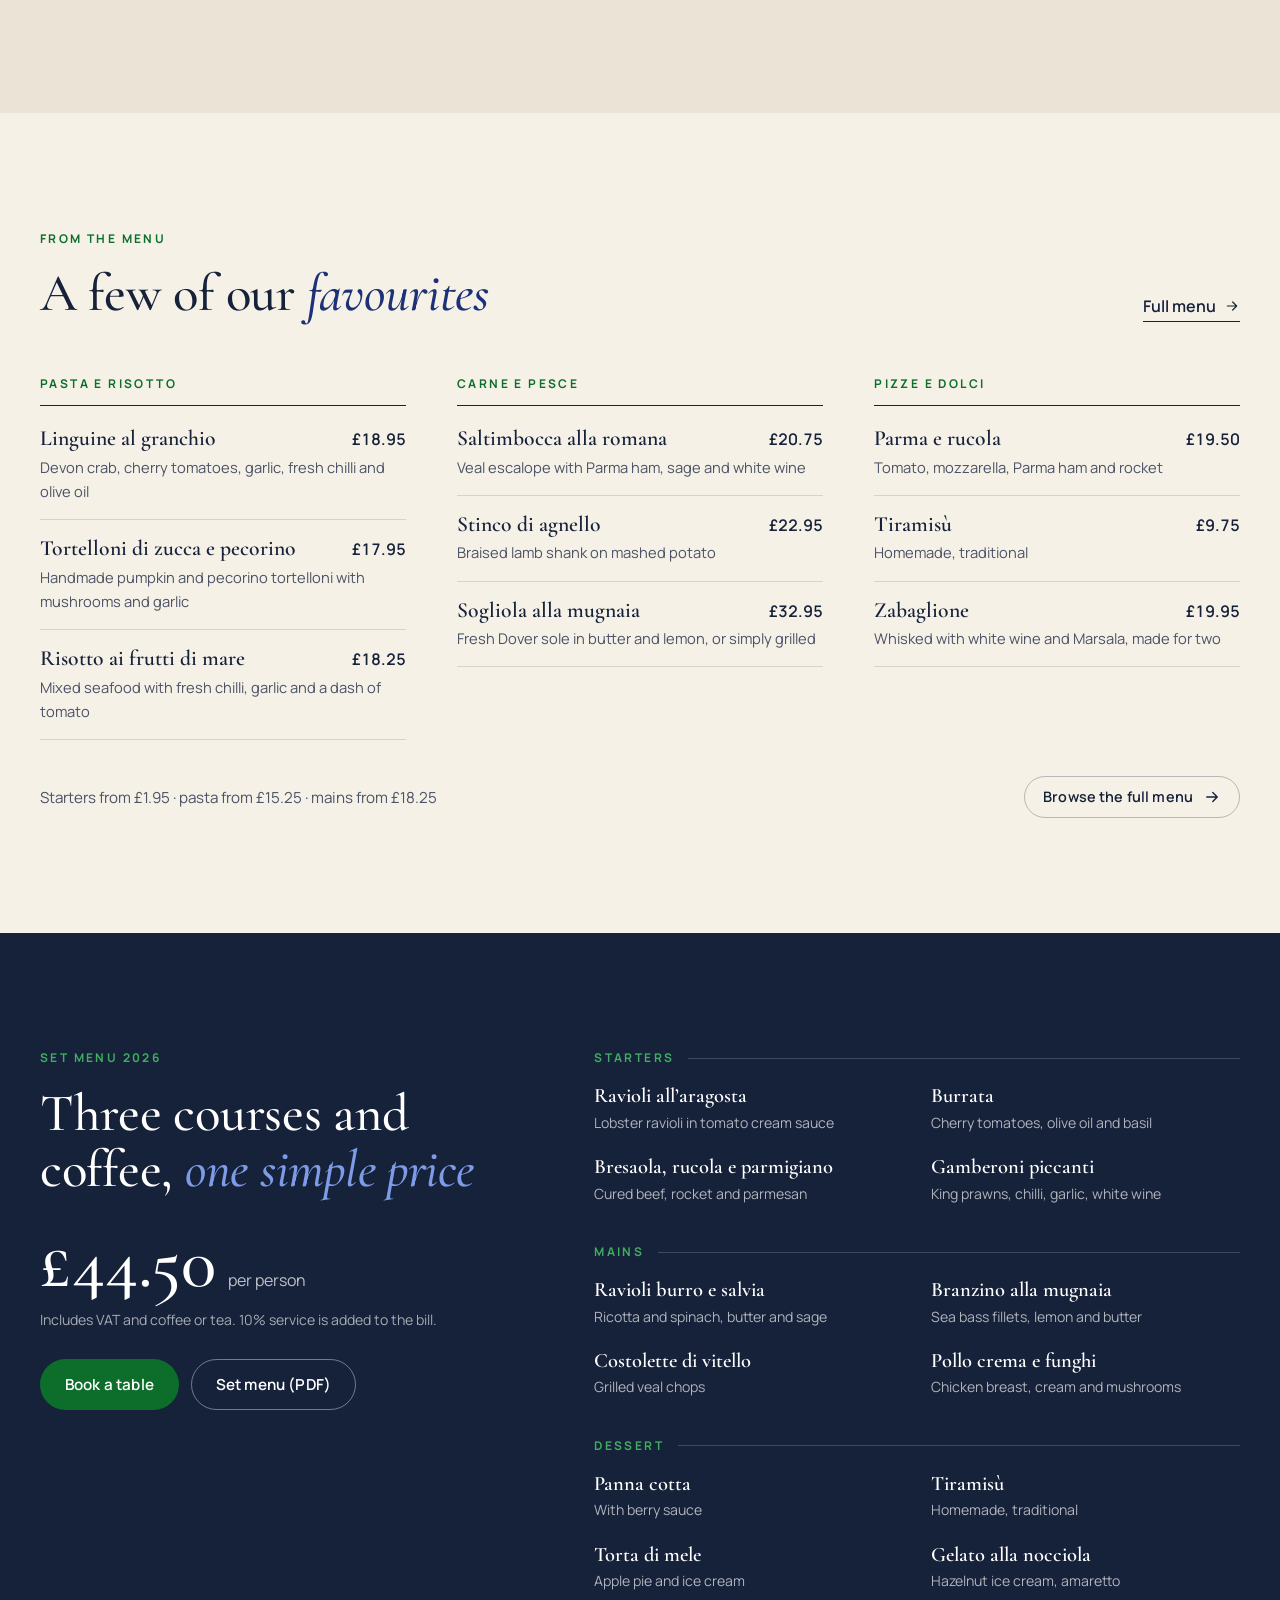
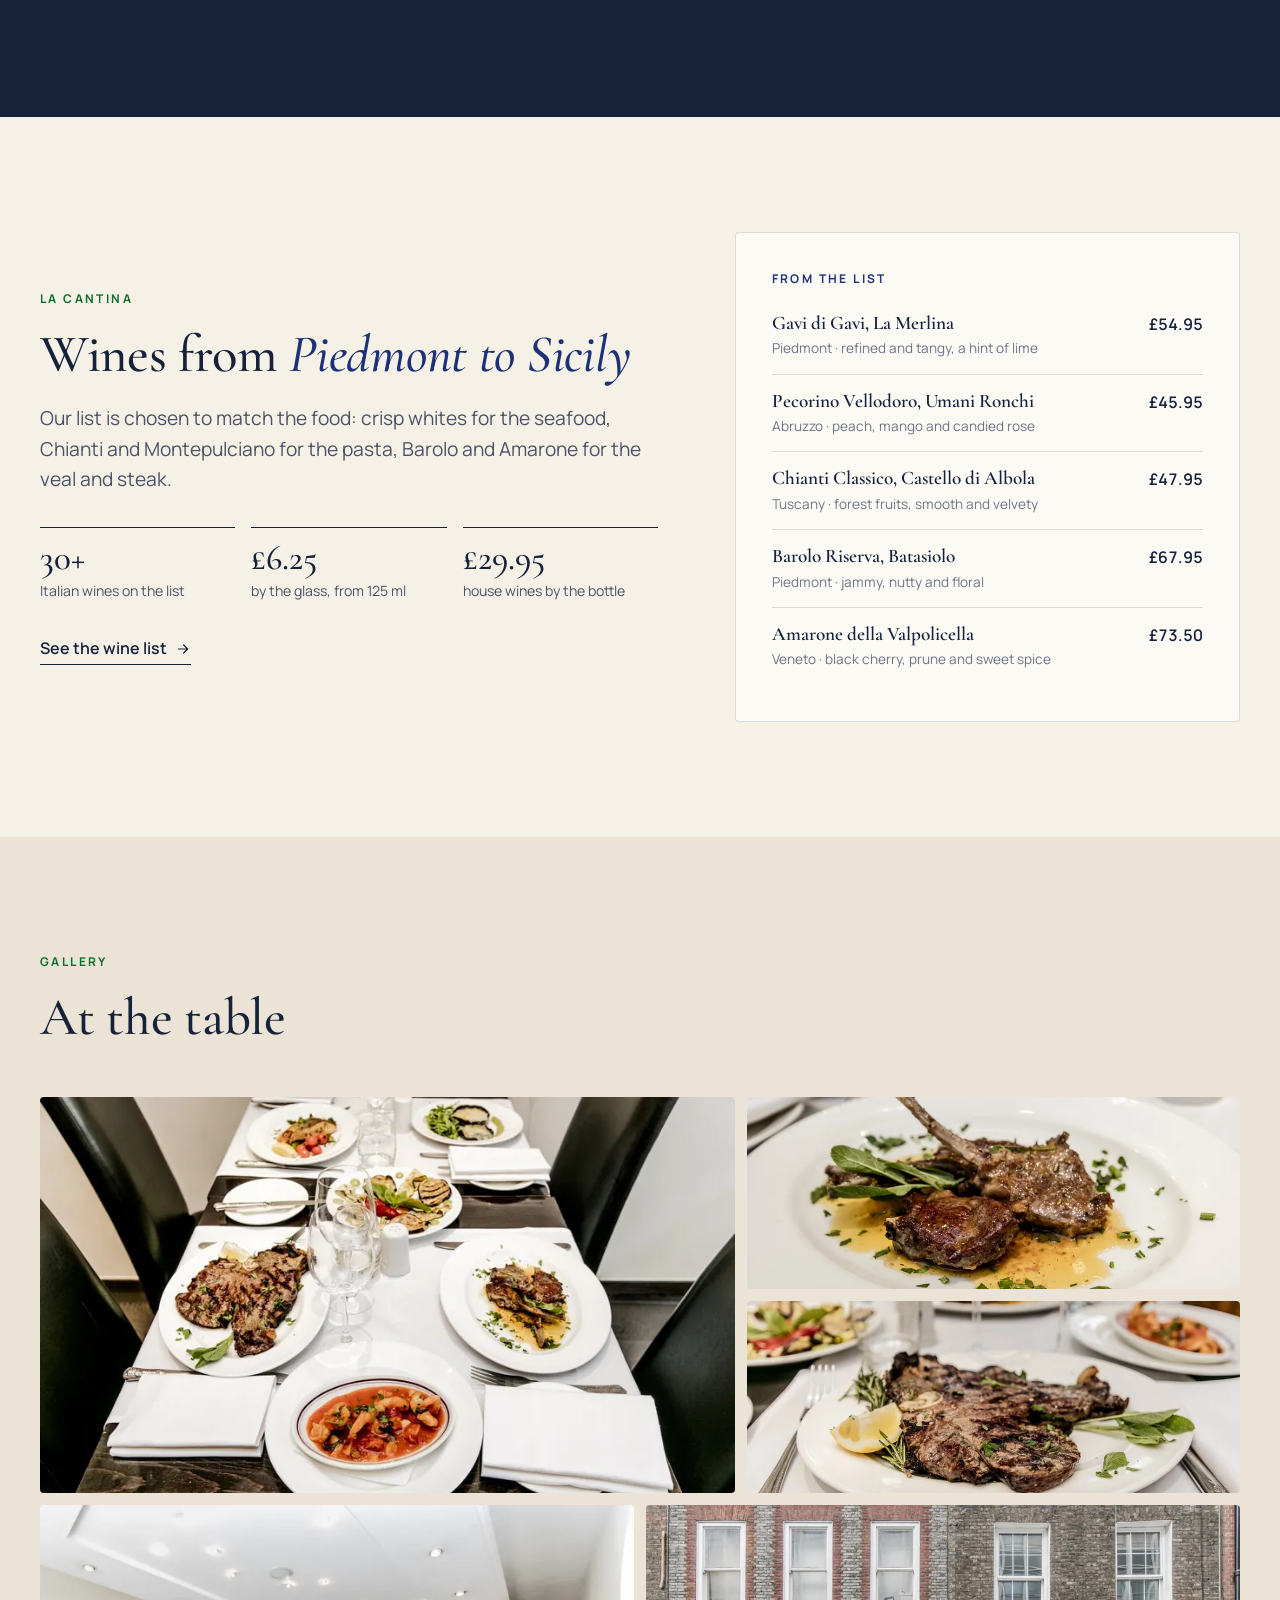
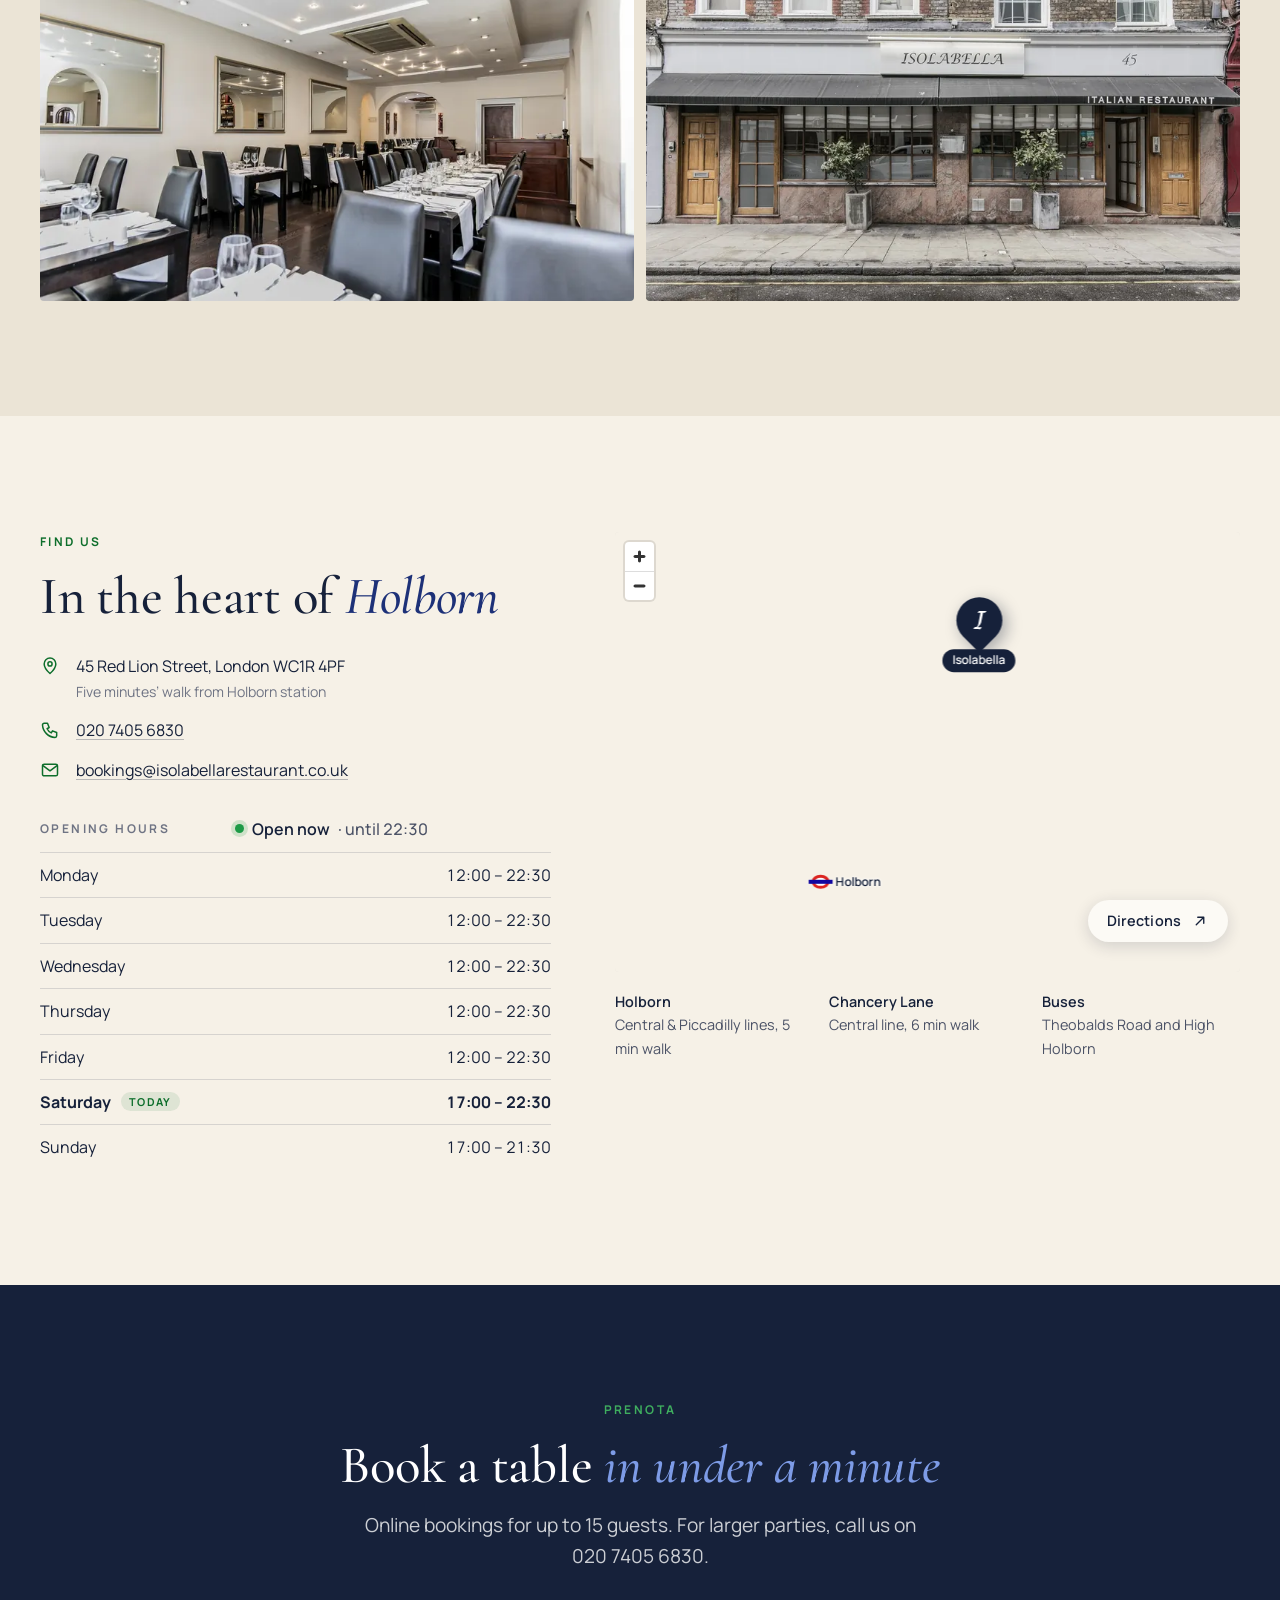
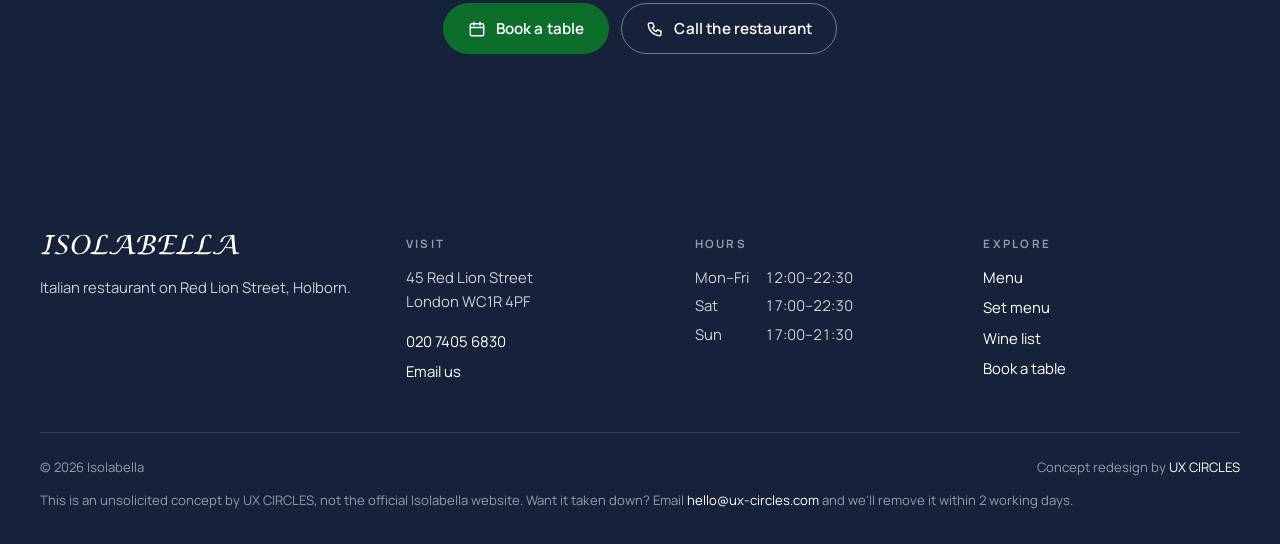
==== commit 042d941e: "Point the UX CIRCLES credit to the restaurants page Co-Authored-By: Claude Opus 5.5 <noreply@anthrop" ====
--- a/index.html
+++ b/index.html
@@ -73,7 +73,7 @@
     <div class="concept-bar" role="note">
       <div class="wrap concept-inner">
         <p><span class="concept-tag">Concept</span><span class="concept-long">Concept redesign. Not the <a href="http://www.isolabellarestaurant.co.uk/" target="_blank" rel="noopener">official Isolabella website</a>.</span><span class="concept-short">Concept redesign</span></p>
-        <a href="https://ux-circles.com/web" target="_blank" rel="noopener">Designed by <strong>UX CIRCLES</strong> <svg class="icon" aria-hidden="true"><use href="#i-ext"/></svg></a>
+        <a href="https://ux-circles.com/restaurants" target="_blank" rel="noopener">Designed by <strong>UX CIRCLES</strong> <svg class="icon" aria-hidden="true"><use href="#i-ext"/></svg></a>
       </div>
     </div>
     <div class="header-bar">
@@ -361,7 +361,7 @@
       </div>
       <div class="footer-base">
         <p>© <span data-year>2026</span> Isolabella</p>
-        <p>Concept redesign by <a href="https://ux-circles.com/web" target="_blank" rel="noopener">UX CIRCLES</a></p>
+        <p>Concept redesign by <a href="https://ux-circles.com/restaurants" target="_blank" rel="noopener">UX CIRCLES</a></p>
         <p data-takedown style="flex-basis: 100%; margin: 0;">This is an unsolicited concept by UX CIRCLES, not the official Isolabella website. Want it taken down? Email <a href="mailto:hello@ux-circles.com">hello@ux-circles.com</a> and we'll remove it within 2 working days.</p>
       </div>
     </div>
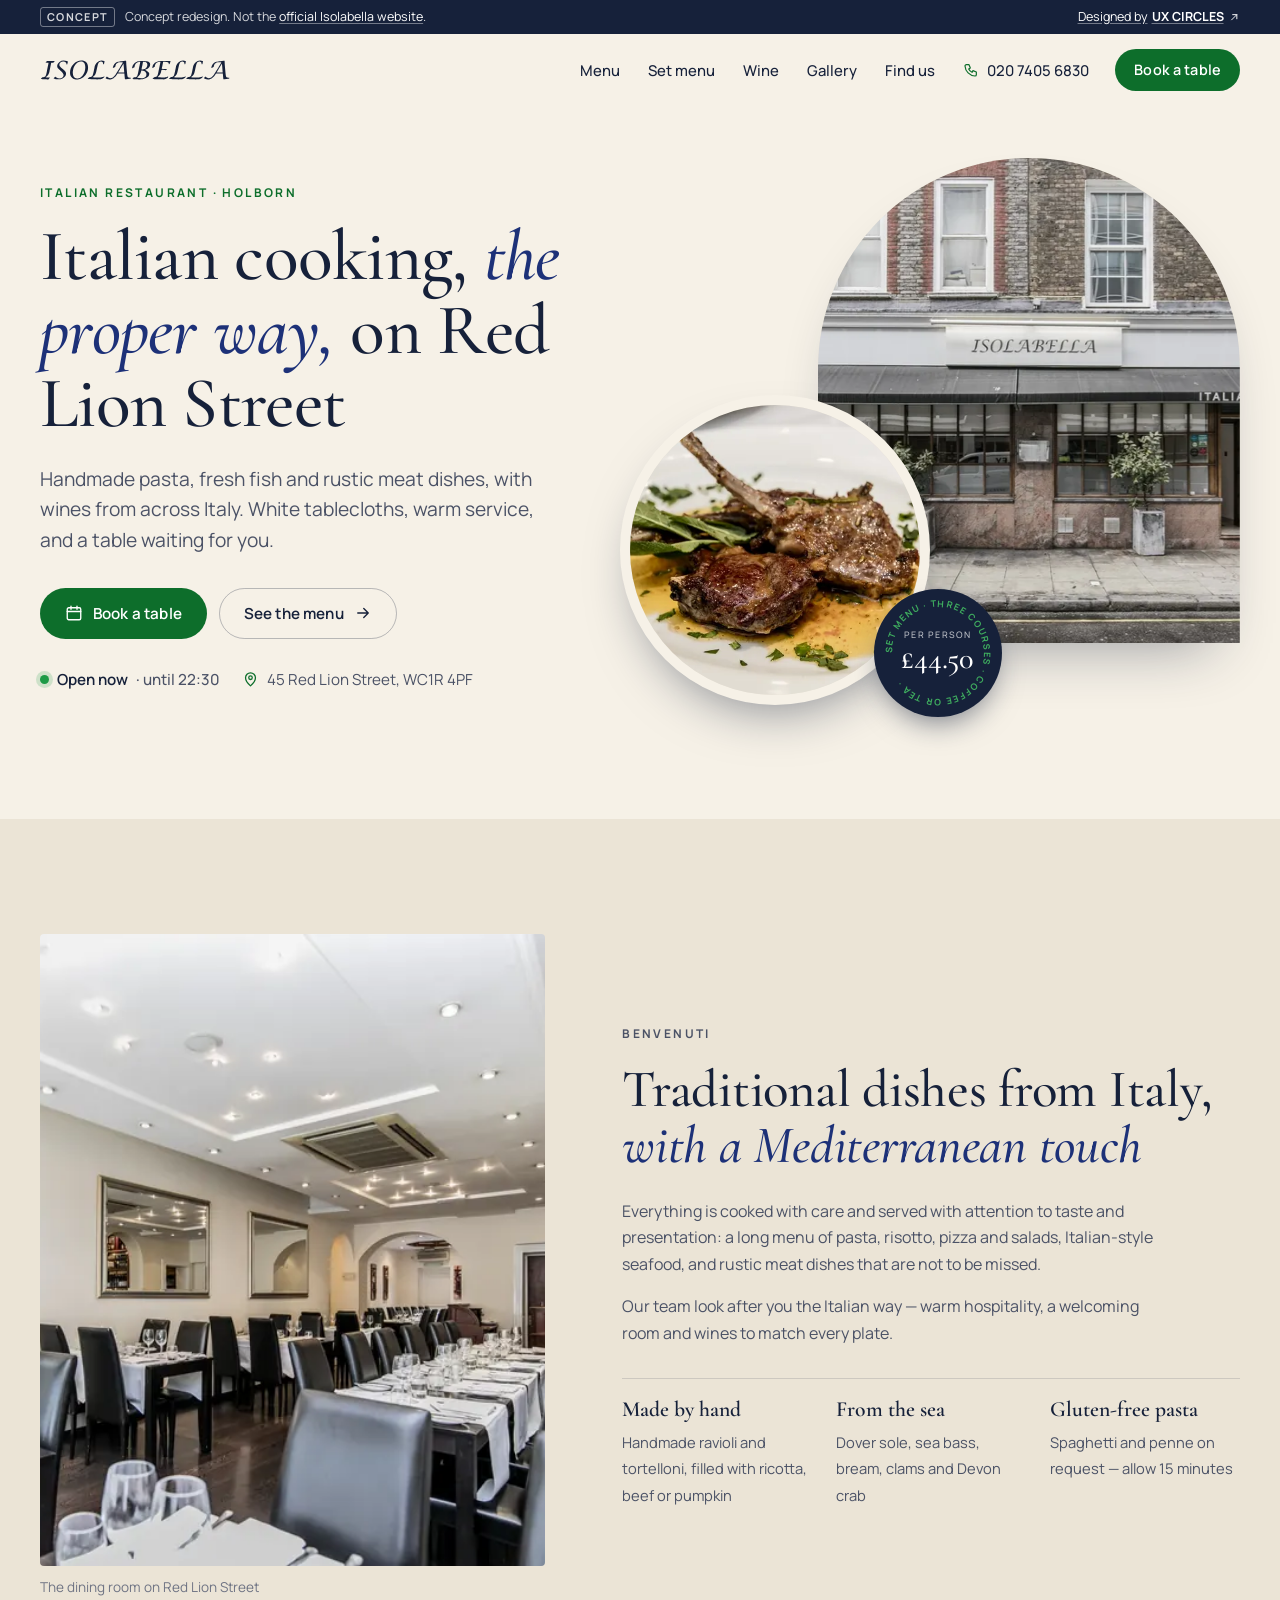
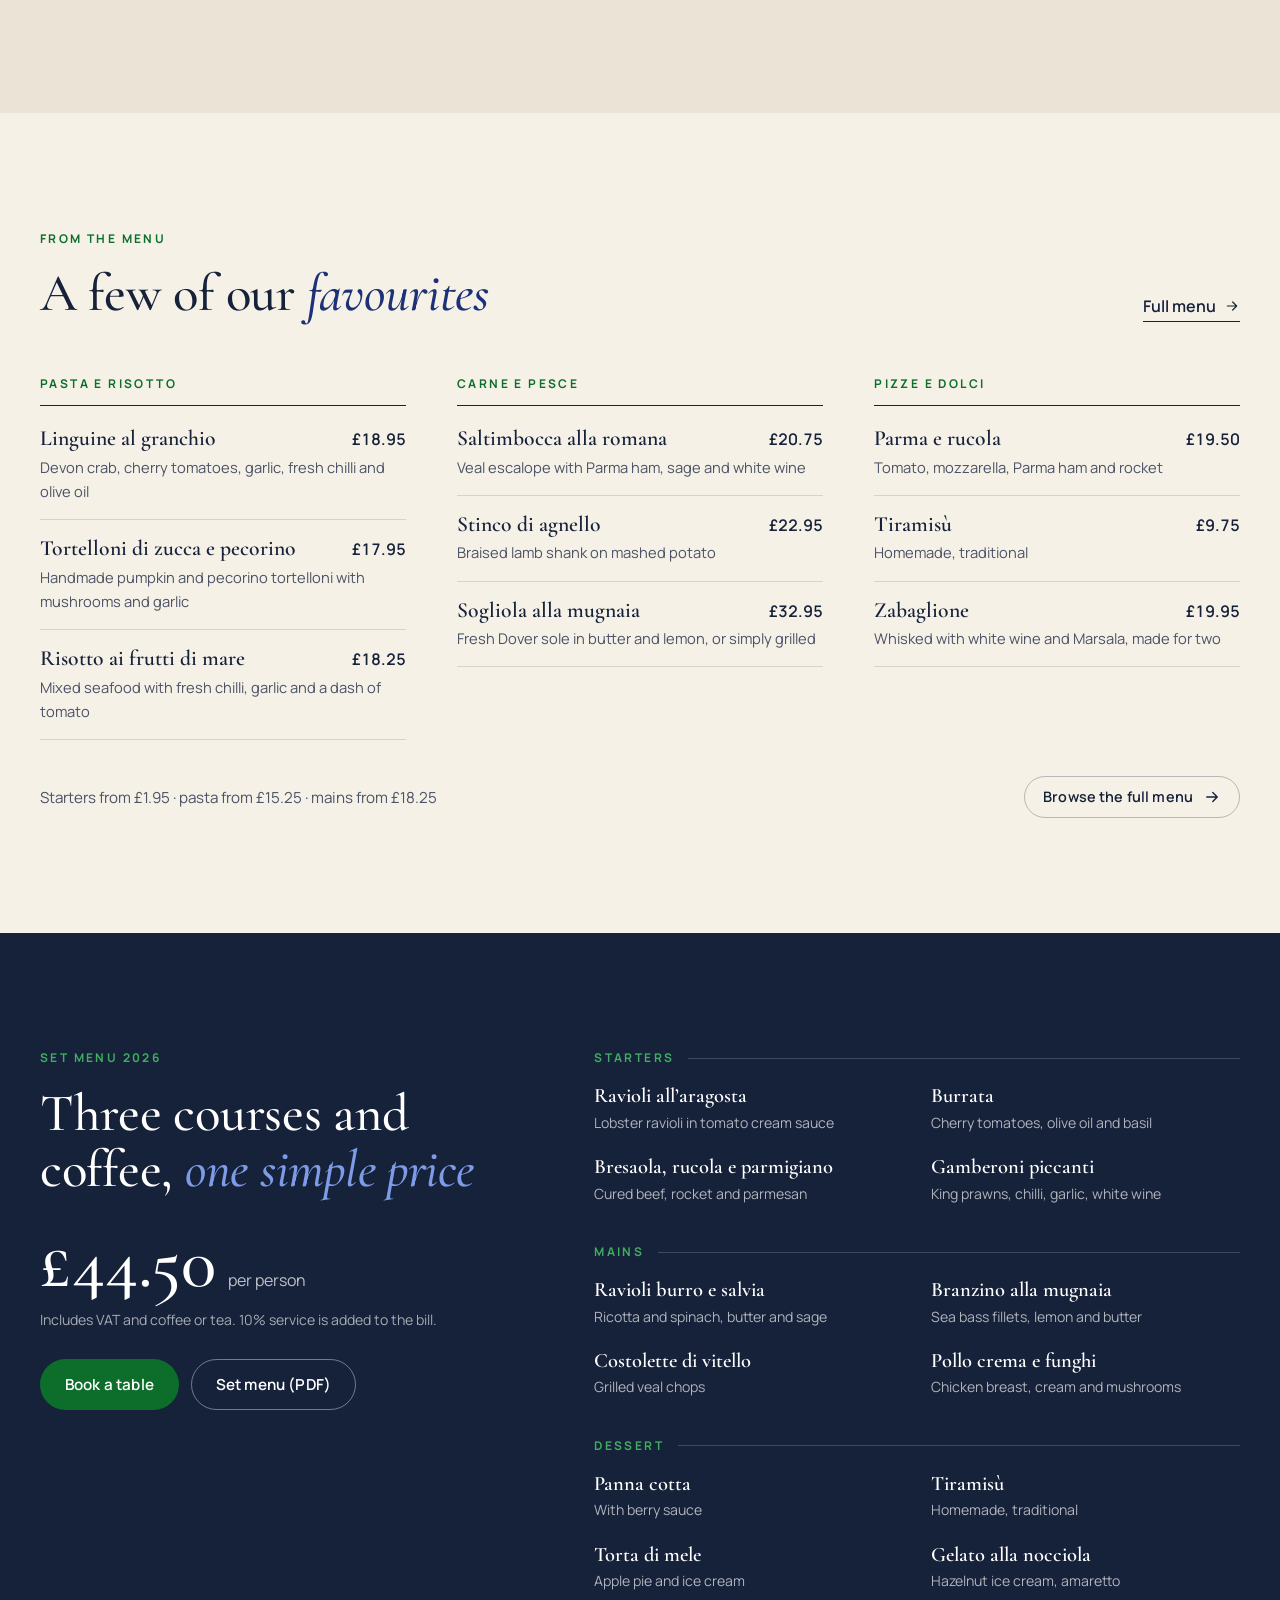
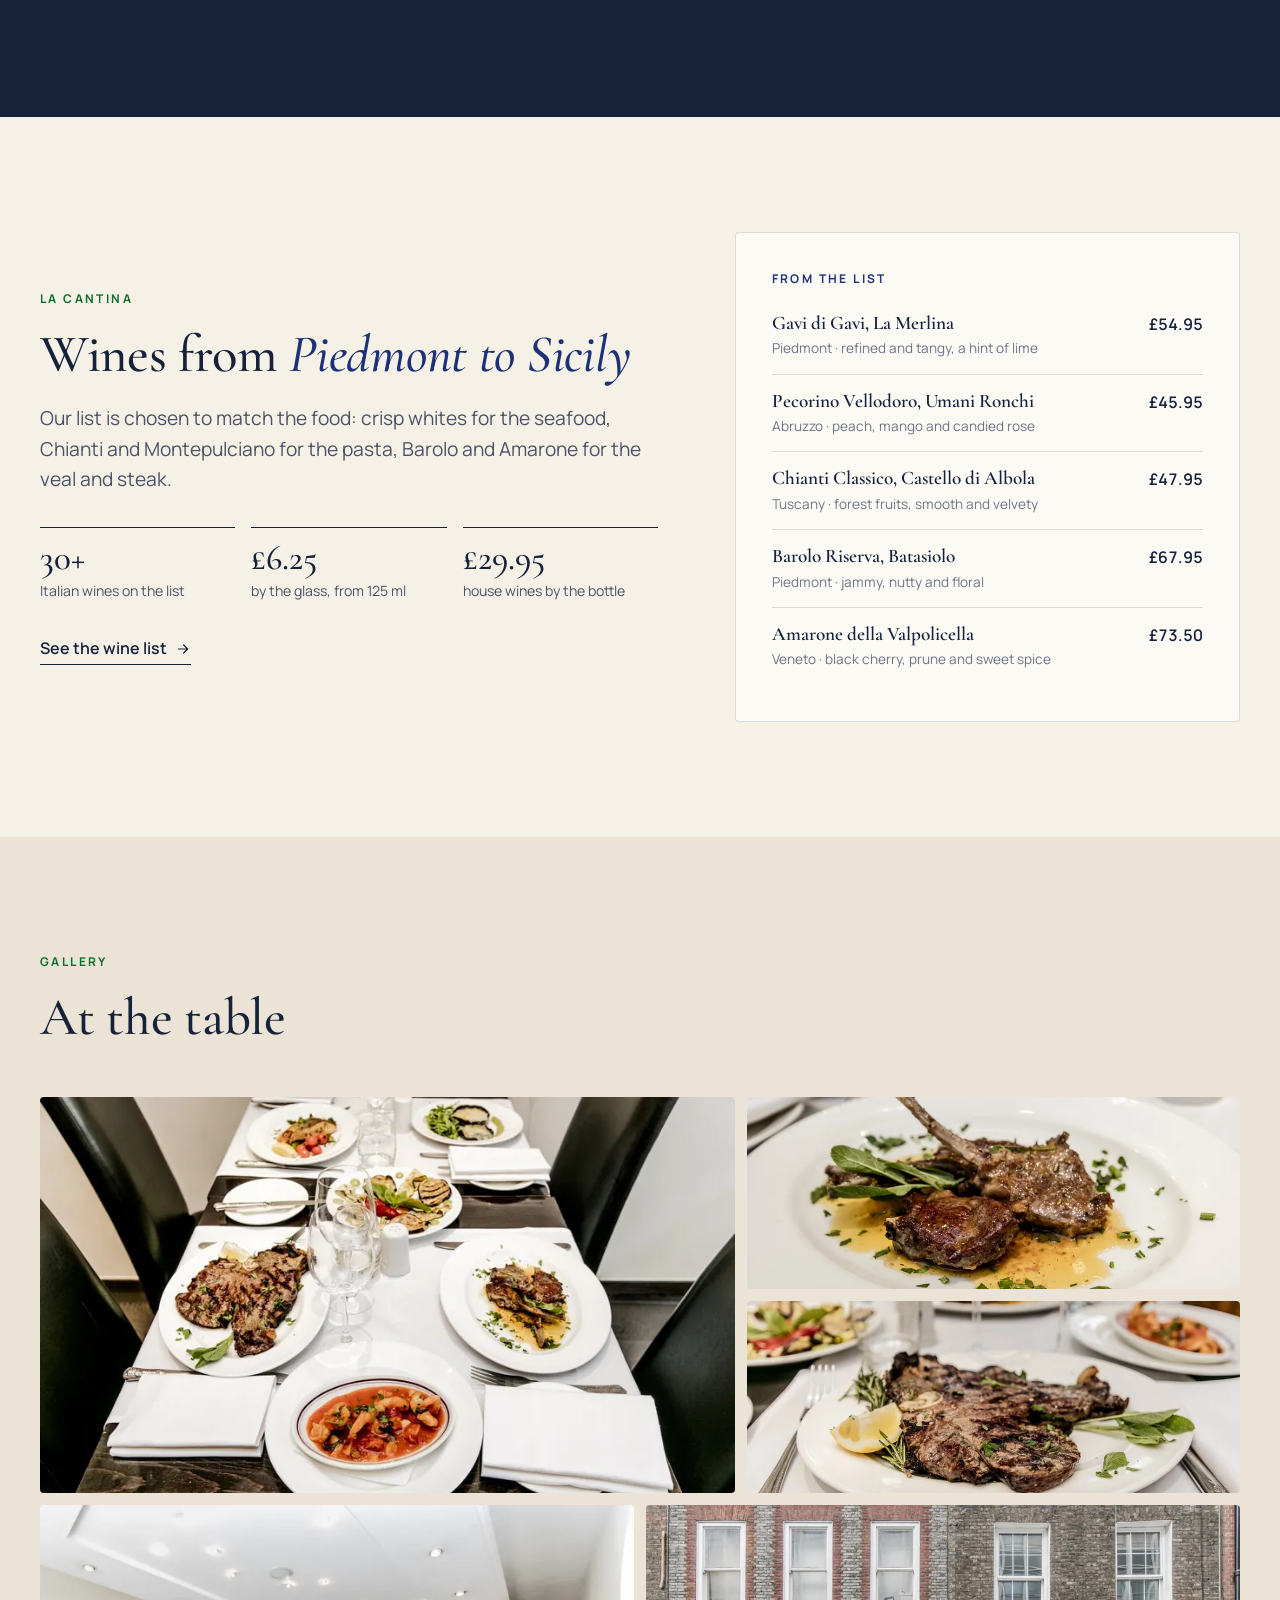
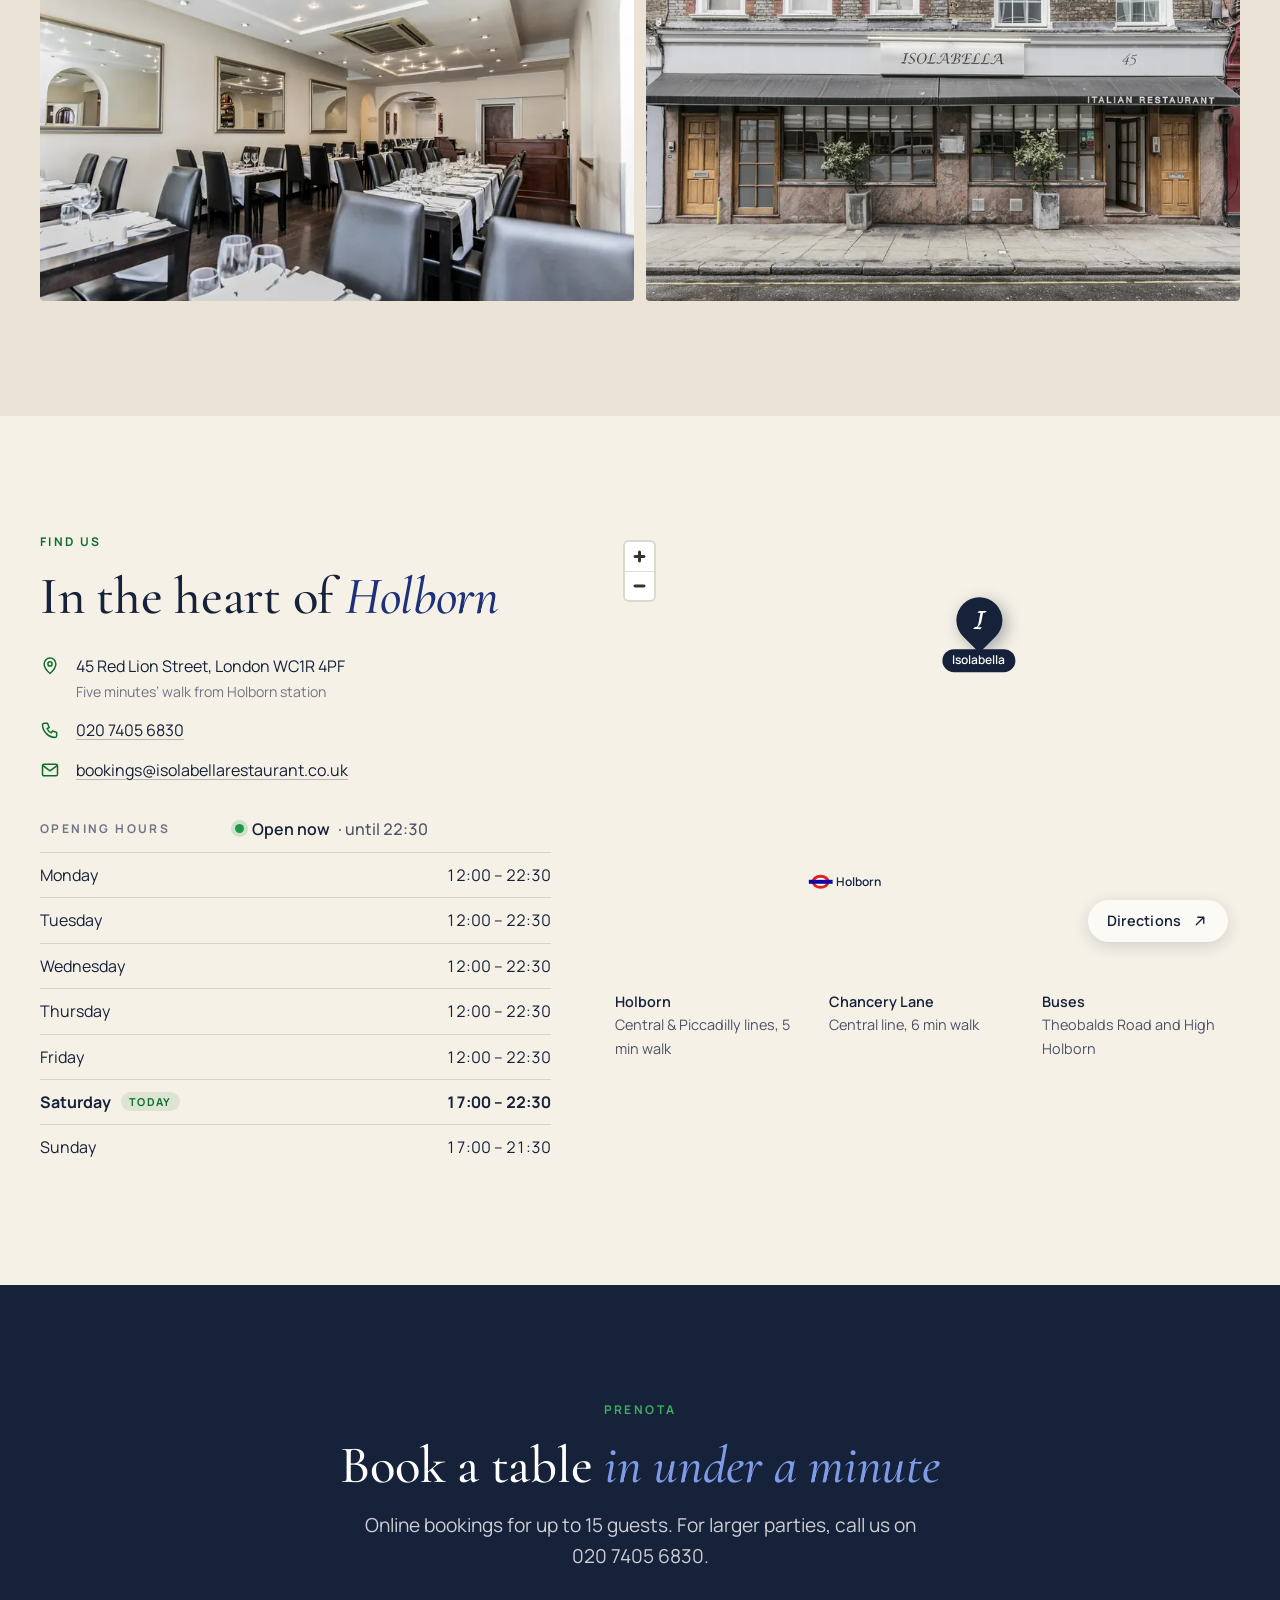
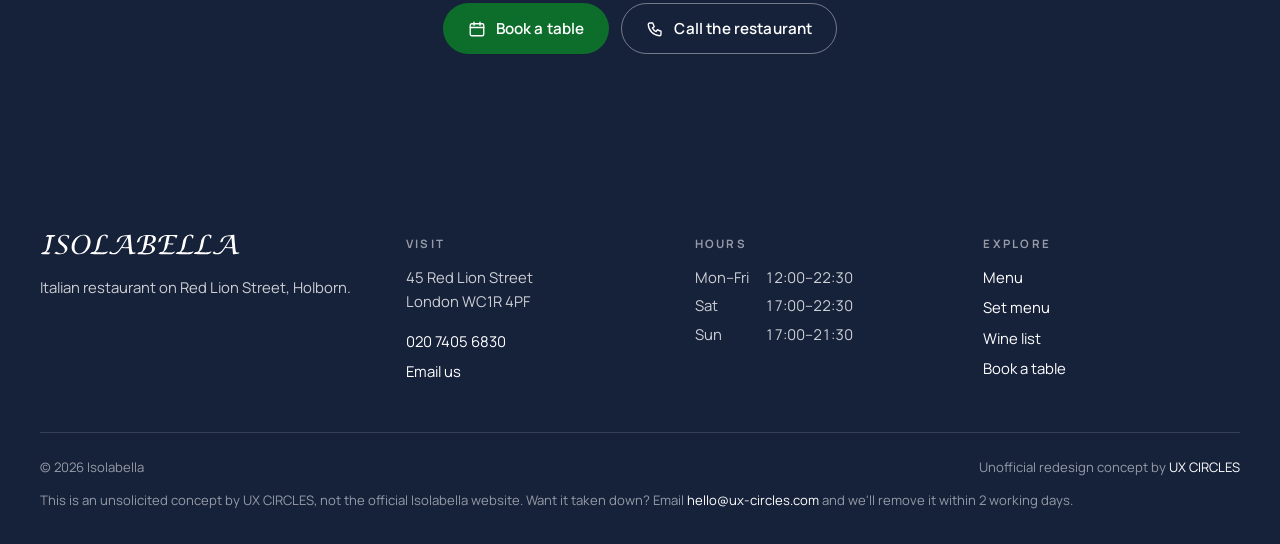
==== commit cfc87b07: "Standardise the UX CIRCLES concept credit Concept bar reads "Designed by UX CIRCLES" (設計：/设计：UX CIRC" ====
--- a/index.html
+++ b/index.html
@@ -361,7 +361,7 @@
       </div>
       <div class="footer-base">
         <p>© <span data-year>2026</span> Isolabella</p>
-        <p>Concept redesign by <a href="https://ux-circles.com/restaurants" target="_blank" rel="noopener">UX CIRCLES</a></p>
+        <p>Unofficial redesign concept by <a href="https://ux-circles.com/restaurants" target="_blank" rel="noopener">UX CIRCLES</a></p>
         <p data-takedown style="flex-basis: 100%; margin: 0;">This is an unsolicited concept by UX CIRCLES, not the official Isolabella website. Want it taken down? Email <a href="mailto:hello@ux-circles.com">hello@ux-circles.com</a> and we'll remove it within 2 working days.</p>
       </div>
     </div>
